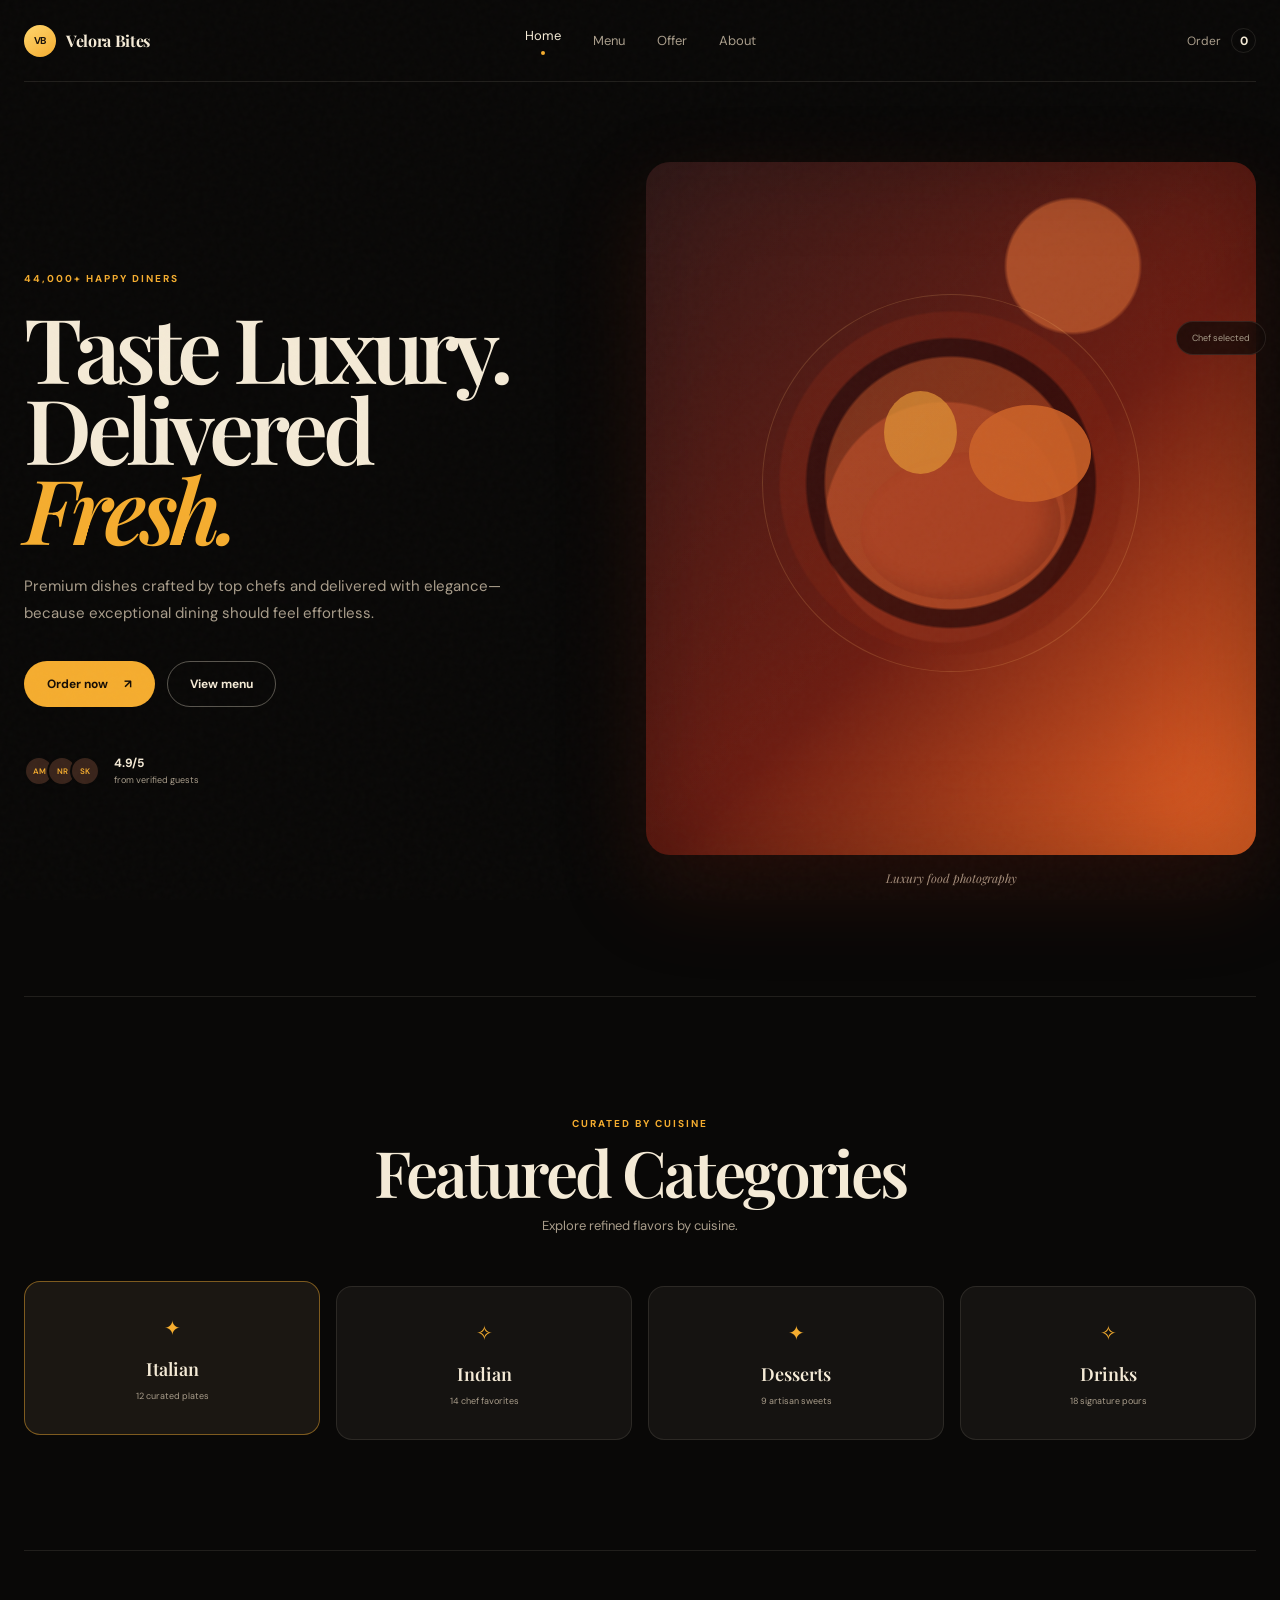
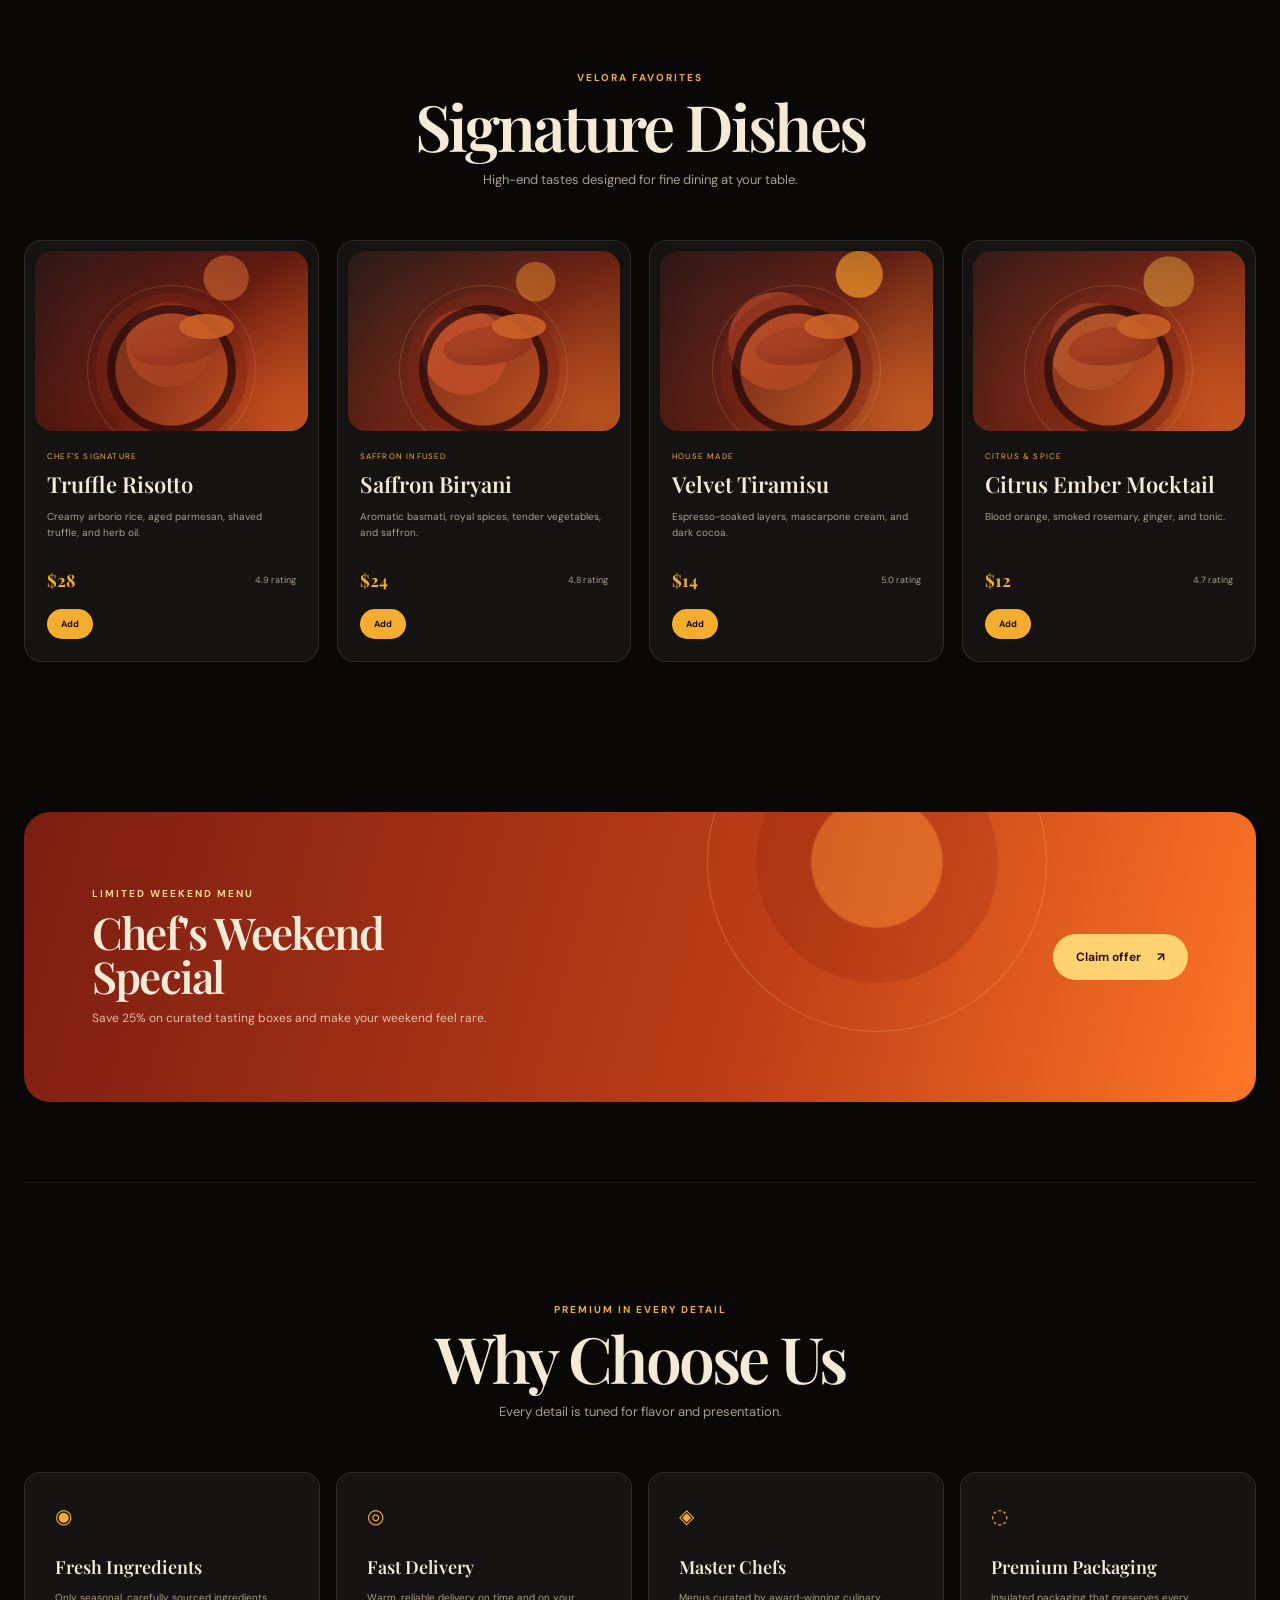
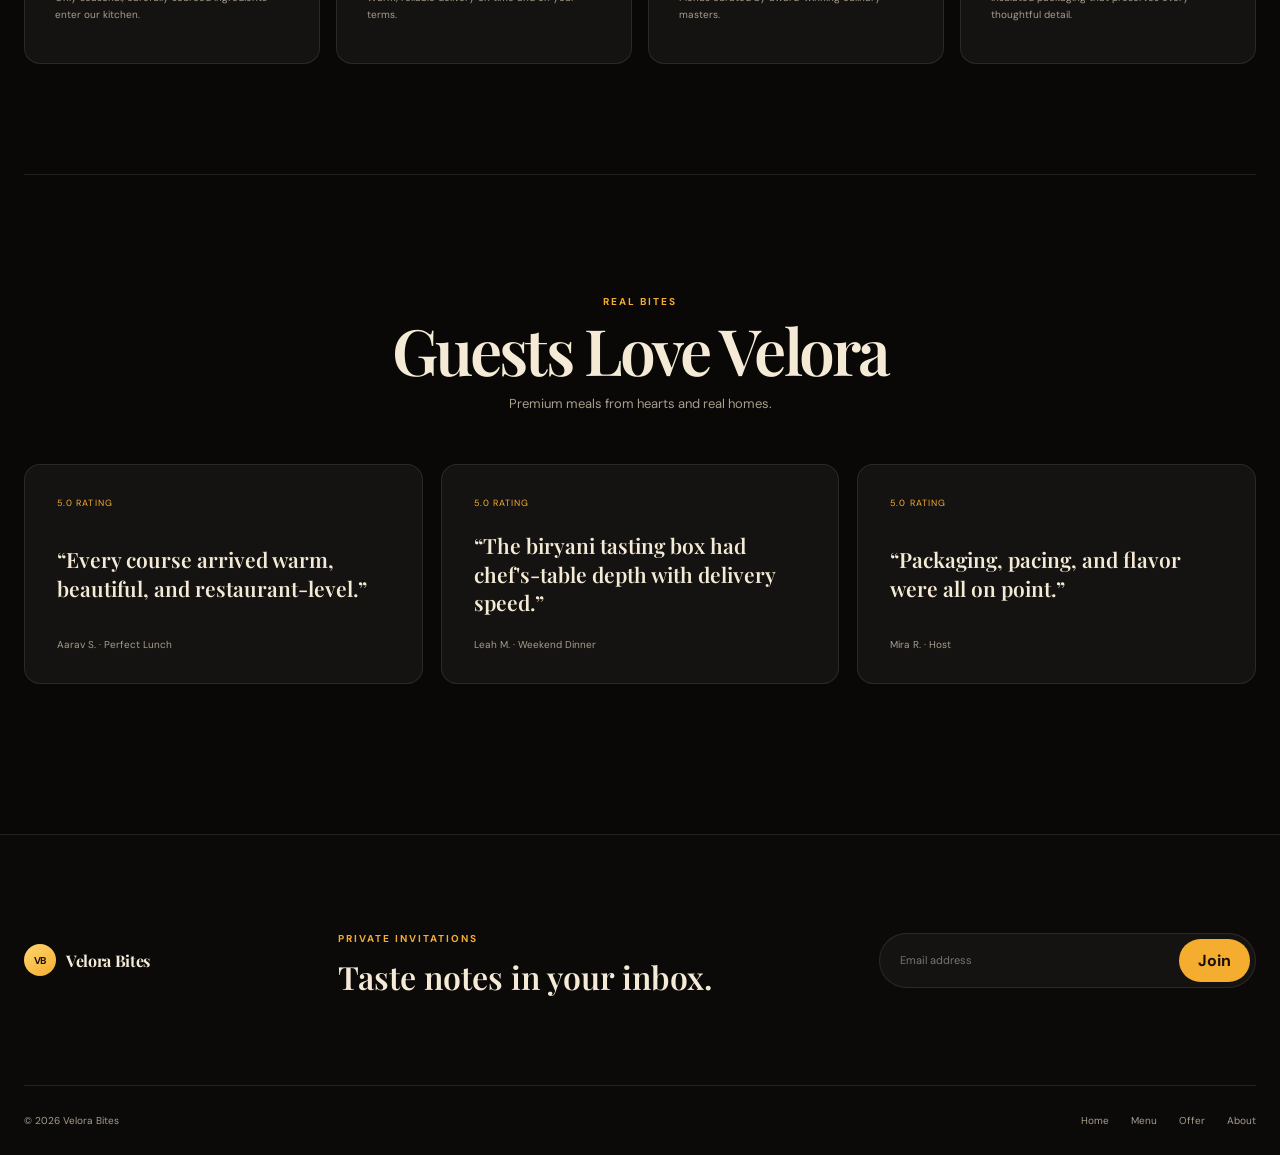
==== index.html @ 54249bca "Build responsive Velora Bites landing page" ====
<!doctype html>
<html lang="en">
<head>
  <meta charset="UTF-8">
  <meta name="viewport" content="width=device-width, initial-scale=1.0">
  <meta name="description" content="Velora Bites delivers chef-crafted luxury dining experiences, fresh ingredients, and signature dishes to your door.">
  <meta name="theme-color" content="#090807">
  <title>Velora Bites — Taste Luxury, Delivered Fresh</title>
  <link rel="preconnect" href="https://fonts.googleapis.com">
  <link rel="preconnect" href="https://fonts.gstatic.com" crossorigin>
  <link href="https://fonts.googleapis.com/css2?family=DM+Sans:wght@400;500;600;700&family=Playfair+Display:ital,wght@0,600;0,700;1,600&display=swap" rel="stylesheet">
  <link rel="stylesheet" href="styles.css">
  <script src="script.js" defer></script>
</head>
<body>
  <div class="grain" aria-hidden="true"></div>

  <header class="site-header" id="top">
    <a class="brand" href="#top" aria-label="Velora Bites home">
      <span class="brand-mark">VB</span>
      <span>Velora Bites</span>
    </a>

    <button class="menu-toggle" type="button" aria-label="Open navigation" aria-expanded="false" aria-controls="main-nav">
      <span></span><span></span>
    </button>

    <nav class="main-nav" id="main-nav" aria-label="Primary navigation">
      <a class="active" href="#top">Home</a>
      <a href="#menu">Menu</a>
      <a href="#offer">Offer</a>
      <a href="#about">About</a>
    </nav>

    <a class="mini-cart" href="#menu" aria-label="View order, currently zero items">
      <span>Order</span><strong id="cart-count">0</strong>
    </a>
  </header>

  <main>
    <section class="hero section-shell">
      <div class="hero-copy" data-reveal>
        <p class="eyebrow">44,000+ happy diners</p>
        <h1>Taste Luxury.<br>Delivered <em>Fresh.</em></h1>
        <p class="hero-intro">Premium dishes crafted by top chefs and delivered with elegance—because exceptional dining should feel effortless.</p>
        <div class="button-row">
          <a class="button button-primary" href="#menu">Order now <span>↗</span></a>
          <a class="button button-ghost" href="#menu">View menu</a>
        </div>
        <div class="hero-proof" aria-label="Customer rating">
          <div class="avatar-stack" aria-hidden="true"><i>AM</i><i>NR</i><i>SK</i></div>
          <div><strong>4.9/5</strong><span>from verified guests</span></div>
        </div>
      </div>

      <div class="hero-visual" data-reveal>
        <div class="dish-art dish-art-large" aria-label="Luxury food presentation illustration">
          <span class="plate"></span><span class="food food-one"></span><span class="food food-two"></span><span class="food food-three"></span>
        </div>
        <p>Luxury food photography</p>
        <span class="visual-tag">Chef selected</span>
      </div>
    </section>

    <section class="categories section-shell" id="menu">
      <header class="section-heading" data-reveal>
        <p class="kicker">Curated by cuisine</p>
        <h2>Featured Categories</h2>
        <p>Explore refined flavors by cuisine.</p>
      </header>

      <div class="category-grid" role="list" data-reveal>
        <button class="category-card active" type="button" data-filter="all">
          <span class="category-icon">✦</span><strong>Italian</strong><small>12 curated plates</small>
        </button>
        <button class="category-card" type="button" data-filter="indian">
          <span class="category-icon">✧</span><strong>Indian</strong><small>14 chef favorites</small>
        </button>
        <button class="category-card" type="button" data-filter="dessert">
          <span class="category-icon">✦</span><strong>Desserts</strong><small>9 artisan sweets</small>
        </button>
        <button class="category-card" type="button" data-filter="drinks">
          <span class="category-icon">✧</span><strong>Drinks</strong><small>18 signature pours</small>
        </button>
      </div>
    </section>

    <section class="signature section-shell">
      <header class="section-heading" data-reveal>
        <p class="kicker">Velora favorites</p>
        <h2>Signature Dishes</h2>
        <p>High-end tastes designed for fine dining at your table.</p>
      </header>

      <div class="dish-grid" id="dish-grid">
        <article class="dish-card" data-category="all" data-reveal>
          <div class="dish-art"><span class="plate"></span><span class="food food-one"></span><span class="food food-two"></span></div>
          <div class="dish-content">
            <p class="dish-label">Chef's signature</p>
            <h3>Truffle Risotto</h3>
            <p>Creamy arborio rice, aged parmesan, shaved truffle, and herb oil.</p>
            <div class="dish-meta"><strong>$28</strong><span>4.9 rating</span></div>
            <button class="add-button" type="button" data-item="Truffle Risotto">Add</button>
          </div>
        </article>

        <article class="dish-card" data-category="indian" data-reveal>
          <div class="dish-art variant-two"><span class="plate"></span><span class="food food-one"></span><span class="food food-two"></span></div>
          <div class="dish-content">
            <p class="dish-label">Saffron infused</p>
            <h3>Saffron Biryani</h3>
            <p>Aromatic basmati, royal spices, tender vegetables, and saffron.</p>
            <div class="dish-meta"><strong>$24</strong><span>4.8 rating</span></div>
            <button class="add-button" type="button" data-item="Saffron Biryani">Add</button>
          </div>
        </article>

        <article class="dish-card" data-category="dessert" data-reveal>
          <div class="dish-art variant-three"><span class="plate"></span><span class="food food-one"></span><span class="food food-two"></span></div>
          <div class="dish-content">
            <p class="dish-label">House made</p>
            <h3>Velvet Tiramisu</h3>
            <p>Espresso-soaked layers, mascarpone cream, and dark cocoa.</p>
            <div class="dish-meta"><strong>$14</strong><span>5.0 rating</span></div>
            <button class="add-button" type="button" data-item="Velvet Tiramisu">Add</button>
          </div>
        </article>

        <article class="dish-card" data-category="drinks" data-reveal>
          <div class="dish-art variant-four"><span class="plate"></span><span class="food food-one"></span><span class="food food-two"></span></div>
          <div class="dish-content">
            <p class="dish-label">Citrus & spice</p>
            <h3>Citrus Ember Mocktail</h3>
            <p>Blood orange, smoked rosemary, ginger, and tonic.</p>
            <div class="dish-meta"><strong>$12</strong><span>4.7 rating</span></div>
            <button class="add-button" type="button" data-item="Citrus Ember Mocktail">Add</button>
          </div>
        </article>
      </div>
    </section>

    <section class="weekend-offer section-shell" id="offer" data-reveal>
      <div>
        <p class="kicker light">Limited weekend menu</p>
        <h2>Chef's Weekend<br>Special</h2>
        <p>Save 25% on curated tasting boxes and make your weekend feel rare.</p>
      </div>
      <a class="button button-light" href="#menu">Claim offer <span>↗</span></a>
      <div class="offer-orb" aria-hidden="true"></div>
    </section>

    <section class="why section-shell" id="about">
      <header class="section-heading" data-reveal>
        <p class="kicker">Premium in every detail</p>
        <h2>Why Choose Us</h2>
        <p>Every detail is tuned for flavor and presentation.</p>
      </header>

      <div class="benefit-grid">
        <article class="benefit-card" data-reveal><span>◉</span><h3>Fresh Ingredients</h3><p>Only seasonal, carefully sourced ingredients enter our kitchen.</p></article>
        <article class="benefit-card" data-reveal><span>◎</span><h3>Fast Delivery</h3><p>Warm, reliable delivery on time and on your terms.</p></article>
        <article class="benefit-card" data-reveal><span>◈</span><h3>Master Chefs</h3><p>Menus curated by award-winning culinary masters.</p></article>
        <article class="benefit-card" data-reveal><span>◌</span><h3>Premium Packaging</h3><p>Insulated packaging that preserves every thoughtful detail.</p></article>
      </div>
    </section>

    <section class="reviews section-shell">
      <header class="section-heading" data-reveal>
        <p class="kicker">Real bites</p>
        <h2>Guests Love Velora</h2>
        <p>Premium meals from hearts and real homes.</p>
      </header>
      <div class="review-grid">
        <blockquote data-reveal><span>5.0 rating</span><p>“Every course arrived warm, beautiful, and restaurant-level.”</p><footer>Aarav S. · Perfect Lunch</footer></blockquote>
        <blockquote data-reveal><span>5.0 rating</span><p>“The biryani tasting box had chef's-table depth with delivery speed.”</p><footer>Leah M. · Weekend Dinner</footer></blockquote>
        <blockquote data-reveal><span>5.0 rating</span><p>“Packaging, pacing, and flavor were all on point.”</p><footer>Mira R. · Host</footer></blockquote>
      </div>
    </section>
  </main>

  <footer class="site-footer">
    <div class="footer-top section-shell">
      <a class="brand" href="#top"><span class="brand-mark">VB</span><span>Velora Bites</span></a>
      <div class="footer-copy"><p class="kicker">Private invitations</p><h2>Taste notes in your inbox.</h2></div>
      <form class="newsletter" id="newsletter-form">
        <label class="sr-only" for="email">Email address</label>
        <input id="email" name="email" type="email" placeholder="Email address" required>
        <button type="submit">Join</button>
      </form>
    </div>
    <div class="footer-bottom section-shell"><p>© <span id="year"></span> Velora Bites</p><nav><a href="#top">Home</a><a href="#menu">Menu</a><a href="#offer">Offer</a><a href="#about">About</a></nav></div>
  </footer>

  <div class="toast" id="toast" role="status" aria-live="polite"></div>
</body>
</html>
---- styles.css ----
:root {
  --ink: #090807;
  --panel: #151311;
  --panel-2: #1a1714;
  --cream: #f4ead6;
  --muted: #a99d8b;
  --gold: #f5ad2f;
  --orange: #ff7427;
  --red: #8f2114;
  --line: rgba(244, 234, 214, .1);
  --serif: "Playfair Display", Georgia, serif;
  --sans: "DM Sans", Arial, sans-serif;
  --max: 1240px;
}

* { box-sizing: border-box; }
html { scroll-behavior: smooth; }
body { margin: 0; color: var(--cream); background: var(--ink); font-family: var(--sans); overflow-x: hidden; }
body.menu-open { overflow: hidden; }
a { color: inherit; text-decoration: none; }
button, input { font: inherit; }
button { color: inherit; }
.grain { position: fixed; inset: 0; pointer-events: none; z-index: 100; opacity: .07; background-image: url("data:image/svg+xml,%3Csvg viewBox='0 0 180 180' xmlns='http://www.w3.org/2000/svg'%3E%3Cfilter id='n'%3E%3CfeTurbulence type='fractalNoise' baseFrequency='.9' numOctaves='3' stitchTiles='stitch'/%3E%3C/filter%3E%3Crect width='100%25' height='100%25' filter='url(%23n)' opacity='.3'/%3E%3C/svg%3E"); }
.section-shell { width: min(calc(100% - 48px), var(--max)); margin-inline: auto; }
.site-header { width: min(calc(100% - 48px), var(--max)); height: 82px; margin-inline: auto; display: grid; grid-template-columns: 1fr auto 1fr; align-items: center; border-bottom: 1px solid var(--line); position: relative; z-index: 50; }
.brand { display: inline-flex; align-items: center; gap: 10px; width: fit-content; font-family: var(--serif); font-weight: 700; letter-spacing: -.02em; }
.brand-mark { display: grid; place-items: center; width: 32px; aspect-ratio: 1; border-radius: 50%; color: #19100a; background: linear-gradient(145deg, #ffd66e, var(--gold)); font: 700 10px var(--sans); }
.main-nav { display: flex; gap: 32px; align-items: center; }
.main-nav a { color: var(--muted); font-size: 13px; transition: color .25s ease; }
.main-nav a:hover, .main-nav a.active { color: var(--cream); }
.main-nav a.active::after { content: ""; display: block; width: 4px; height: 4px; margin: 7px auto 0; background: var(--gold); border-radius: 50%; }
.mini-cart { justify-self: end; display: inline-flex; gap: 10px; align-items: center; color: var(--muted); font-size: 12px; }
.mini-cart strong { display: grid; place-items: center; width: 25px; height: 25px; border: 1px solid var(--line); border-radius: 50%; color: var(--cream); }
.menu-toggle { display: none; border: 0; background: none; }

.hero { min-height: 720px; display: grid; grid-template-columns: .92fr 1.08fr; align-items: center; gap: clamp(50px, 8vw, 120px); padding-block: 80px 110px; }
.eyebrow, .kicker { color: var(--gold); text-transform: uppercase; letter-spacing: .2em; font-size: 10px; font-weight: 700; }
.hero h1 { margin: 22px 0 24px; max-width: 620px; font: 600 clamp(60px, 7vw, 108px)/.9 var(--serif); letter-spacing: -.06em; }
.hero h1 em { color: var(--gold); font-weight: 600; }
.hero-intro { max-width: 550px; color: var(--muted); line-height: 1.8; font-size: 15px; }
.button-row { display: flex; gap: 12px; margin-top: 34px; flex-wrap: wrap; }
.button { min-height: 46px; display: inline-flex; align-items: center; justify-content: center; gap: 16px; padding: 0 22px; border-radius: 999px; border: 1px solid transparent; font-size: 12px; font-weight: 700; transition: transform .25s ease, background .25s ease, color .25s ease; }
.button:hover { transform: translateY(-3px); }
.button-primary { color: #160d05; background: var(--gold); }
.button-ghost { border-color: rgba(244,234,214,.34); }
.button-light { color: #311003; background: #ffd272; }
.hero-proof { display: flex; align-items: center; gap: 14px; margin-top: 48px; }
.avatar-stack { display: flex; }
.avatar-stack i { width: 30px; height: 30px; display: grid; place-items: center; margin-left: -7px; border: 2px solid var(--ink); border-radius: 50%; background: #39241b; color: var(--gold); font: 600 8px var(--sans); }
.avatar-stack i:first-child { margin-left: 0; }
.hero-proof strong, .hero-proof span { display: block; }
.hero-proof strong { font-size: 12px; }
.hero-proof span { margin-top: 3px; color: var(--muted); font-size: 9px; }
.hero-visual { position: relative; text-align: center; }
.hero-visual p { margin: 15px 0 0; color: var(--muted); font: italic 12px var(--serif); }
.visual-tag { position: absolute; right: -10px; top: 22%; padding: 10px 15px; border: 1px solid var(--line); border-radius: 999px; background: rgba(9,8,7,.7); color: var(--muted); font-size: 9px; backdrop-filter: blur(10px); }
.dish-art { height: 180px; position: relative; overflow: hidden; border-radius: 18px; background: radial-gradient(circle at 70% 15%, #a94a25 0 9%, transparent 9.5%), radial-gradient(circle at 49% 52%, #8d311d 0 25%, transparent 25.5%), linear-gradient(135deg, #2a0d0c, #6d1d12 55%, #f26625); box-shadow: inset 0 0 60px rgba(0,0,0,.25); }
.dish-art::after { content: ""; position: absolute; inset: 0; background: linear-gradient(135deg, rgba(255,255,255,.05), transparent 55%); }
.dish-art-large { height: auto; aspect-ratio: .88; border-radius: 24px; box-shadow: 0 35px 90px rgba(132,35,14,.22), inset 0 0 90px rgba(0,0,0,.3); }
.plate { position: absolute; width: 62%; aspect-ratio: 1; left: 19%; top: 19%; border: 1px solid rgba(255,196,113,.18); border-radius: 50%; background: radial-gradient(circle, rgba(244,123,50,.24) 0 47%, rgba(40,9,8,.75) 48% 54%, rgba(124,35,18,.42) 55% 64%, transparent 65%); }
.food { position: absolute; display: block; border-radius: 50%; filter: blur(.2px); }
.food-one { width: 33%; height: 21%; left: 35%; top: 42%; transform: rotate(-7deg); background: #a94122; box-shadow: inset -12px -8px 20px rgba(70,18,10,.25); }
.food-two { width: 20%; height: 14%; left: 53%; top: 35%; background: #cb6127; opacity: .9; }
.food-three { width: 12%; height: 12%; left: 39%; top: 33%; background: #e09233; opacity: .72; }

.categories, .signature, .why, .reviews { padding-block: 110px; border-top: 1px solid var(--line); }
.section-heading { text-align: center; max-width: 580px; margin: 0 auto 52px; }
.section-heading h2 { margin: 10px 0 9px; font: 600 clamp(38px, 5vw, 64px)/1 var(--serif); letter-spacing: -.045em; }
.section-heading > p:last-child { color: var(--muted); font-size: 13px; }
.category-grid { display: grid; grid-template-columns: repeat(4, 1fr); gap: 16px; }
.category-card { min-height: 154px; padding: 28px; border: 1px solid var(--line); border-radius: 16px; background: var(--panel); text-align: center; cursor: pointer; transition: transform .3s ease, border-color .3s ease, background .3s ease; }
.category-card:hover, .category-card.active { transform: translateY(-5px); border-color: rgba(245,173,47,.45); background: #1b1712; }
.category-icon { display: block; margin-bottom: 16px; color: var(--gold); font-size: 20px; }
.category-card strong { display: block; font: 600 18px var(--serif); }
.category-card small { display: block; margin-top: 9px; color: var(--muted); font-size: 9px; }
.dish-grid { display: grid; grid-template-columns: repeat(4, 1fr); gap: 18px; }
.dish-card { padding: 10px; border: 1px solid var(--line); border-radius: 18px; background: var(--panel); transition: transform .35s ease, opacity .3s ease; }
.dish-card:hover { transform: translateY(-7px); }
.dish-card.is-hidden { display: none; }
.dish-content { padding: 20px 12px 12px; }
.dish-label { margin: 0 0 8px; color: var(--gold); text-transform: uppercase; letter-spacing: .15em; font-size: 8px; }
.dish-card h3 { margin: 0; font: 600 22px var(--serif); }
.dish-content > p:not(.dish-label) { min-height: 48px; color: var(--muted); font-size: 10px; line-height: 1.6; }
.dish-meta { display: flex; align-items: center; justify-content: space-between; margin-top: 12px; }
.dish-meta strong { color: var(--gold); font: 700 17px var(--serif); }
.dish-meta span { color: var(--muted); font-size: 9px; }
.add-button { margin-top: 18px; padding: 9px 14px; border: 0; border-radius: 999px; color: #190e05; background: var(--gold); font-size: 9px; font-weight: 700; cursor: pointer; transition: transform .2s ease, background .2s ease; }
.add-button:hover { transform: scale(1.05); background: #ffc55b; }
.variant-two { background: radial-gradient(circle at 69% 17%, #b15a23 0 8%, transparent 8.5%), radial-gradient(circle at 43% 56%, #a93c21 0 23%, transparent 23.5%), linear-gradient(140deg, #24110e, #7a2816 55%, #dc6425); }
.variant-three { background: radial-gradient(circle at 73% 13%, #d07a25 0 9%, transparent 9.5%), radial-gradient(circle at 43% 50%, #9b3820 0 27%, transparent 27.5%), linear-gradient(135deg, #2a0d0c, #672115, #ec702a); }
.variant-four { background: radial-gradient(circle at 72% 17%, #b66b28 0 10%, transparent 10.5%), radial-gradient(circle at 44% 53%, #9a4223 0 24%, transparent 24.5%), linear-gradient(135deg, #34110d, #7b2716, #ef6725); }

.weekend-offer { min-height: 290px; margin-block: 40px 80px; padding: 58px 68px; display: flex; position: relative; align-items: center; justify-content: space-between; overflow: hidden; border-radius: 26px; background: linear-gradient(105deg, #7b1d12, #bd3e17 60%, #ff7627); }
.weekend-offer > *:not(.offer-orb) { position: relative; z-index: 2; }
.weekend-offer h2 { margin: 8px 0 12px; font: 600 44px/1 var(--serif); letter-spacing: -.04em; }
.weekend-offer p:not(.kicker) { max-width: 460px; color: rgba(255,244,222,.73); font-size: 12px; }
.kicker.light { color: #ffd990; }
.offer-orb { position: absolute; width: 340px; height: 340px; right: 17%; top: -120px; border: 1px solid rgba(255,209,123,.25); border-radius: 50%; background: radial-gradient(circle, rgba(255,159,62,.35) 0 27%, rgba(115,22,10,.18) 28% 50%, transparent 51%); }
.benefit-grid { display: grid; grid-template-columns: repeat(4, 1fr); gap: 16px; }
.benefit-card { min-height: 190px; padding: 30px; border: 1px solid var(--line); border-radius: 16px; background: var(--panel); }
.benefit-card span { color: var(--gold); font-size: 20px; }
.benefit-card h3 { margin: 26px 0 9px; font: 600 18px var(--serif); }
.benefit-card p { color: var(--muted); font-size: 10px; line-height: 1.7; }
.review-grid { display: grid; grid-template-columns: repeat(3, 1fr); gap: 18px; }
blockquote { margin: 0; min-height: 220px; padding: 32px; display: flex; flex-direction: column; justify-content: space-between; border: 1px solid var(--line); border-radius: 16px; background: var(--panel); }
blockquote span { color: var(--gold); text-transform: uppercase; letter-spacing: .12em; font-size: 9px; }
blockquote p { font: 600 21px/1.35 var(--serif); }
blockquote footer { color: var(--muted); font-size: 10px; }

.site-footer { margin-top: 40px; border-top: 1px solid var(--line); background: #0c0a09; }
.footer-top { min-height: 250px; display: grid; grid-template-columns: .7fr 1.3fr 1fr; align-items: center; gap: 50px; }
.footer-copy h2 { margin: 5px 0 0; font: 600 32px var(--serif); }
.newsletter { display: flex; padding: 5px; border: 1px solid var(--line); border-radius: 999px; background: var(--panel); }
.newsletter input { width: 100%; min-width: 0; padding: 0 15px; border: 0; outline: 0; color: var(--cream); background: transparent; font-size: 11px; }
.newsletter button { border: 0; border-radius: 999px; padding: 11px 19px; color: #1a1006; background: var(--gold); font-weight: 700; cursor: pointer; }
.footer-bottom { min-height: 70px; display: flex; align-items: center; justify-content: space-between; border-top: 1px solid var(--line); color: var(--muted); font-size: 10px; }
.footer-bottom nav { display: flex; gap: 22px; }
.toast { position: fixed; left: 50%; bottom: 28px; z-index: 120; padding: 13px 20px; border: 1px solid rgba(245,173,47,.35); border-radius: 999px; color: var(--cream); background: rgba(21,19,17,.95); font-size: 11px; opacity: 0; transform: translate(-50%, 20px); pointer-events: none; transition: opacity .25s ease, transform .25s ease; backdrop-filter: blur(12px); }
.toast.show { opacity: 1; transform: translate(-50%, 0); }
.sr-only { position: absolute; width: 1px; height: 1px; padding: 0; margin: -1px; overflow: hidden; clip: rect(0,0,0,0); white-space: nowrap; border: 0; }
[data-reveal] { opacity: 0; transform: translateY(25px); transition: opacity .8s cubic-bezier(.2,.7,.2,1), transform .8s cubic-bezier(.2,.7,.2,1); }
[data-reveal].revealed { opacity: 1; transform: none; }

@media (max-width: 960px) {
  .hero { grid-template-columns: 1fr; text-align: center; padding-top: 60px; }
  .hero-copy { display: flex; flex-direction: column; align-items: center; }
  .hero-visual { width: min(620px, 100%); margin-inline: auto; }
  .dish-art-large { aspect-ratio: 1.2; }
  .category-grid, .dish-grid, .benefit-grid { grid-template-columns: repeat(2, 1fr); }
  .review-grid { grid-template-columns: 1fr; }
  .footer-top { grid-template-columns: 1fr 1fr; padding-block: 50px; }
  .footer-top .brand { grid-column: 1 / -1; }
}

@media (max-width: 700px) {
  .section-shell, .site-header { width: min(calc(100% - 32px), var(--max)); }
  .site-header { grid-template-columns: 1fr auto; height: 72px; }
  .menu-toggle { width: 40px; height: 40px; display: grid; place-content: center; gap: 6px; z-index: 60; }
  .menu-toggle span { display: block; width: 18px; height: 1px; background: var(--cream); transition: transform .25s ease; }
  .menu-toggle[aria-expanded="true"] span:first-child { transform: translateY(3.5px) rotate(45deg); }
  .menu-toggle[aria-expanded="true"] span:last-child { transform: translateY(-3.5px) rotate(-45deg); }
  .main-nav { position: fixed; inset: 0; display: flex; flex-direction: column; justify-content: center; gap: 28px; background: rgba(9,8,7,.98); opacity: 0; visibility: hidden; transition: opacity .3s ease, visibility .3s ease; }
  .main-nav.open { opacity: 1; visibility: visible; }
  .main-nav a { font: 600 34px var(--serif); }
  .main-nav a.active::after { display: none; }
  .mini-cart { display: none; }
  .hero { min-height: auto; padding: 78px 0 90px; gap: 56px; }
  .hero h1 { font-size: clamp(52px, 15vw, 76px); }
  .hero-intro { font-size: 13px; }
  .hero-proof { margin-top: 34px; }
  .dish-art-large { aspect-ratio: .9; }
  .visual-tag { right: 8px; }
  .categories, .signature, .why, .reviews { padding-block: 84px; }
  .section-heading { margin-bottom: 35px; }
  .category-grid, .dish-grid, .benefit-grid { grid-template-columns: 1fr; }
  .category-card { min-height: 130px; }
  .dish-card { max-width: 430px; width: 100%; margin-inline: auto; }
  .weekend-offer { min-height: 360px; margin-block: 20px 70px; padding: 46px 26px; flex-direction: column; align-items: flex-start; justify-content: center; gap: 24px; }
  .weekend-offer h2 { font-size: 38px; }
  .offer-orb { right: -150px; top: -70px; }
  .footer-top { grid-template-columns: 1fr; gap: 28px; }
  .footer-top .brand { grid-column: auto; }
  .footer-bottom { padding-block: 24px; flex-direction: column; gap: 18px; }
}

@media (prefers-reduced-motion: reduce) {
  html { scroll-behavior: auto; }
  *, *::before, *::after { animation-duration: .01ms !important; animation-iteration-count: 1 !important; transition-duration: .01ms !important; }
  [data-reveal] { opacity: 1; transform: none; }
}
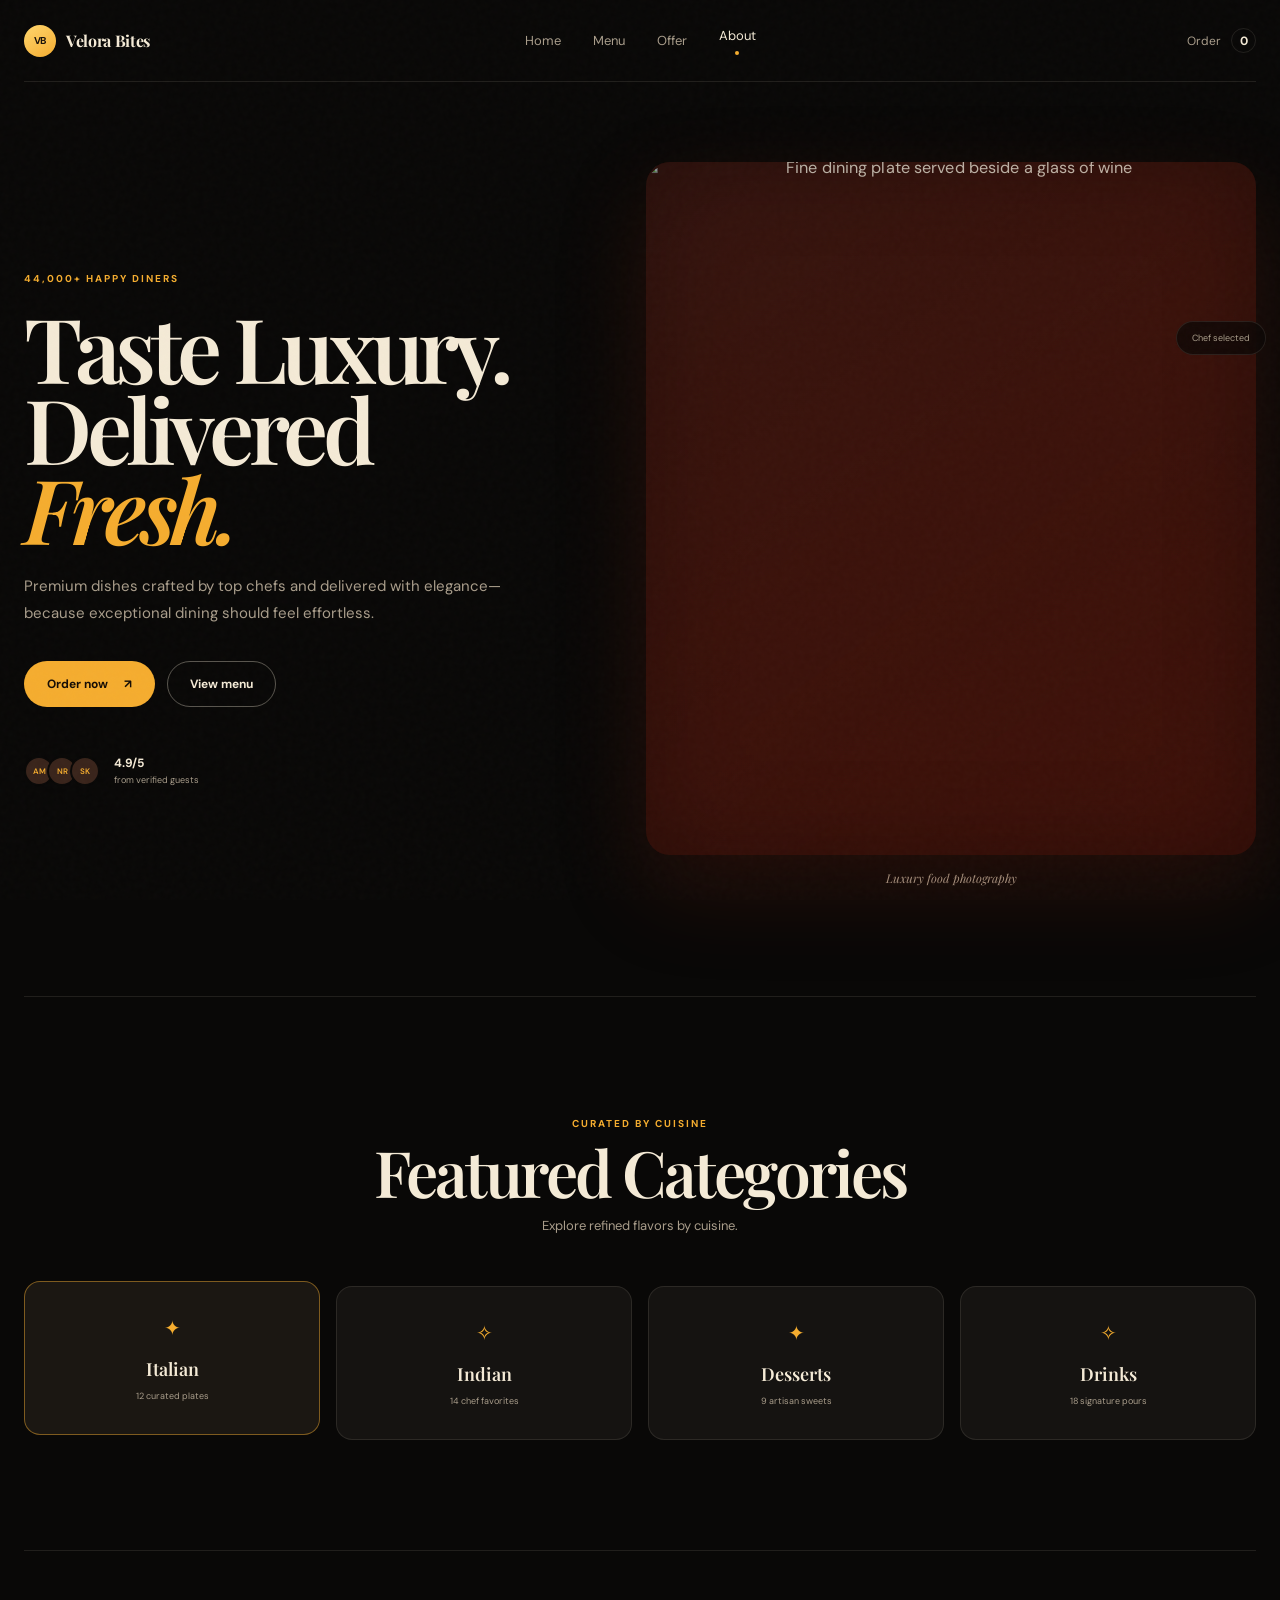
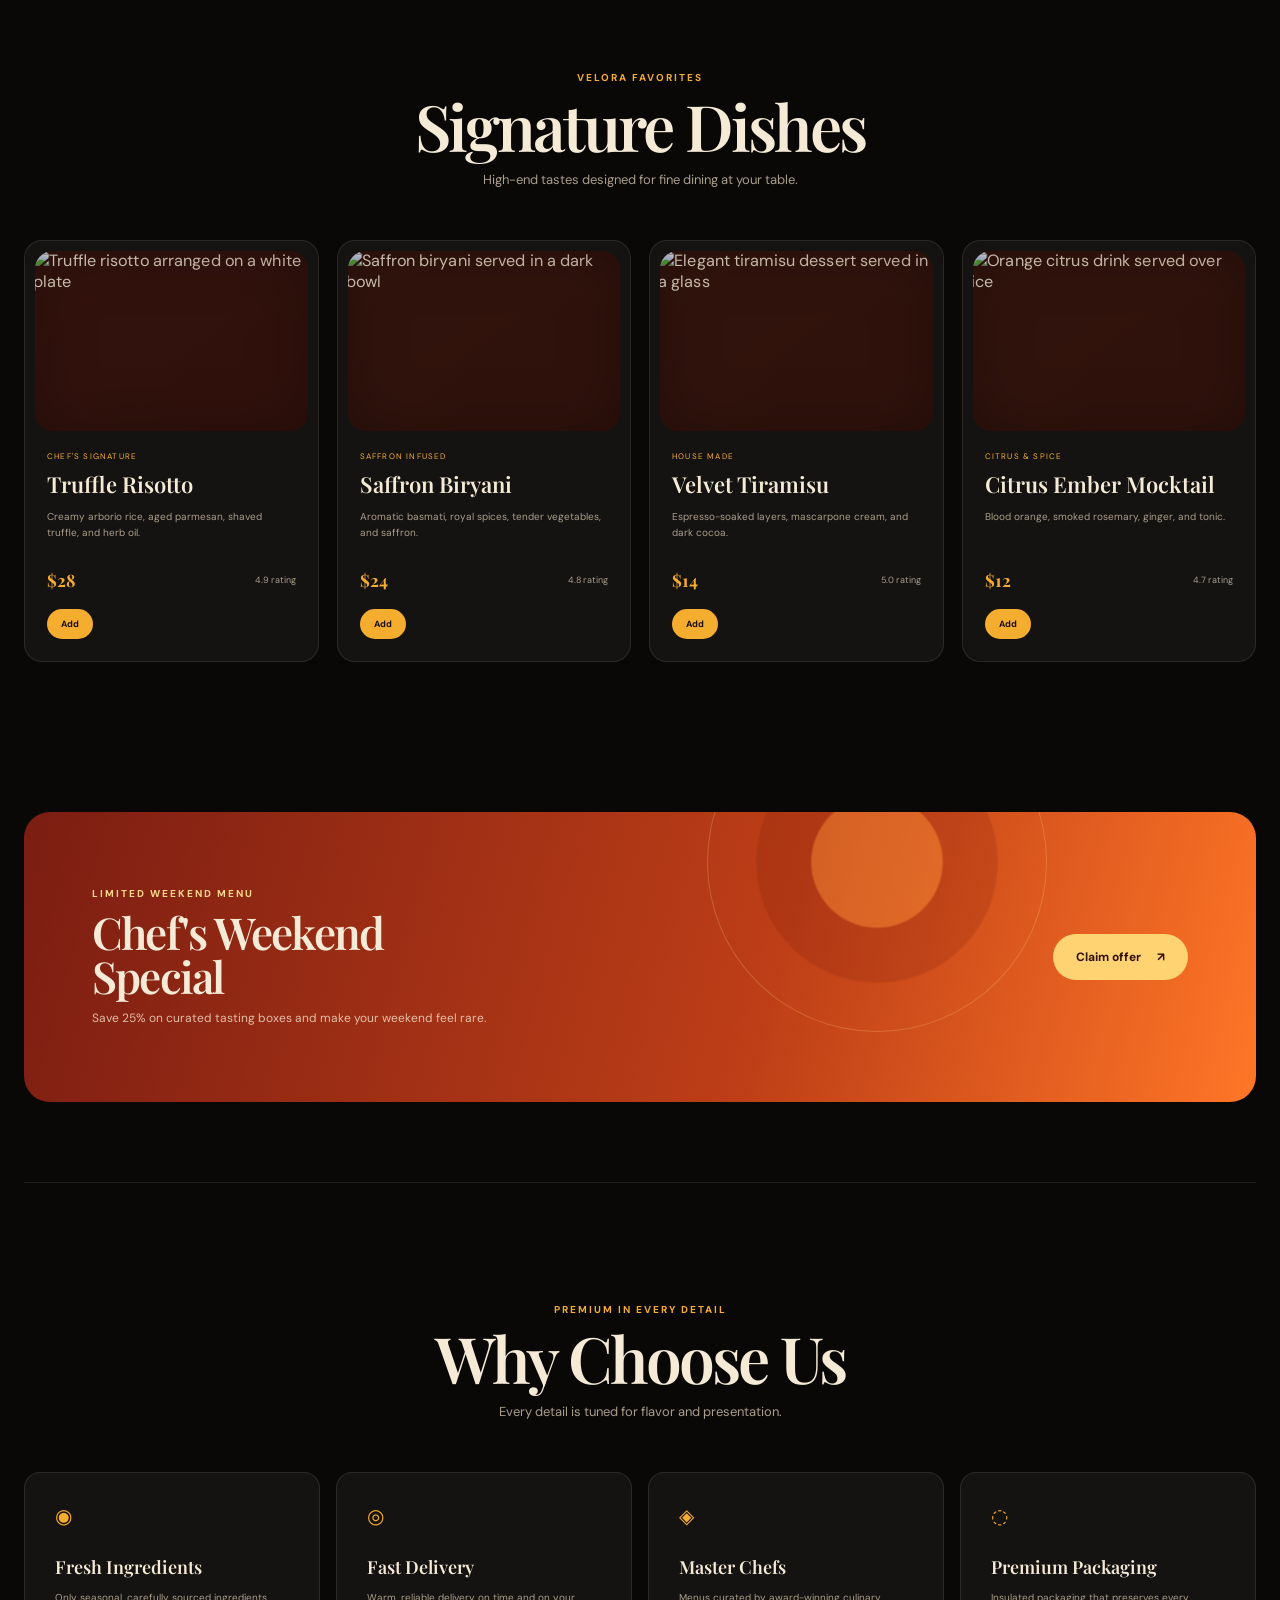
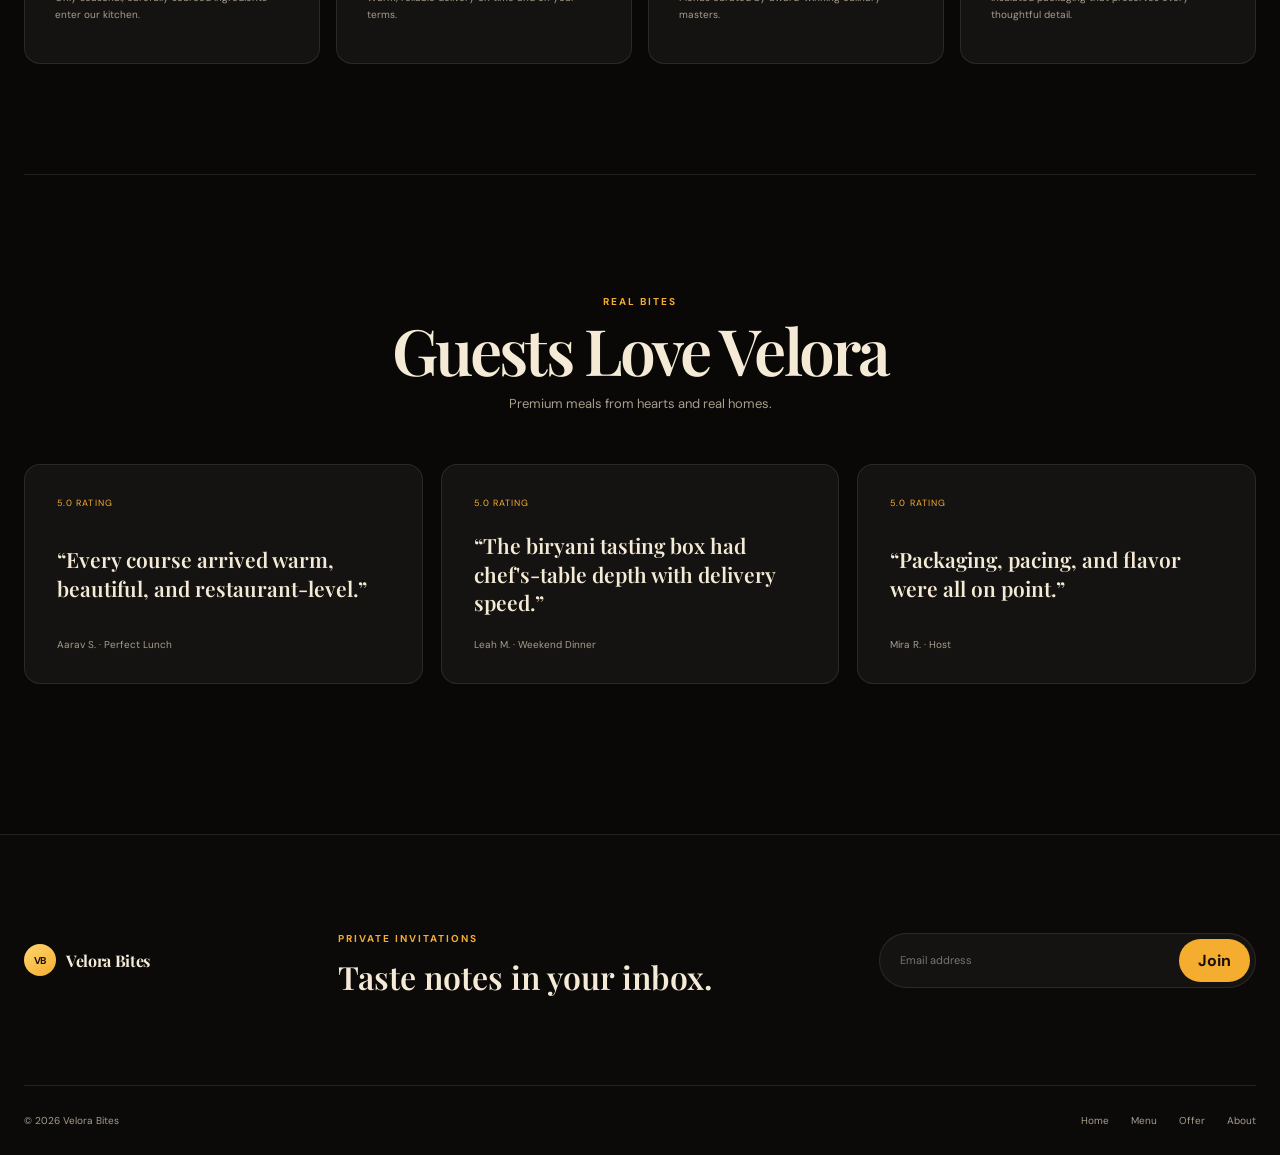
==== commit 8a9d2e0e: "Add premium food photography" ====
--- a/index.html
+++ b/index.html
@@ -54,8 +54,8 @@
       </div>
 
       <div class="hero-visual" data-reveal>
-        <div class="dish-art dish-art-large" aria-label="Luxury food presentation illustration">
-          <span class="plate"></span><span class="food food-one"></span><span class="food food-two"></span><span class="food food-three"></span>
+        <div class="dish-art dish-art-large">
+          <img src="https://unsplash.com/photos/9osoakefXmQ/download?force=true&amp;w=1600" alt="Fine dining plate served beside a glass of wine" width="1600" height="1200" fetchpriority="high">
         </div>
         <p>Luxury food photography</p>
         <span class="visual-tag">Chef selected</span>
@@ -94,7 +94,7 @@
 
       <div class="dish-grid" id="dish-grid">
         <article class="dish-card" data-category="all" data-reveal>
-          <div class="dish-art"><span class="plate"></span><span class="food food-one"></span><span class="food food-two"></span></div>
+          <div class="dish-art"><img src="https://images.pexels.com/photos/17237178/pexels-photo-17237178.jpeg?auto=compress&amp;cs=tinysrgb&amp;w=900" alt="Truffle risotto arranged on a white plate" width="900" height="600" loading="lazy" decoding="async"></div>
           <div class="dish-content">
             <p class="dish-label">Chef's signature</p>
             <h3>Truffle Risotto</h3>
@@ -105,7 +105,7 @@
         </article>
 
         <article class="dish-card" data-category="indian" data-reveal>
-          <div class="dish-art variant-two"><span class="plate"></span><span class="food food-one"></span><span class="food food-two"></span></div>
+          <div class="dish-art variant-two"><img src="https://cdn.pixabay.com/photo/2022/02/12/15/03/biryani-7009119_1280.jpg" alt="Saffron biryani served in a dark bowl" width="1280" height="853" loading="lazy" decoding="async"></div>
           <div class="dish-content">
             <p class="dish-label">Saffron infused</p>
             <h3>Saffron Biryani</h3>
@@ -116,7 +116,7 @@
         </article>
 
         <article class="dish-card" data-category="dessert" data-reveal>
-          <div class="dish-art variant-three"><span class="plate"></span><span class="food food-one"></span><span class="food food-two"></span></div>
+          <div class="dish-art variant-three"><img src="https://images.pexels.com/photos/34759483/pexels-photo-34759483.jpeg?auto=compress&amp;cs=tinysrgb&amp;w=900" alt="Elegant tiramisu dessert served in a glass" width="900" height="600" loading="lazy" decoding="async"></div>
           <div class="dish-content">
             <p class="dish-label">House made</p>
             <h3>Velvet Tiramisu</h3>
@@ -127,7 +127,7 @@
         </article>
 
         <article class="dish-card" data-category="drinks" data-reveal>
-          <div class="dish-art variant-four"><span class="plate"></span><span class="food food-one"></span><span class="food food-two"></span></div>
+          <div class="dish-art variant-four"><img src="https://cdn.pixabay.com/photo/2022/06/01/08/57/orange-drink-7235139_1280.jpg" alt="Orange citrus drink served over ice" width="1280" height="853" loading="lazy" decoding="async"></div>
           <div class="dish-content">
             <p class="dish-label">Citrus & spice</p>
             <h3>Citrus Ember Mocktail</h3>
--- a/styles.css
+++ b/styles.css
@@ -54,9 +54,13 @@
 .hero-visual { position: relative; text-align: center; }
 .hero-visual p { margin: 15px 0 0; color: var(--muted); font: italic 12px var(--serif); }
 .visual-tag { position: absolute; right: -10px; top: 22%; padding: 10px 15px; border: 1px solid var(--line); border-radius: 999px; background: rgba(9,8,7,.7); color: var(--muted); font-size: 9px; backdrop-filter: blur(10px); }
-.dish-art { height: 180px; position: relative; overflow: hidden; border-radius: 18px; background: radial-gradient(circle at 70% 15%, #a94a25 0 9%, transparent 9.5%), radial-gradient(circle at 49% 52%, #8d311d 0 25%, transparent 25.5%), linear-gradient(135deg, #2a0d0c, #6d1d12 55%, #f26625); box-shadow: inset 0 0 60px rgba(0,0,0,.25); }
-.dish-art::after { content: ""; position: absolute; inset: 0; background: linear-gradient(135deg, rgba(255,255,255,.05), transparent 55%); }
+.dish-art { height: 180px; position: relative; overflow: hidden; border-radius: 18px; background: #36140e; box-shadow: inset 0 0 60px rgba(0,0,0,.25); }
+.dish-art img { width: 100%; height: 100%; display: block; object-fit: cover; transform: scale(1.015); transition: transform .7s cubic-bezier(.2,.7,.2,1), filter .4s ease; filter: saturate(.9) contrast(1.06) brightness(.84); }
+.dish-art::after { content: ""; position: absolute; inset: 0; pointer-events: none; background: linear-gradient(145deg, rgba(68,12,7,.08), rgba(115,30,12,.23)); mix-blend-mode: multiply; }
+.dish-card:hover .dish-art img { transform: scale(1.075); filter: saturate(1.05) contrast(1.06) brightness(.93); }
 .dish-art-large { height: auto; aspect-ratio: .88; border-radius: 24px; box-shadow: 0 35px 90px rgba(132,35,14,.22), inset 0 0 90px rgba(0,0,0,.3); }
+.dish-art-large img { filter: saturate(.82) contrast(1.12) brightness(.72); }
+.dish-art-large::after { background: linear-gradient(145deg, rgba(9,8,7,.08), rgba(103,24,10,.38)); mix-blend-mode: color; }
 .plate { position: absolute; width: 62%; aspect-ratio: 1; left: 19%; top: 19%; border: 1px solid rgba(255,196,113,.18); border-radius: 50%; background: radial-gradient(circle, rgba(244,123,50,.24) 0 47%, rgba(40,9,8,.75) 48% 54%, rgba(124,35,18,.42) 55% 64%, transparent 65%); }
 .food { position: absolute; display: block; border-radius: 50%; filter: blur(.2px); }
 .food-one { width: 33%; height: 21%; left: 35%; top: 42%; transform: rotate(-7deg); background: #a94122; box-shadow: inset -12px -8px 20px rgba(70,18,10,.25); }
@@ -86,9 +90,7 @@
 .dish-meta span { color: var(--muted); font-size: 9px; }
 .add-button { margin-top: 18px; padding: 9px 14px; border: 0; border-radius: 999px; color: #190e05; background: var(--gold); font-size: 9px; font-weight: 700; cursor: pointer; transition: transform .2s ease, background .2s ease; }
 .add-button:hover { transform: scale(1.05); background: #ffc55b; }
-.variant-two { background: radial-gradient(circle at 69% 17%, #b15a23 0 8%, transparent 8.5%), radial-gradient(circle at 43% 56%, #a93c21 0 23%, transparent 23.5%), linear-gradient(140deg, #24110e, #7a2816 55%, #dc6425); }
-.variant-three { background: radial-gradient(circle at 73% 13%, #d07a25 0 9%, transparent 9.5%), radial-gradient(circle at 43% 50%, #9b3820 0 27%, transparent 27.5%), linear-gradient(135deg, #2a0d0c, #672115, #ec702a); }
-.variant-four { background: radial-gradient(circle at 72% 17%, #b66b28 0 10%, transparent 10.5%), radial-gradient(circle at 44% 53%, #9a4223 0 24%, transparent 24.5%), linear-gradient(135deg, #34110d, #7b2716, #ef6725); }
+.variant-two, .variant-three, .variant-four { background: #35150e; }
 
 .weekend-offer { min-height: 290px; margin-block: 40px 80px; padding: 58px 68px; display: flex; position: relative; align-items: center; justify-content: space-between; overflow: hidden; border-radius: 26px; background: linear-gradient(105deg, #7b1d12, #bd3e17 60%, #ff7627); }
 .weekend-offer > *:not(.offer-orb) { position: relative; z-index: 2; }
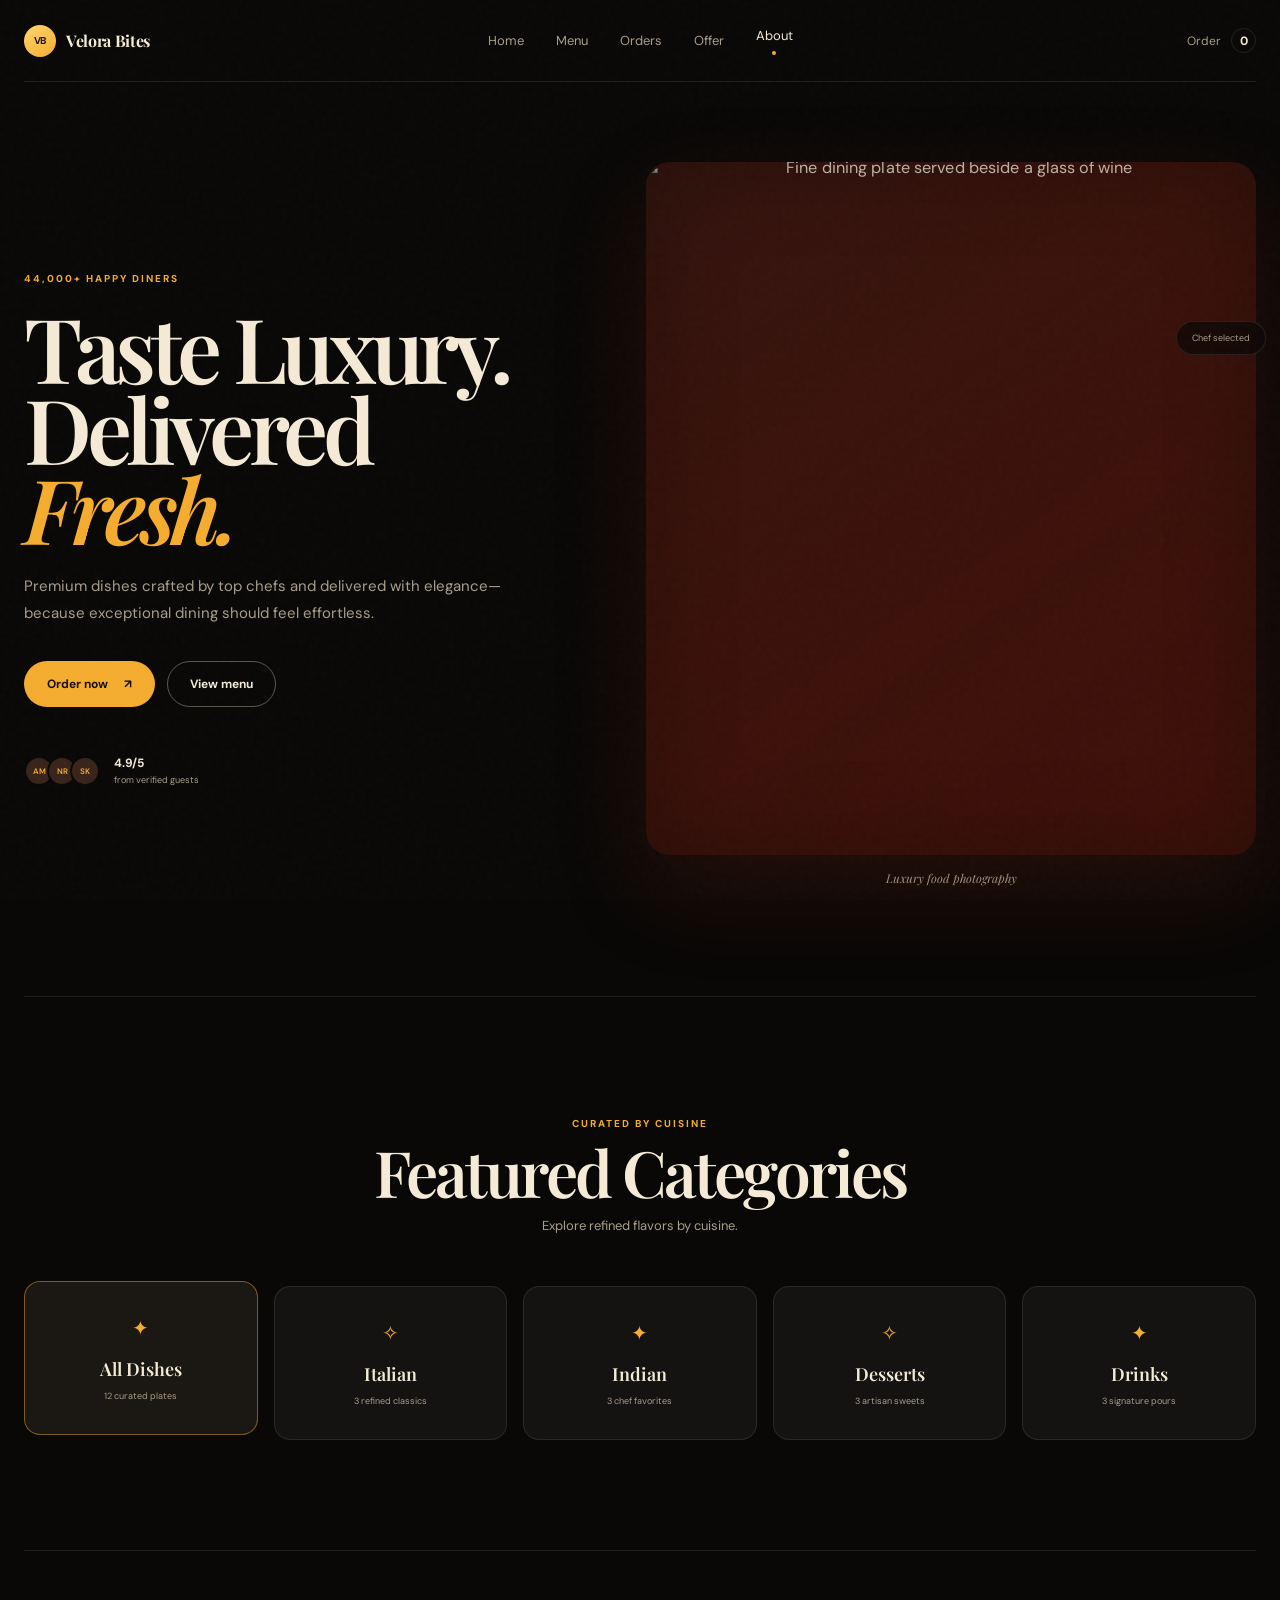
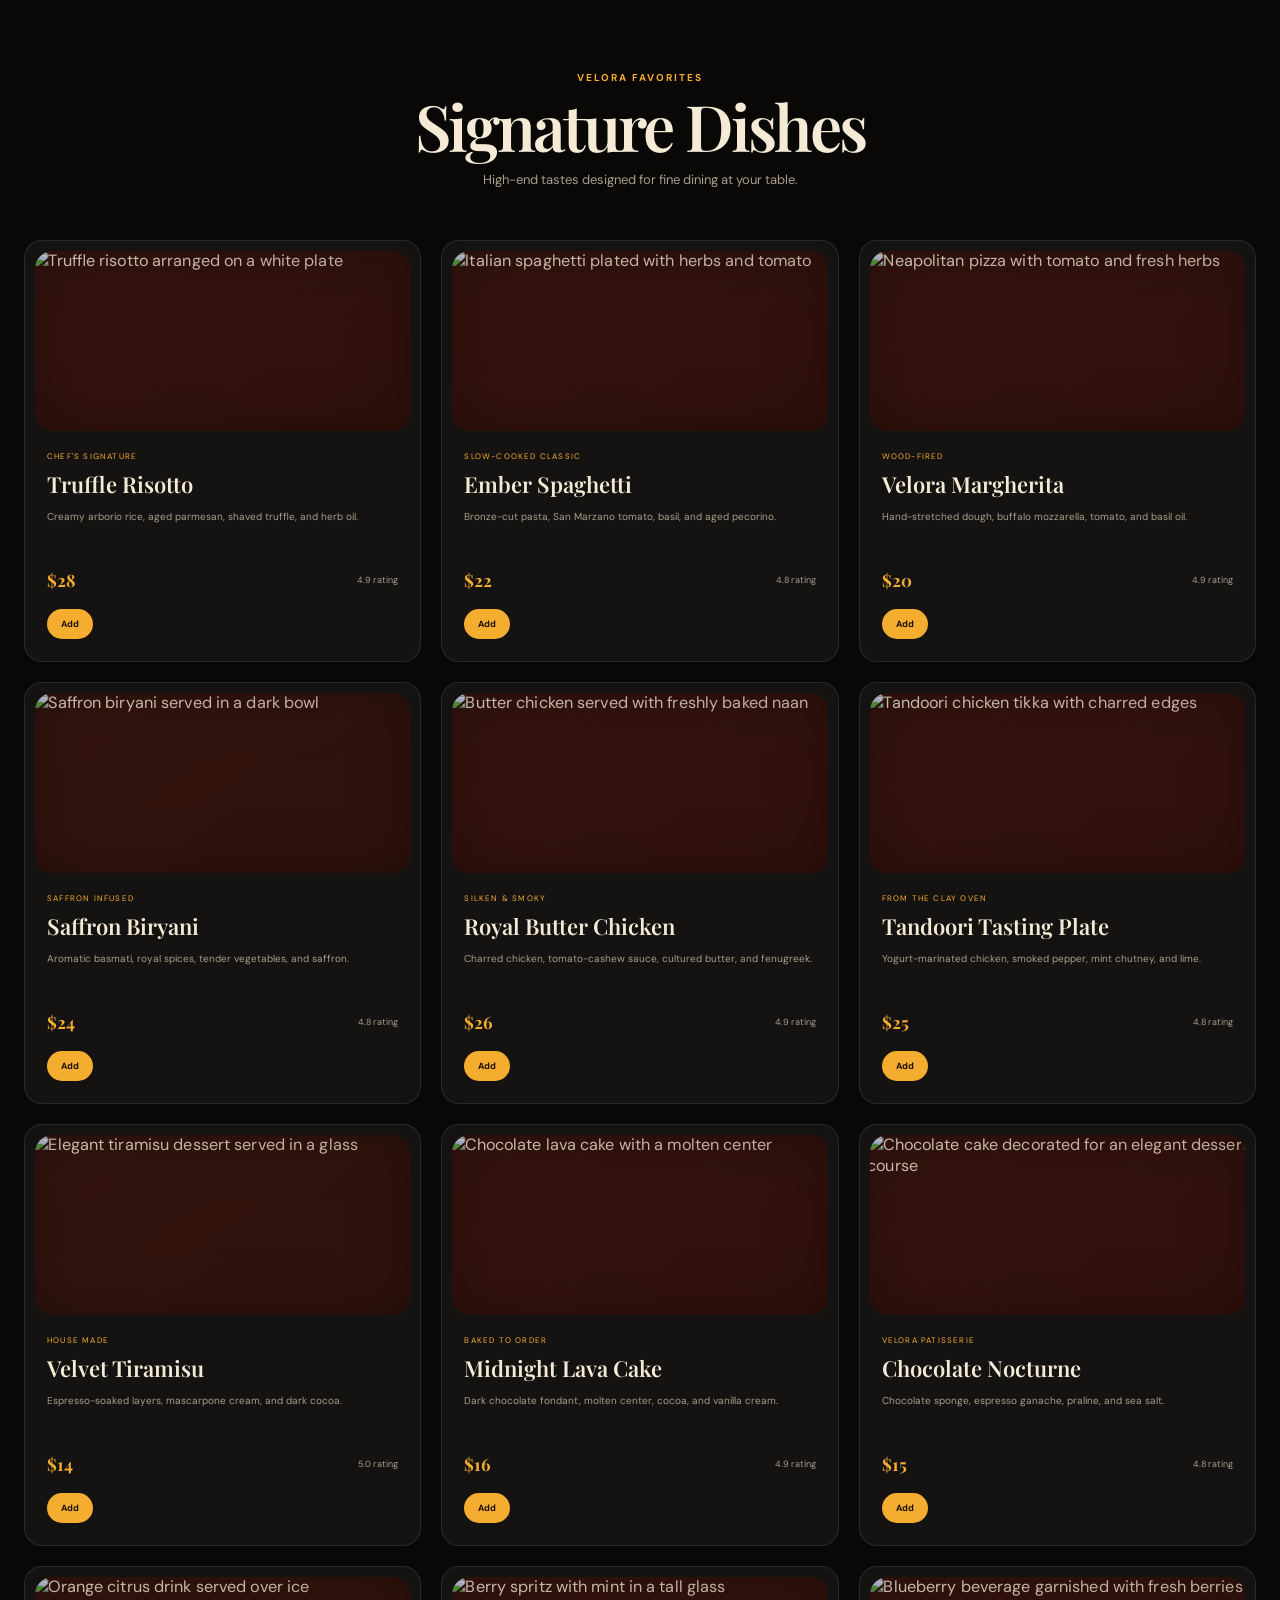
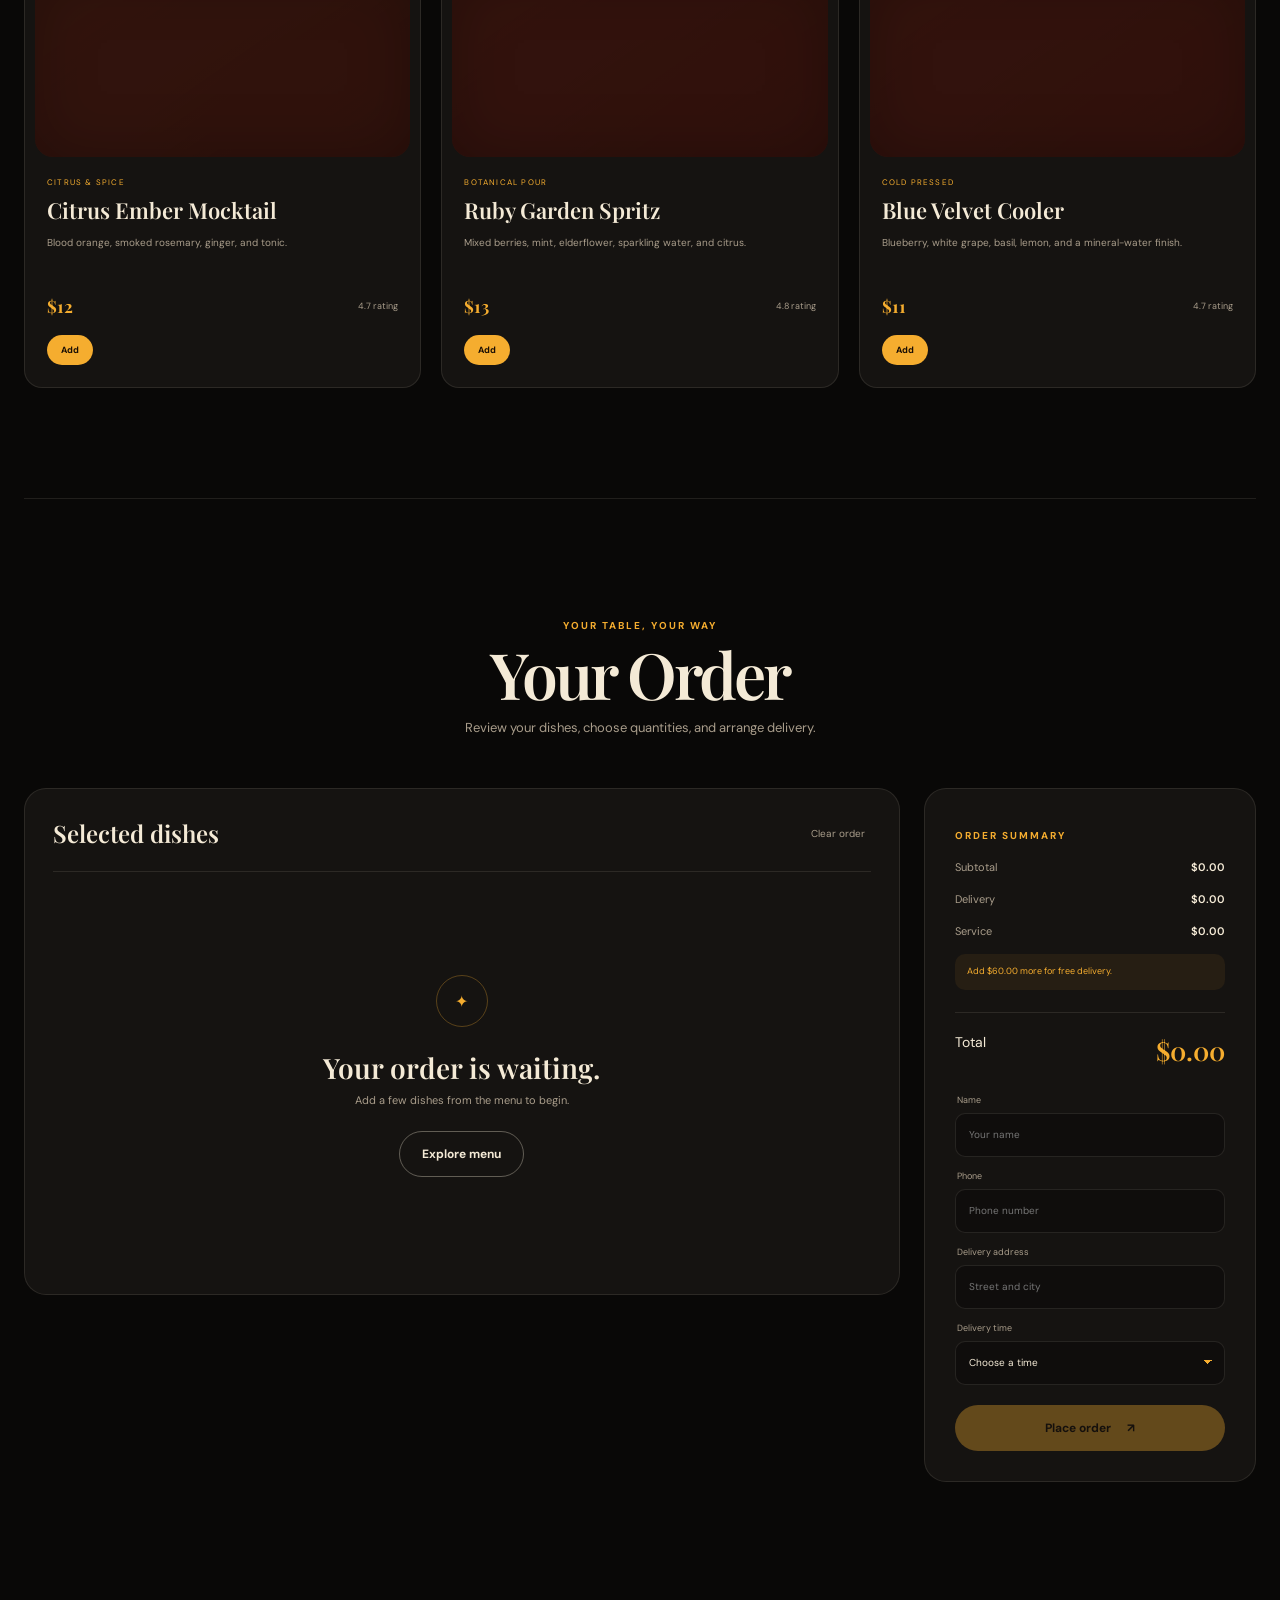
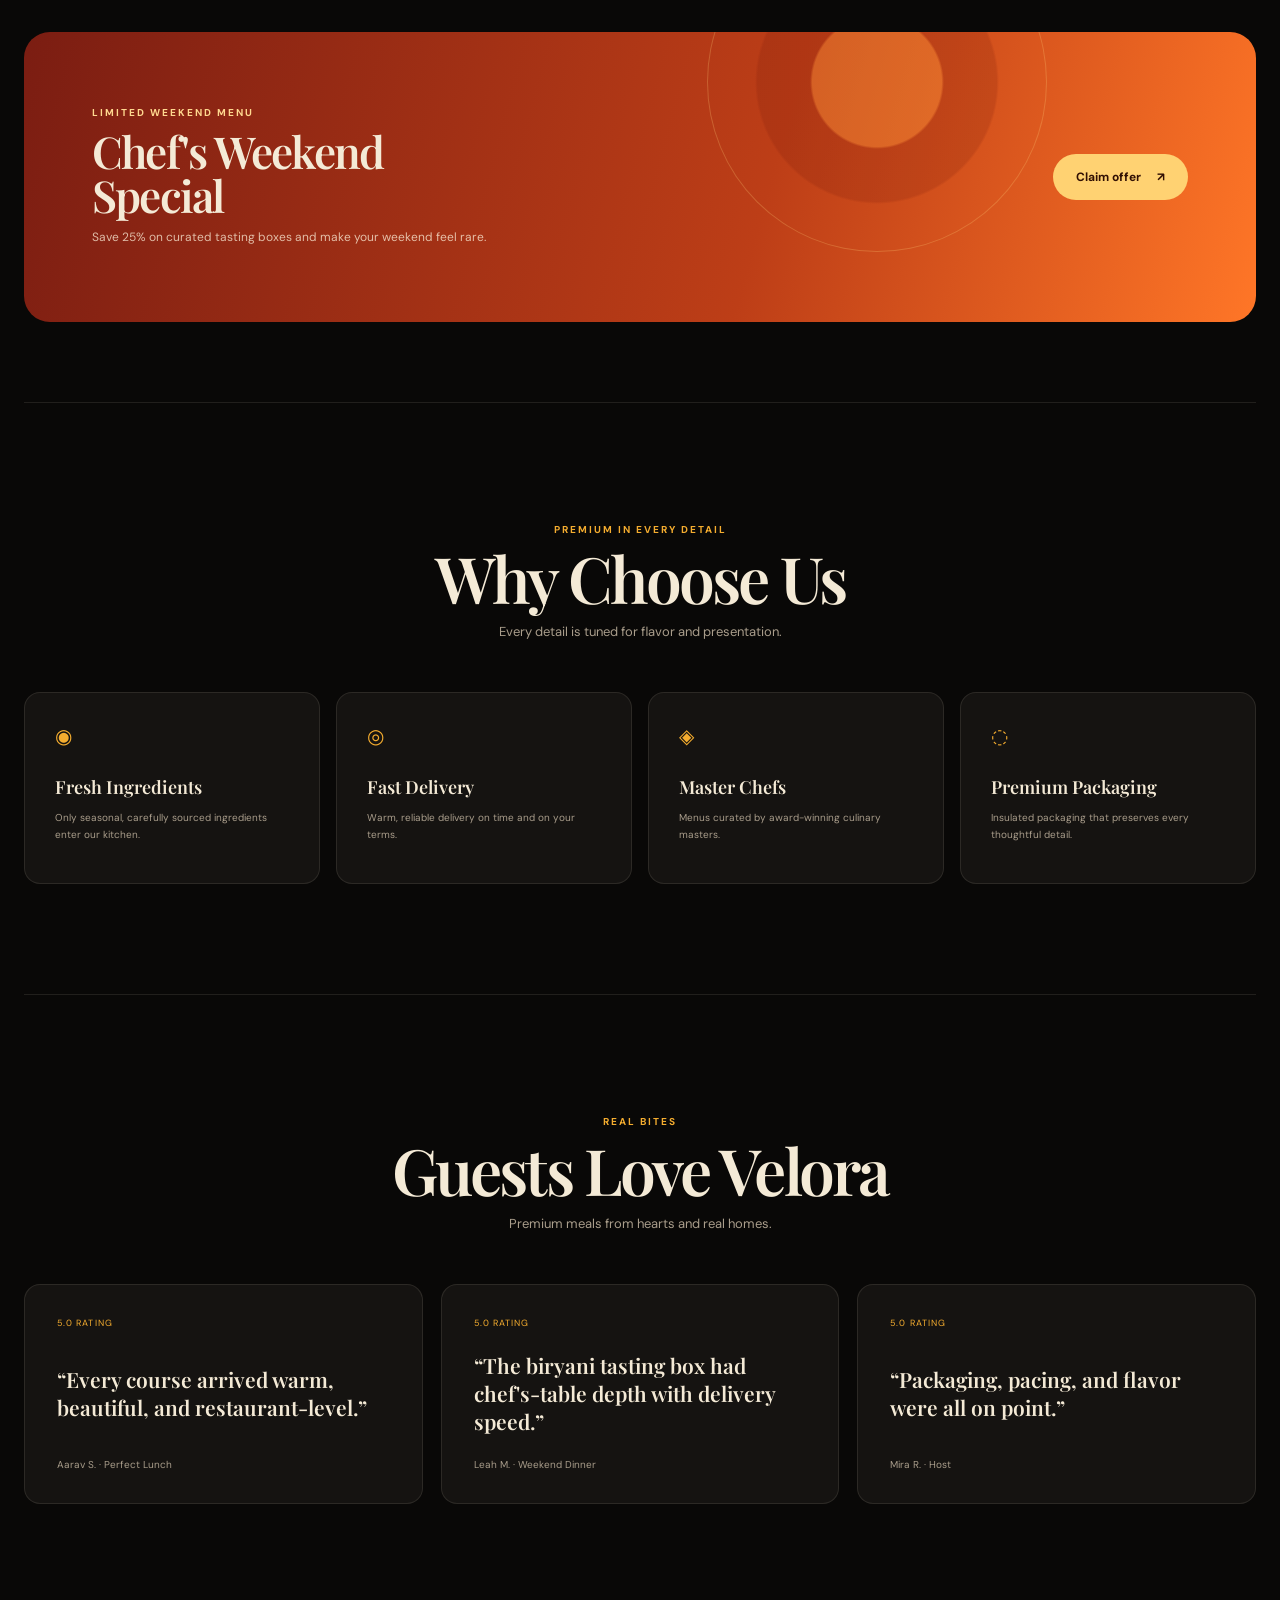
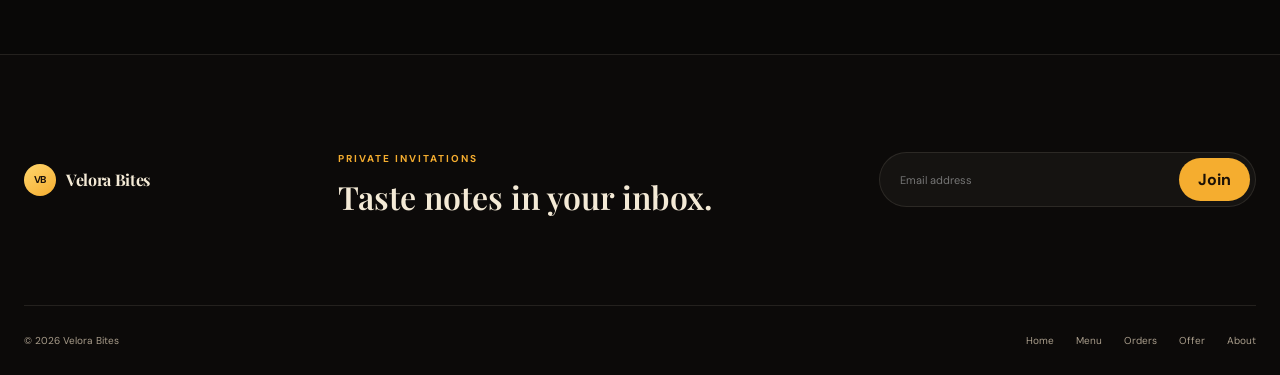
==== commit 9a1a9dd9: "Expand menu and add order flow" ====
--- a/index.html
+++ b/index.html
@@ -28,11 +28,12 @@
     <nav class="main-nav" id="main-nav" aria-label="Primary navigation">
       <a class="active" href="#top">Home</a>
       <a href="#menu">Menu</a>
+      <a href="#order">Orders</a>
       <a href="#offer">Offer</a>
       <a href="#about">About</a>
     </nav>
 
-    <a class="mini-cart" href="#menu" aria-label="View order, currently zero items">
+    <a class="mini-cart" href="#order" aria-label="View order, currently zero items">
       <span>Order</span><strong id="cart-count">0</strong>
     </a>
   </header>
@@ -69,18 +70,21 @@
         <p>Explore refined flavors by cuisine.</p>
       </header>
 
-      <div class="category-grid" role="list" data-reveal>
+      <div class="category-grid category-grid-wide" role="list" data-reveal>
         <button class="category-card active" type="button" data-filter="all">
-          <span class="category-icon">✦</span><strong>Italian</strong><small>12 curated plates</small>
+          <span class="category-icon">✦</span><strong>All Dishes</strong><small>12 curated plates</small>
+        </button>
+        <button class="category-card" type="button" data-filter="italian">
+          <span class="category-icon">✧</span><strong>Italian</strong><small>3 refined classics</small>
         </button>
         <button class="category-card" type="button" data-filter="indian">
-          <span class="category-icon">✧</span><strong>Indian</strong><small>14 chef favorites</small>
+          <span class="category-icon">✦</span><strong>Indian</strong><small>3 chef favorites</small>
         </button>
         <button class="category-card" type="button" data-filter="dessert">
-          <span class="category-icon">✦</span><strong>Desserts</strong><small>9 artisan sweets</small>
+          <span class="category-icon">✧</span><strong>Desserts</strong><small>3 artisan sweets</small>
         </button>
         <button class="category-card" type="button" data-filter="drinks">
-          <span class="category-icon">✧</span><strong>Drinks</strong><small>18 signature pours</small>
+          <span class="category-icon">✦</span><strong>Drinks</strong><small>3 signature pours</small>
         </button>
       </div>
     </section>
@@ -93,14 +97,36 @@
       </header>
 
       <div class="dish-grid" id="dish-grid">
-        <article class="dish-card" data-category="all" data-reveal>
+        <article class="dish-card" data-category="italian" data-reveal>
           <div class="dish-art"><img src="https://images.pexels.com/photos/17237178/pexels-photo-17237178.jpeg?auto=compress&amp;cs=tinysrgb&amp;w=900" alt="Truffle risotto arranged on a white plate" width="900" height="600" loading="lazy" decoding="async"></div>
           <div class="dish-content">
             <p class="dish-label">Chef's signature</p>
             <h3>Truffle Risotto</h3>
             <p>Creamy arborio rice, aged parmesan, shaved truffle, and herb oil.</p>
             <div class="dish-meta"><strong>$28</strong><span>4.9 rating</span></div>
-            <button class="add-button" type="button" data-item="Truffle Risotto">Add</button>
+            <button class="add-button" type="button" data-item="Truffle Risotto" data-price="28">Add</button>
+          </div>
+        </article>
+
+        <article class="dish-card" data-category="italian" data-reveal>
+          <div class="dish-art"><img src="https://cdn.pixabay.com/photo/2017/11/08/22/18/spaghetti-2931846_640.jpg" alt="Italian spaghetti plated with herbs and tomato" width="640" height="426" loading="lazy" decoding="async"></div>
+          <div class="dish-content">
+            <p class="dish-label">Slow-cooked classic</p>
+            <h3>Ember Spaghetti</h3>
+            <p>Bronze-cut pasta, San Marzano tomato, basil, and aged pecorino.</p>
+            <div class="dish-meta"><strong>$22</strong><span>4.8 rating</span></div>
+            <button class="add-button" type="button" data-item="Ember Spaghetti" data-price="22">Add</button>
+          </div>
+        </article>
+
+        <article class="dish-card" data-category="italian" data-reveal>
+          <div class="dish-art"><img src="https://cdn.pixabay.com/photo/2022/10/18/12/30/pizza-7530132_1280.jpg" alt="Neapolitan pizza with tomato and fresh herbs" width="1280" height="853" loading="lazy" decoding="async"></div>
+          <div class="dish-content">
+            <p class="dish-label">Wood-fired</p>
+            <h3>Velora Margherita</h3>
+            <p>Hand-stretched dough, buffalo mozzarella, tomato, and basil oil.</p>
+            <div class="dish-meta"><strong>$20</strong><span>4.9 rating</span></div>
+            <button class="add-button" type="button" data-item="Velora Margherita" data-price="20">Add</button>
           </div>
         </article>
 
@@ -111,7 +137,29 @@
             <h3>Saffron Biryani</h3>
             <p>Aromatic basmati, royal spices, tender vegetables, and saffron.</p>
             <div class="dish-meta"><strong>$24</strong><span>4.8 rating</span></div>
-            <button class="add-button" type="button" data-item="Saffron Biryani">Add</button>
+            <button class="add-button" type="button" data-item="Saffron Biryani" data-price="24">Add</button>
+          </div>
+        </article>
+
+        <article class="dish-card" data-category="indian" data-reveal>
+          <div class="dish-art"><img src="https://cdn.pixabay.com/photo/2020/05/10/13/53/naan-5154130_1280.jpg" alt="Butter chicken served with freshly baked naan" width="1280" height="853" loading="lazy" decoding="async"></div>
+          <div class="dish-content">
+            <p class="dish-label">Silken & smoky</p>
+            <h3>Royal Butter Chicken</h3>
+            <p>Charred chicken, tomato-cashew sauce, cultured butter, and fenugreek.</p>
+            <div class="dish-meta"><strong>$26</strong><span>4.9 rating</span></div>
+            <button class="add-button" type="button" data-item="Royal Butter Chicken" data-price="26">Add</button>
+          </div>
+        </article>
+
+        <article class="dish-card" data-category="indian" data-reveal>
+          <div class="dish-art"><img src="https://cdn.pixabay.com/photo/2018/12/04/16/49/tandoori-3856045_1280.jpg" alt="Tandoori chicken tikka with charred edges" width="1280" height="854" loading="lazy" decoding="async"></div>
+          <div class="dish-content">
+            <p class="dish-label">From the clay oven</p>
+            <h3>Tandoori Tasting Plate</h3>
+            <p>Yogurt-marinated chicken, smoked pepper, mint chutney, and lime.</p>
+            <div class="dish-meta"><strong>$25</strong><span>4.8 rating</span></div>
+            <button class="add-button" type="button" data-item="Tandoori Tasting Plate" data-price="25">Add</button>
           </div>
         </article>
 
@@ -122,7 +170,29 @@
             <h3>Velvet Tiramisu</h3>
             <p>Espresso-soaked layers, mascarpone cream, and dark cocoa.</p>
             <div class="dish-meta"><strong>$14</strong><span>5.0 rating</span></div>
-            <button class="add-button" type="button" data-item="Velvet Tiramisu">Add</button>
+            <button class="add-button" type="button" data-item="Velvet Tiramisu" data-price="14">Add</button>
+          </div>
+        </article>
+
+        <article class="dish-card" data-category="dessert" data-reveal>
+          <div class="dish-art"><img src="https://cdn.pixabay.com/photo/2025/02/24/08/37/lava-cake-9427576_1280.jpg" alt="Chocolate lava cake with a molten center" width="1280" height="853" loading="lazy" decoding="async"></div>
+          <div class="dish-content">
+            <p class="dish-label">Baked to order</p>
+            <h3>Midnight Lava Cake</h3>
+            <p>Dark chocolate fondant, molten center, cocoa, and vanilla cream.</p>
+            <div class="dish-meta"><strong>$16</strong><span>4.9 rating</span></div>
+            <button class="add-button" type="button" data-item="Midnight Lava Cake" data-price="16">Add</button>
+          </div>
+        </article>
+
+        <article class="dish-card" data-category="dessert" data-reveal>
+          <div class="dish-art"><img src="https://cdn.pixabay.com/photo/2019/09/24/21/49/cake-4502270_1280.jpg" alt="Chocolate cake decorated for an elegant dessert course" width="1280" height="912" loading="lazy" decoding="async"></div>
+          <div class="dish-content">
+            <p class="dish-label">Velora patisserie</p>
+            <h3>Chocolate Nocturne</h3>
+            <p>Chocolate sponge, espresso ganache, praline, and sea salt.</p>
+            <div class="dish-meta"><strong>$15</strong><span>4.8 rating</span></div>
+            <button class="add-button" type="button" data-item="Chocolate Nocturne" data-price="15">Add</button>
           </div>
         </article>
 
@@ -133,9 +203,66 @@
             <h3>Citrus Ember Mocktail</h3>
             <p>Blood orange, smoked rosemary, ginger, and tonic.</p>
             <div class="dish-meta"><strong>$12</strong><span>4.7 rating</span></div>
-            <button class="add-button" type="button" data-item="Citrus Ember Mocktail">Add</button>
-          </div>
-        </article>
+            <button class="add-button" type="button" data-item="Citrus Ember Mocktail" data-price="12">Add</button>
+          </div>
+        </article>
+
+        <article class="dish-card" data-category="drinks" data-reveal>
+          <div class="dish-art"><img src="https://cdn.pixabay.com/photo/2018/07/04/18/18/cocktail-3516654_1280.jpg" alt="Berry spritz with mint in a tall glass" width="938" height="1280" loading="lazy" decoding="async"></div>
+          <div class="dish-content">
+            <p class="dish-label">Botanical pour</p>
+            <h3>Ruby Garden Spritz</h3>
+            <p>Mixed berries, mint, elderflower, sparkling water, and citrus.</p>
+            <div class="dish-meta"><strong>$13</strong><span>4.8 rating</span></div>
+            <button class="add-button" type="button" data-item="Ruby Garden Spritz" data-price="13">Add</button>
+          </div>
+        </article>
+
+        <article class="dish-card" data-category="drinks" data-reveal>
+          <div class="dish-art"><img src="https://cdn.pixabay.com/photo/2017/05/28/08/12/blueberry-2350367_1280.jpg" alt="Blueberry beverage garnished with fresh berries" width="1280" height="853" loading="lazy" decoding="async"></div>
+          <div class="dish-content">
+            <p class="dish-label">Cold pressed</p>
+            <h3>Blue Velvet Cooler</h3>
+            <p>Blueberry, white grape, basil, lemon, and a mineral-water finish.</p>
+            <div class="dish-meta"><strong>$11</strong><span>4.7 rating</span></div>
+            <button class="add-button" type="button" data-item="Blue Velvet Cooler" data-price="11">Add</button>
+          </div>
+        </article>
+      </div>
+    </section>
+
+    <section class="order-section section-shell" id="order">
+      <header class="section-heading" data-reveal>
+        <p class="kicker">Your table, your way</p>
+        <h2>Your Order</h2>
+        <p>Review your dishes, choose quantities, and arrange delivery.</p>
+      </header>
+
+      <div class="order-layout" data-reveal>
+        <div class="order-list-panel">
+          <div class="order-panel-heading"><h3>Selected dishes</h3><button id="clear-order" type="button">Clear order</button></div>
+          <div class="order-items" id="order-items" aria-live="polite"></div>
+          <div class="order-empty" id="order-empty">
+            <span>✦</span><h3>Your order is waiting.</h3><p>Add a few dishes from the menu to begin.</p><a class="button button-ghost" href="#menu">Explore menu</a>
+          </div>
+        </div>
+
+        <aside class="order-summary">
+          <p class="kicker">Order summary</p>
+          <div class="summary-row"><span>Subtotal</span><strong id="order-subtotal">$0.00</strong></div>
+          <div class="summary-row"><span>Delivery</span><strong id="order-delivery">$0.00</strong></div>
+          <div class="summary-row"><span>Service</span><strong id="order-service">$0.00</strong></div>
+          <p class="delivery-note" id="delivery-note">Free delivery on orders over $60.</p>
+          <div class="summary-row summary-total"><span>Total</span><strong id="order-total">$0.00</strong></div>
+
+          <form class="order-form" id="order-form">
+            <label><span>Name</span><input name="name" type="text" autocomplete="name" placeholder="Your name" required></label>
+            <label><span>Phone</span><input name="phone" type="tel" autocomplete="tel" placeholder="Phone number" required></label>
+            <label><span>Delivery address</span><input name="address" type="text" autocomplete="street-address" placeholder="Street and city" required></label>
+            <label><span>Delivery time</span><select name="time" required><option value="">Choose a time</option><option>As soon as possible</option><option>In 45 minutes</option><option>In 90 minutes</option><option>Schedule for tonight</option></select></label>
+            <button class="button button-primary place-order" id="place-order" type="submit" disabled>Place order <span>↗</span></button>
+          </form>
+        </aside>
       </div>
     </section>
 
@@ -188,7 +315,7 @@
         <button type="submit">Join</button>
       </form>
     </div>
-    <div class="footer-bottom section-shell"><p>© <span id="year"></span> Velora Bites</p><nav><a href="#top">Home</a><a href="#menu">Menu</a><a href="#offer">Offer</a><a href="#about">About</a></nav></div>
+    <div class="footer-bottom section-shell"><p>© <span id="year"></span> Velora Bites</p><nav><a href="#top">Home</a><a href="#menu">Menu</a><a href="#order">Orders</a><a href="#offer">Offer</a><a href="#about">About</a></nav></div>
   </footer>
 
   <div class="toast" id="toast" role="status" aria-live="polite"></div>
--- a/styles.css
+++ b/styles.css
@@ -18,7 +18,7 @@
 body { margin: 0; color: var(--cream); background: var(--ink); font-family: var(--sans); overflow-x: hidden; }
 body.menu-open { overflow: hidden; }
 a { color: inherit; text-decoration: none; }
-button, input { font: inherit; }
+button, input, select { font: inherit; }
 button { color: inherit; }
 .grain { position: fixed; inset: 0; pointer-events: none; z-index: 100; opacity: .07; background-image: url("data:image/svg+xml,%3Csvg viewBox='0 0 180 180' xmlns='http://www.w3.org/2000/svg'%3E%3Cfilter id='n'%3E%3CfeTurbulence type='fractalNoise' baseFrequency='.9' numOctaves='3' stitchTiles='stitch'/%3E%3C/filter%3E%3Crect width='100%25' height='100%25' filter='url(%23n)' opacity='.3'/%3E%3C/svg%3E"); }
 .section-shell { width: min(calc(100% - 48px), var(--max)); margin-inline: auto; }
@@ -72,12 +72,13 @@
 .section-heading h2 { margin: 10px 0 9px; font: 600 clamp(38px, 5vw, 64px)/1 var(--serif); letter-spacing: -.045em; }
 .section-heading > p:last-child { color: var(--muted); font-size: 13px; }
 .category-grid { display: grid; grid-template-columns: repeat(4, 1fr); gap: 16px; }
+.category-grid-wide { grid-template-columns: repeat(5, 1fr); }
 .category-card { min-height: 154px; padding: 28px; border: 1px solid var(--line); border-radius: 16px; background: var(--panel); text-align: center; cursor: pointer; transition: transform .3s ease, border-color .3s ease, background .3s ease; }
 .category-card:hover, .category-card.active { transform: translateY(-5px); border-color: rgba(245,173,47,.45); background: #1b1712; }
 .category-icon { display: block; margin-bottom: 16px; color: var(--gold); font-size: 20px; }
 .category-card strong { display: block; font: 600 18px var(--serif); }
 .category-card small { display: block; margin-top: 9px; color: var(--muted); font-size: 9px; }
-.dish-grid { display: grid; grid-template-columns: repeat(4, 1fr); gap: 18px; }
+.dish-grid { display: grid; grid-template-columns: repeat(3, 1fr); gap: 20px; }
 .dish-card { padding: 10px; border: 1px solid var(--line); border-radius: 18px; background: var(--panel); transition: transform .35s ease, opacity .3s ease; }
 .dish-card:hover { transform: translateY(-7px); }
 .dish-card.is-hidden { display: none; }
@@ -91,6 +92,45 @@
 .add-button { margin-top: 18px; padding: 9px 14px; border: 0; border-radius: 999px; color: #190e05; background: var(--gold); font-size: 9px; font-weight: 700; cursor: pointer; transition: transform .2s ease, background .2s ease; }
 .add-button:hover { transform: scale(1.05); background: #ffc55b; }
 .variant-two, .variant-three, .variant-four { background: #35150e; }
+
+.order-section { padding-block: 110px; border-top: 1px solid var(--line); }
+.order-layout { display: grid; grid-template-columns: minmax(0, 1.45fr) minmax(330px, .55fr); gap: 24px; align-items: start; }
+.order-list-panel, .order-summary { border: 1px solid var(--line); border-radius: 22px; background: var(--panel); }
+.order-list-panel { min-height: 500px; padding: 28px; }
+.order-panel-heading { display: flex; align-items: center; justify-content: space-between; padding-bottom: 22px; border-bottom: 1px solid var(--line); }
+.order-panel-heading h3 { margin: 0; font: 600 24px var(--serif); }
+.order-panel-heading button { border: 0; color: var(--muted); background: transparent; font-size: 10px; cursor: pointer; transition: color .2s ease; }
+.order-panel-heading button:hover { color: var(--gold); }
+.order-empty { min-height: 380px; display: flex; flex-direction: column; align-items: center; justify-content: center; text-align: center; }
+.order-empty.is-hidden { display: none; }
+.order-empty > span { width: 52px; height: 52px; display: grid; place-items: center; border: 1px solid rgba(245,173,47,.3); border-radius: 50%; color: var(--gold); }
+.order-empty h3 { margin: 22px 0 7px; font: 600 28px var(--serif); }
+.order-empty p { margin: 0 0 24px; color: var(--muted); font-size: 11px; }
+.order-items { display: grid; gap: 12px; padding-top: 14px; }
+.order-item { display: grid; grid-template-columns: 84px minmax(0,1fr) auto; gap: 18px; align-items: center; padding: 12px; border: 1px solid var(--line); border-radius: 16px; background: #11100e; }
+.order-item img { width: 84px; height: 76px; display: block; border-radius: 11px; object-fit: cover; filter: saturate(.9) brightness(.84); }
+.order-item-copy h4 { margin: 0 0 7px; font: 600 17px var(--serif); }
+.order-item-copy p { margin: 0; color: var(--gold); font-size: 11px; }
+.quantity-control { display: inline-flex; align-items: center; gap: 12px; margin-top: 13px; padding: 4px; border: 1px solid var(--line); border-radius: 999px; }
+.quantity-control button { width: 24px; height: 24px; display: grid; place-items: center; border: 0; border-radius: 50%; background: #211c18; cursor: pointer; }
+.quantity-control span { min-width: 12px; text-align: center; font-size: 10px; }
+.order-item-total { display: flex; flex-direction: column; align-items: flex-end; gap: 14px; }
+.order-item-total strong { color: var(--cream); font: 600 17px var(--serif); }
+.remove-item { border: 0; color: var(--muted); background: transparent; font-size: 9px; cursor: pointer; }
+.remove-item:hover { color: #ff8267; }
+.order-summary { position: sticky; top: 22px; padding: 30px; }
+.summary-row { display: flex; justify-content: space-between; gap: 20px; margin-top: 18px; color: var(--muted); font-size: 11px; }
+.summary-row strong { color: var(--cream); font-weight: 600; }
+.delivery-note { margin: 16px 0 0; padding: 11px 12px; border-radius: 10px; color: var(--gold); background: rgba(245,173,47,.07); font-size: 9px; line-height: 1.5; }
+.summary-total { margin-top: 22px; padding-top: 20px; border-top: 1px solid var(--line); color: var(--cream); font-size: 14px; }
+.summary-total strong { color: var(--gold); font: 600 26px var(--serif); }
+.order-form { display: grid; gap: 13px; margin-top: 26px; }
+.order-form label span { display: block; margin: 0 0 7px 2px; color: var(--muted); font-size: 9px; }
+.order-form input, .order-form select { width: 100%; height: 44px; padding: 0 13px; border: 1px solid var(--line); border-radius: 10px; outline: none; color: var(--cream); background: #0f0d0c; font-size: 10px; transition: border-color .2s ease; }
+.order-form input:focus, .order-form select:focus { border-color: rgba(245,173,47,.65); }
+.order-form select { appearance: none; background-image: linear-gradient(45deg, transparent 50%, var(--gold) 50%), linear-gradient(135deg, var(--gold) 50%, transparent 50%); background-position: calc(100% - 16px) 18px, calc(100% - 12px) 18px; background-size: 4px 4px; background-repeat: no-repeat; }
+.place-order { width: 100%; margin-top: 7px; cursor: pointer; }
+.place-order:disabled { opacity: .35; cursor: not-allowed; transform: none; }
 
 .weekend-offer { min-height: 290px; margin-block: 40px 80px; padding: 58px 68px; display: flex; position: relative; align-items: center; justify-content: space-between; overflow: hidden; border-radius: 26px; background: linear-gradient(105deg, #7b1d12, #bd3e17 60%, #ff7627); }
 .weekend-offer > *:not(.offer-orb) { position: relative; z-index: 2; }
@@ -128,8 +168,10 @@
   .hero-copy { display: flex; flex-direction: column; align-items: center; }
   .hero-visual { width: min(620px, 100%); margin-inline: auto; }
   .dish-art-large { aspect-ratio: 1.2; }
-  .category-grid, .dish-grid, .benefit-grid { grid-template-columns: repeat(2, 1fr); }
+  .category-grid, .category-grid-wide, .dish-grid, .benefit-grid { grid-template-columns: repeat(2, 1fr); }
   .review-grid { grid-template-columns: 1fr; }
+  .order-layout { grid-template-columns: 1fr; }
+  .order-summary { position: static; }
   .footer-top { grid-template-columns: 1fr 1fr; padding-block: 50px; }
   .footer-top .brand { grid-column: 1 / -1; }
 }
@@ -152,11 +194,16 @@
   .hero-proof { margin-top: 34px; }
   .dish-art-large { aspect-ratio: .9; }
   .visual-tag { right: 8px; }
-  .categories, .signature, .why, .reviews { padding-block: 84px; }
+  .categories, .signature, .order-section, .why, .reviews { padding-block: 84px; }
   .section-heading { margin-bottom: 35px; }
-  .category-grid, .dish-grid, .benefit-grid { grid-template-columns: 1fr; }
+  .category-grid, .category-grid-wide, .dish-grid, .benefit-grid { grid-template-columns: 1fr; }
   .category-card { min-height: 130px; }
   .dish-card { max-width: 430px; width: 100%; margin-inline: auto; }
+  .order-list-panel, .order-summary { padding: 20px; }
+  .order-list-panel { min-height: 420px; }
+  .order-item { grid-template-columns: 68px 1fr; gap: 13px; }
+  .order-item img { width: 68px; height: 68px; }
+  .order-item-total { grid-column: 2; flex-direction: row; justify-content: space-between; align-items: center; }
   .weekend-offer { min-height: 360px; margin-block: 20px 70px; padding: 46px 26px; flex-direction: column; align-items: flex-start; justify-content: center; gap: 24px; }
   .weekend-offer h2 { font-size: 38px; }
   .offer-orb { right: -150px; top: -70px; }
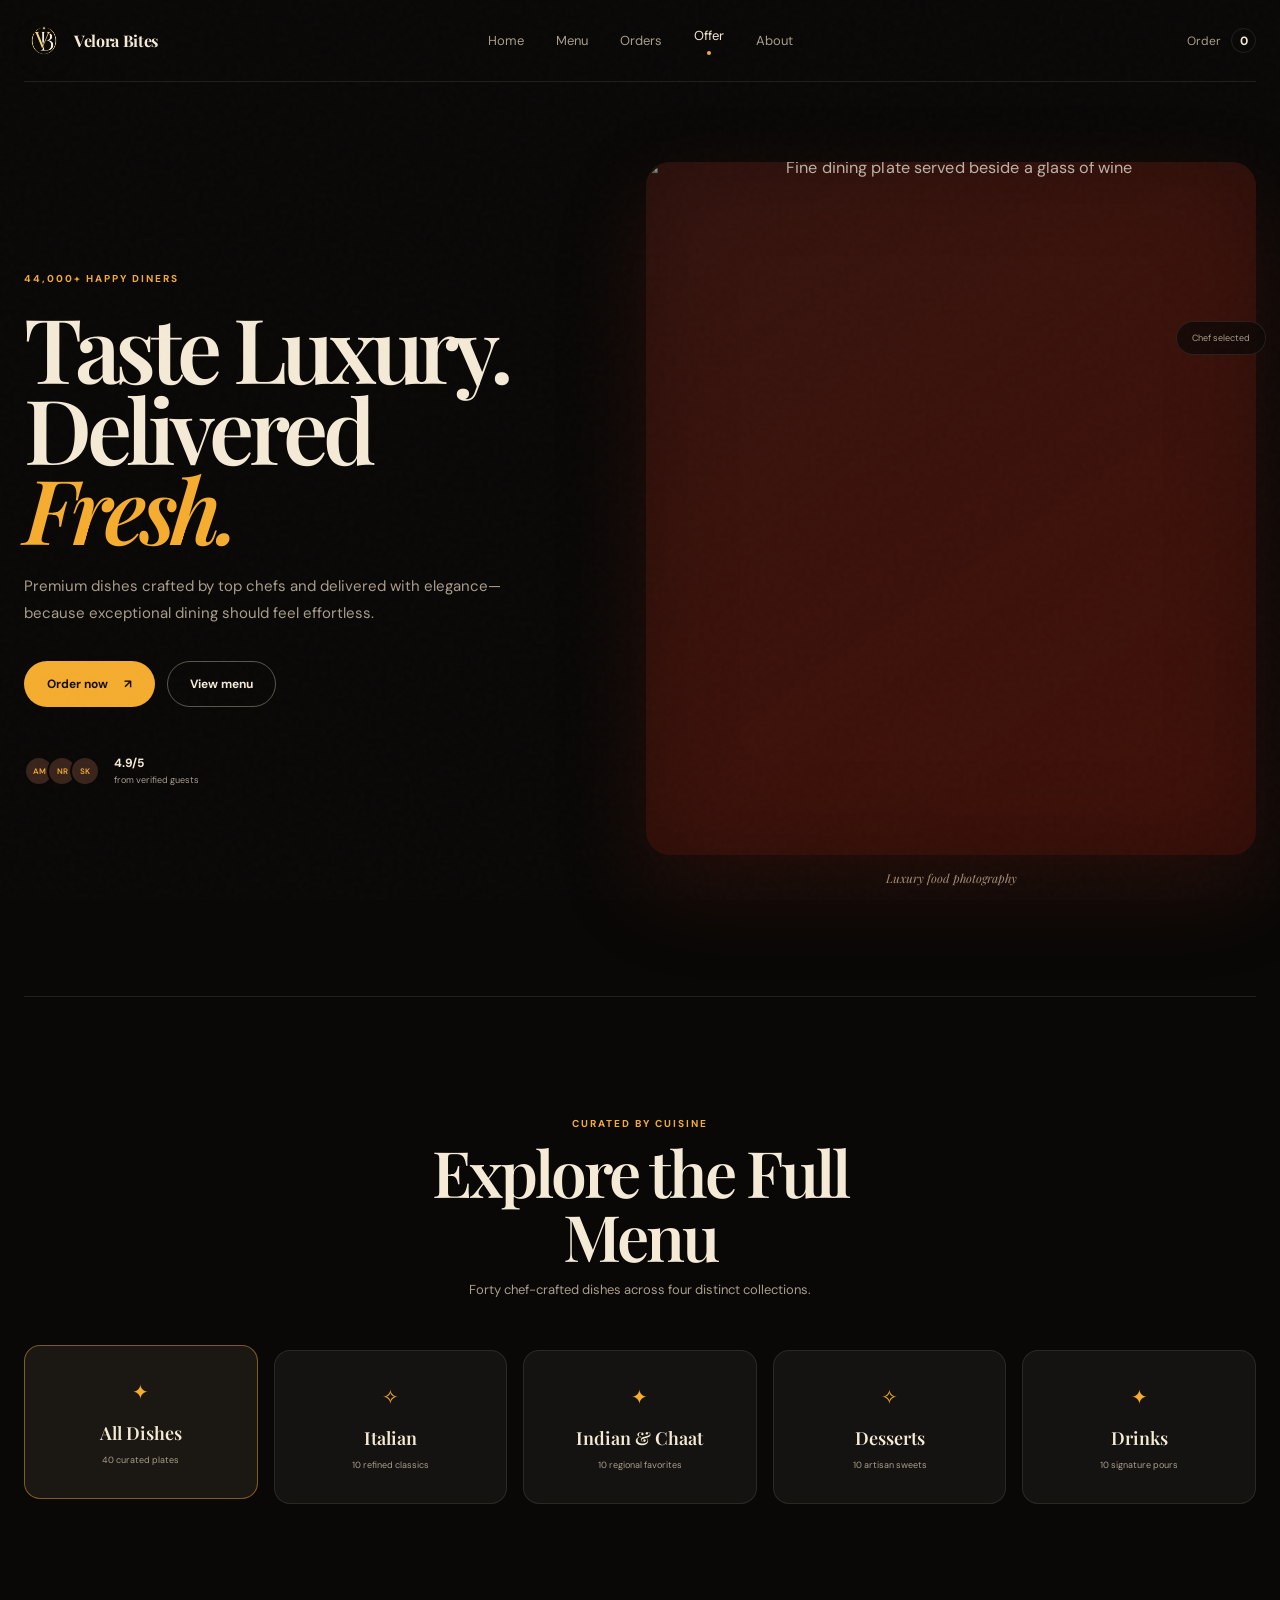
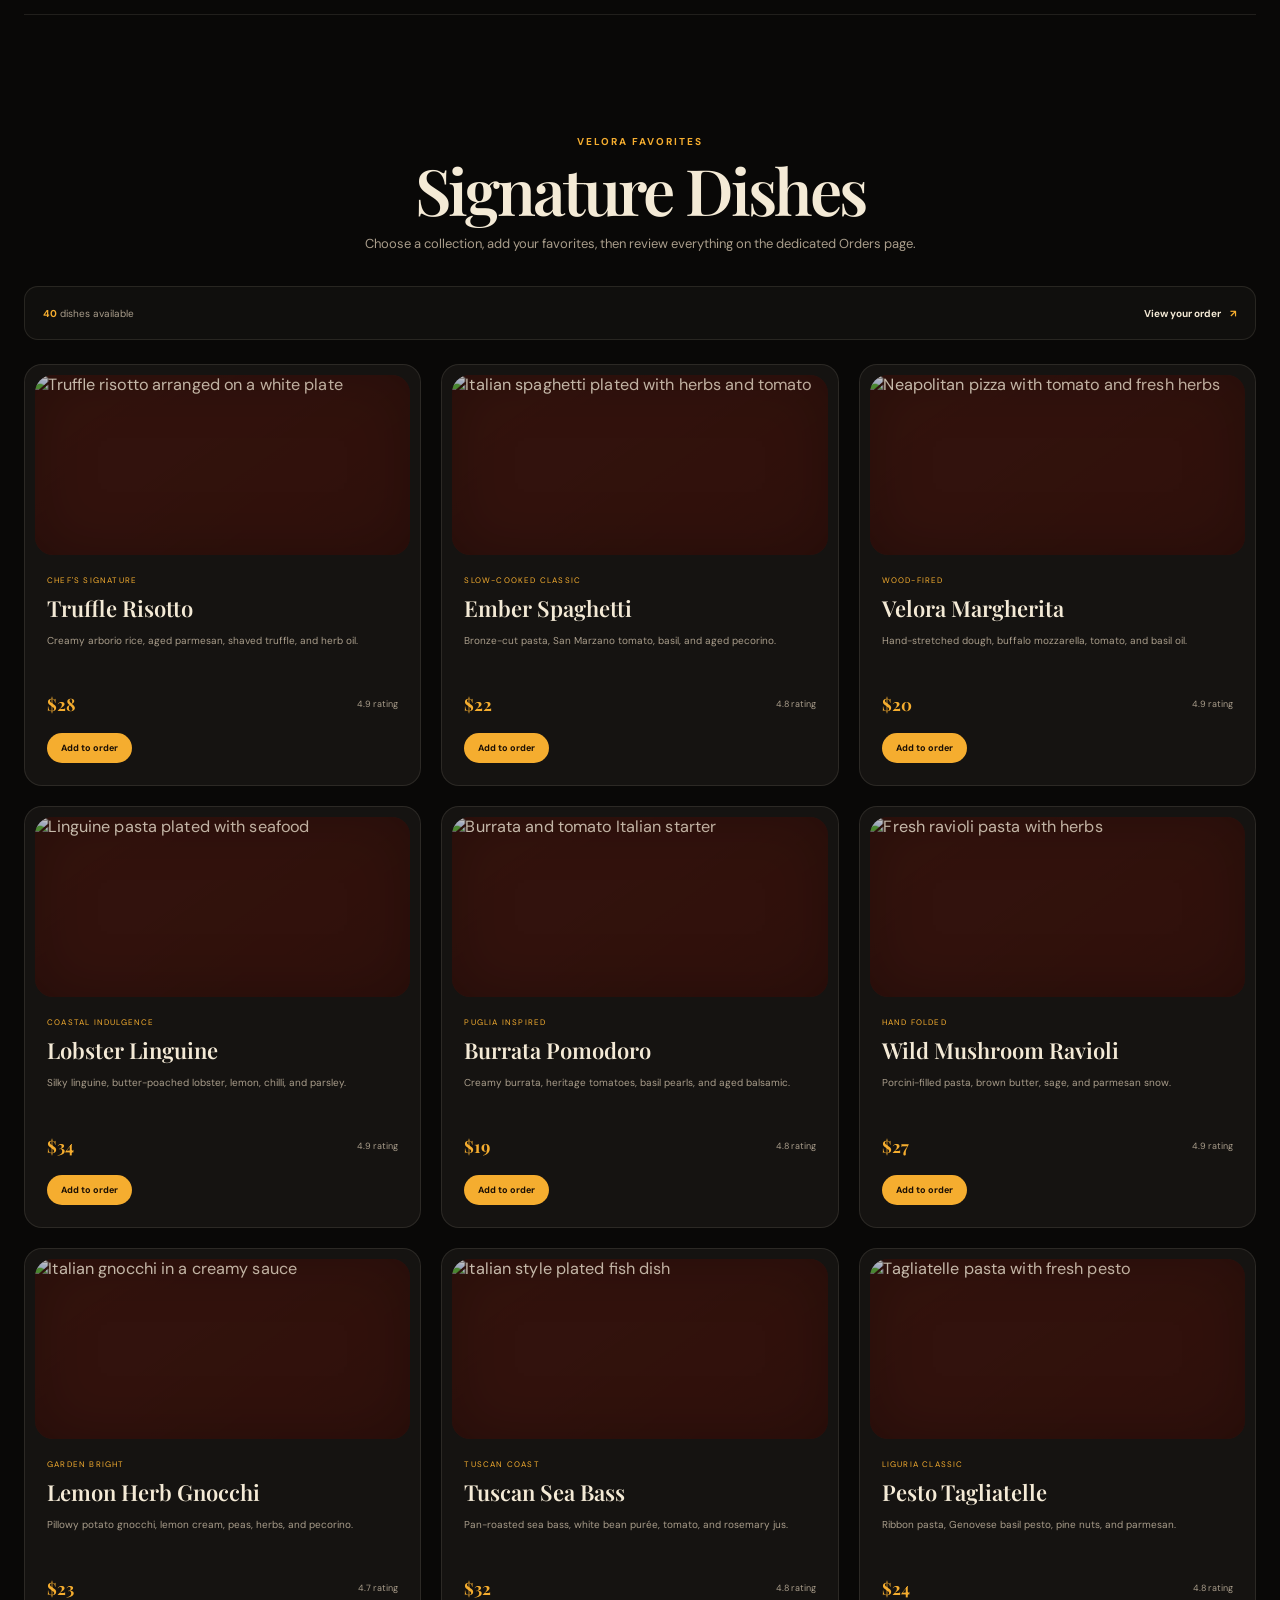
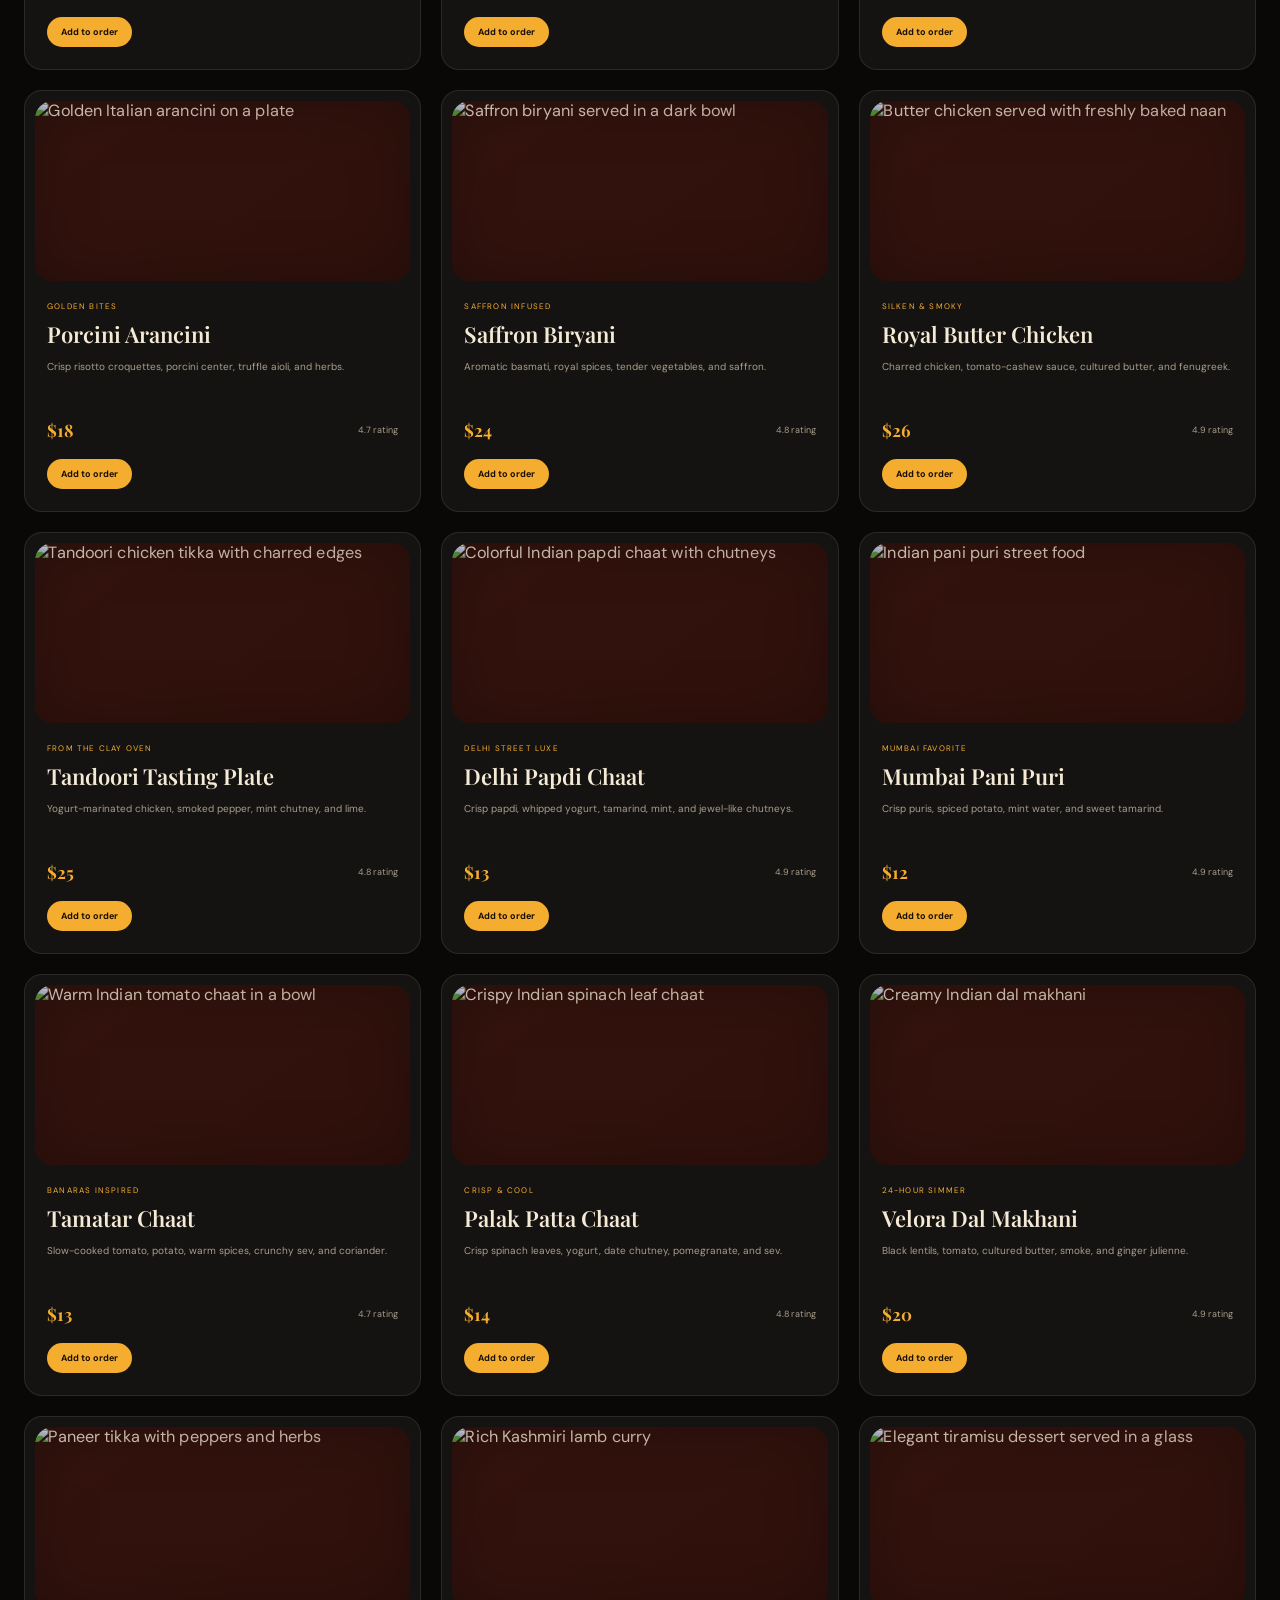
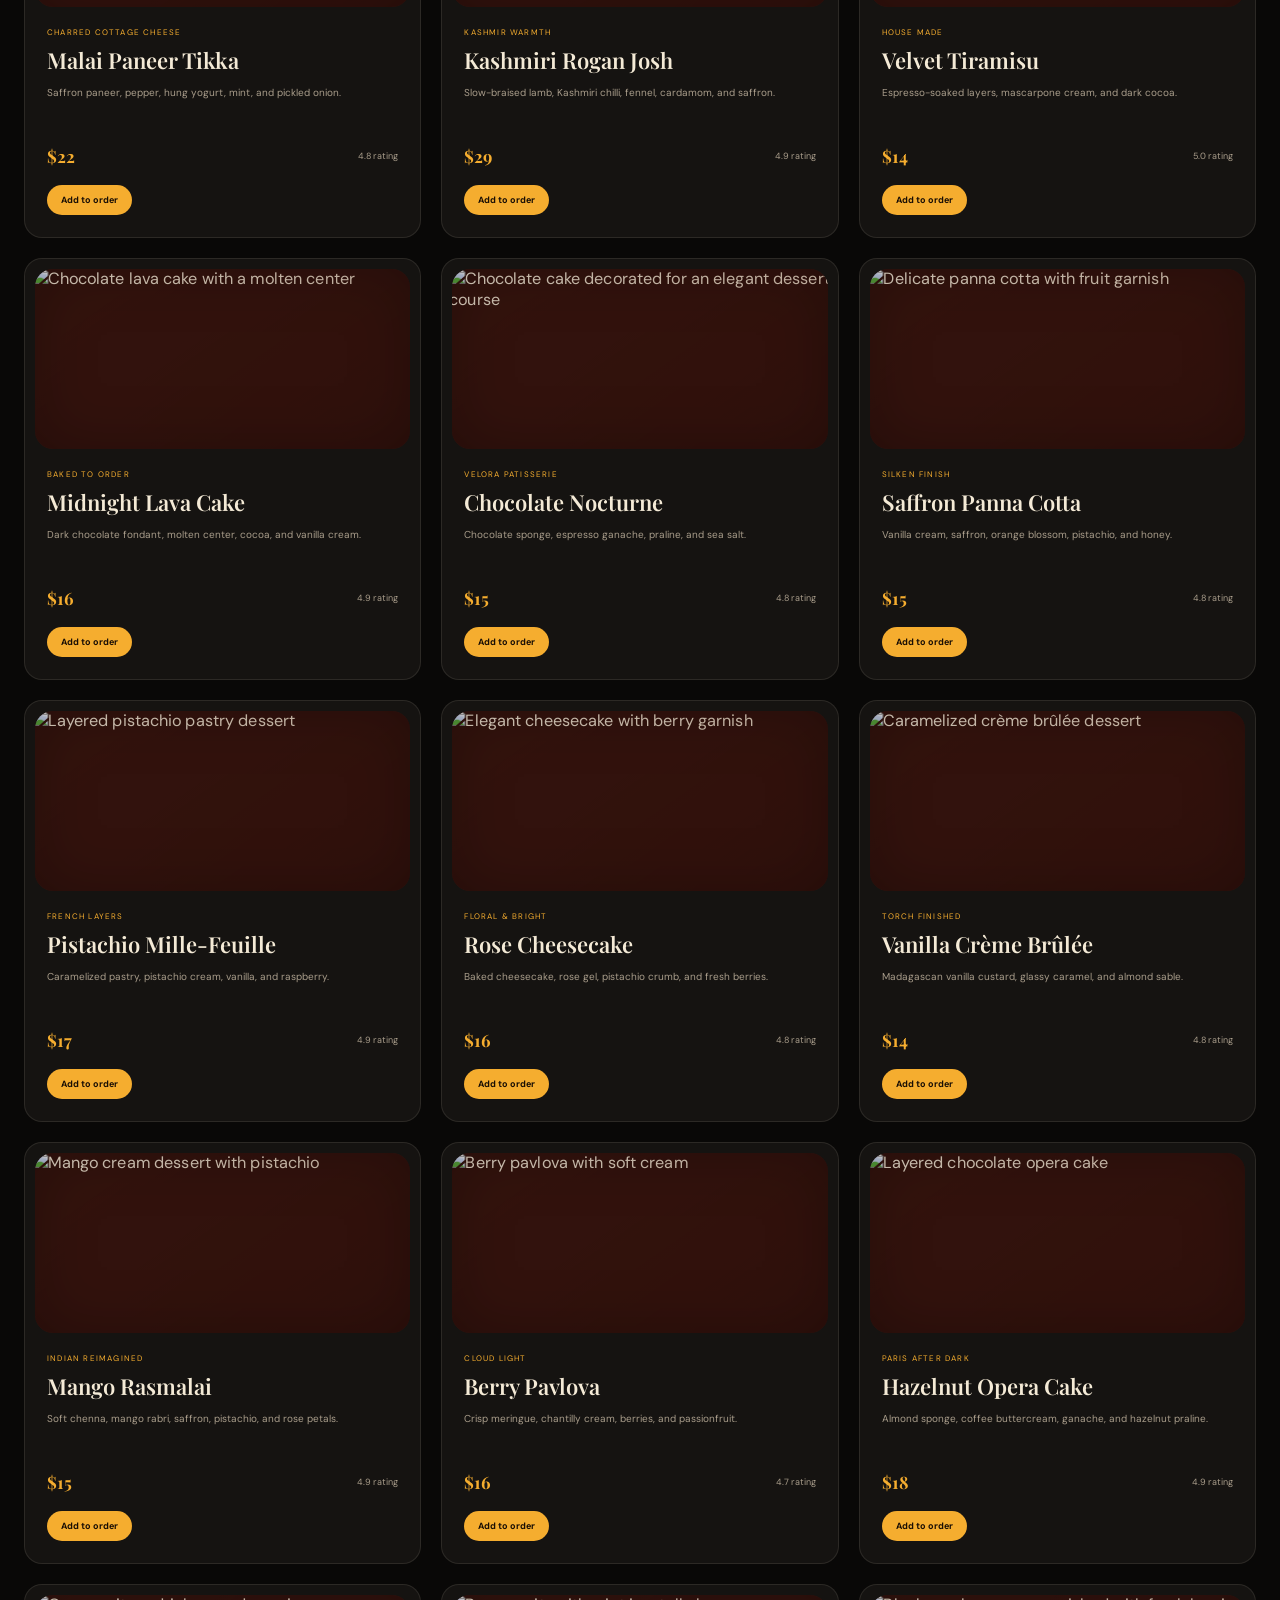
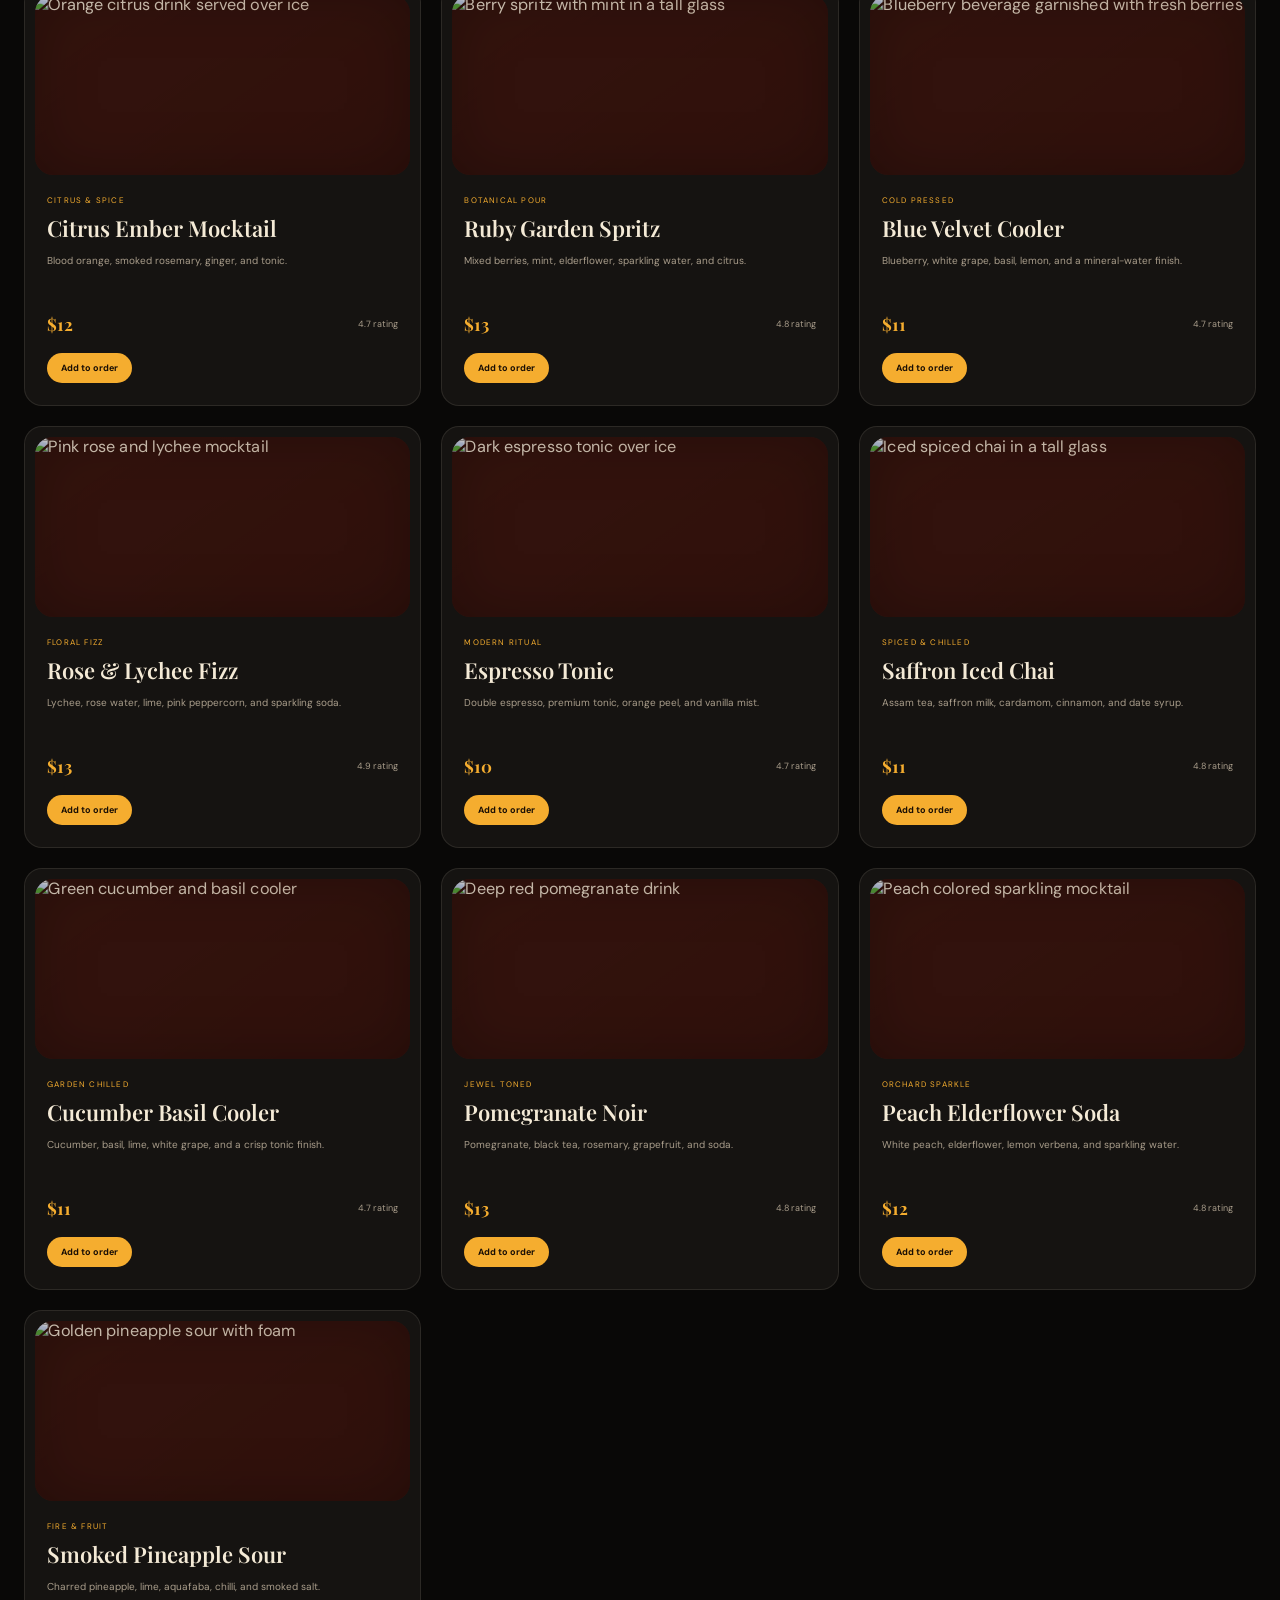
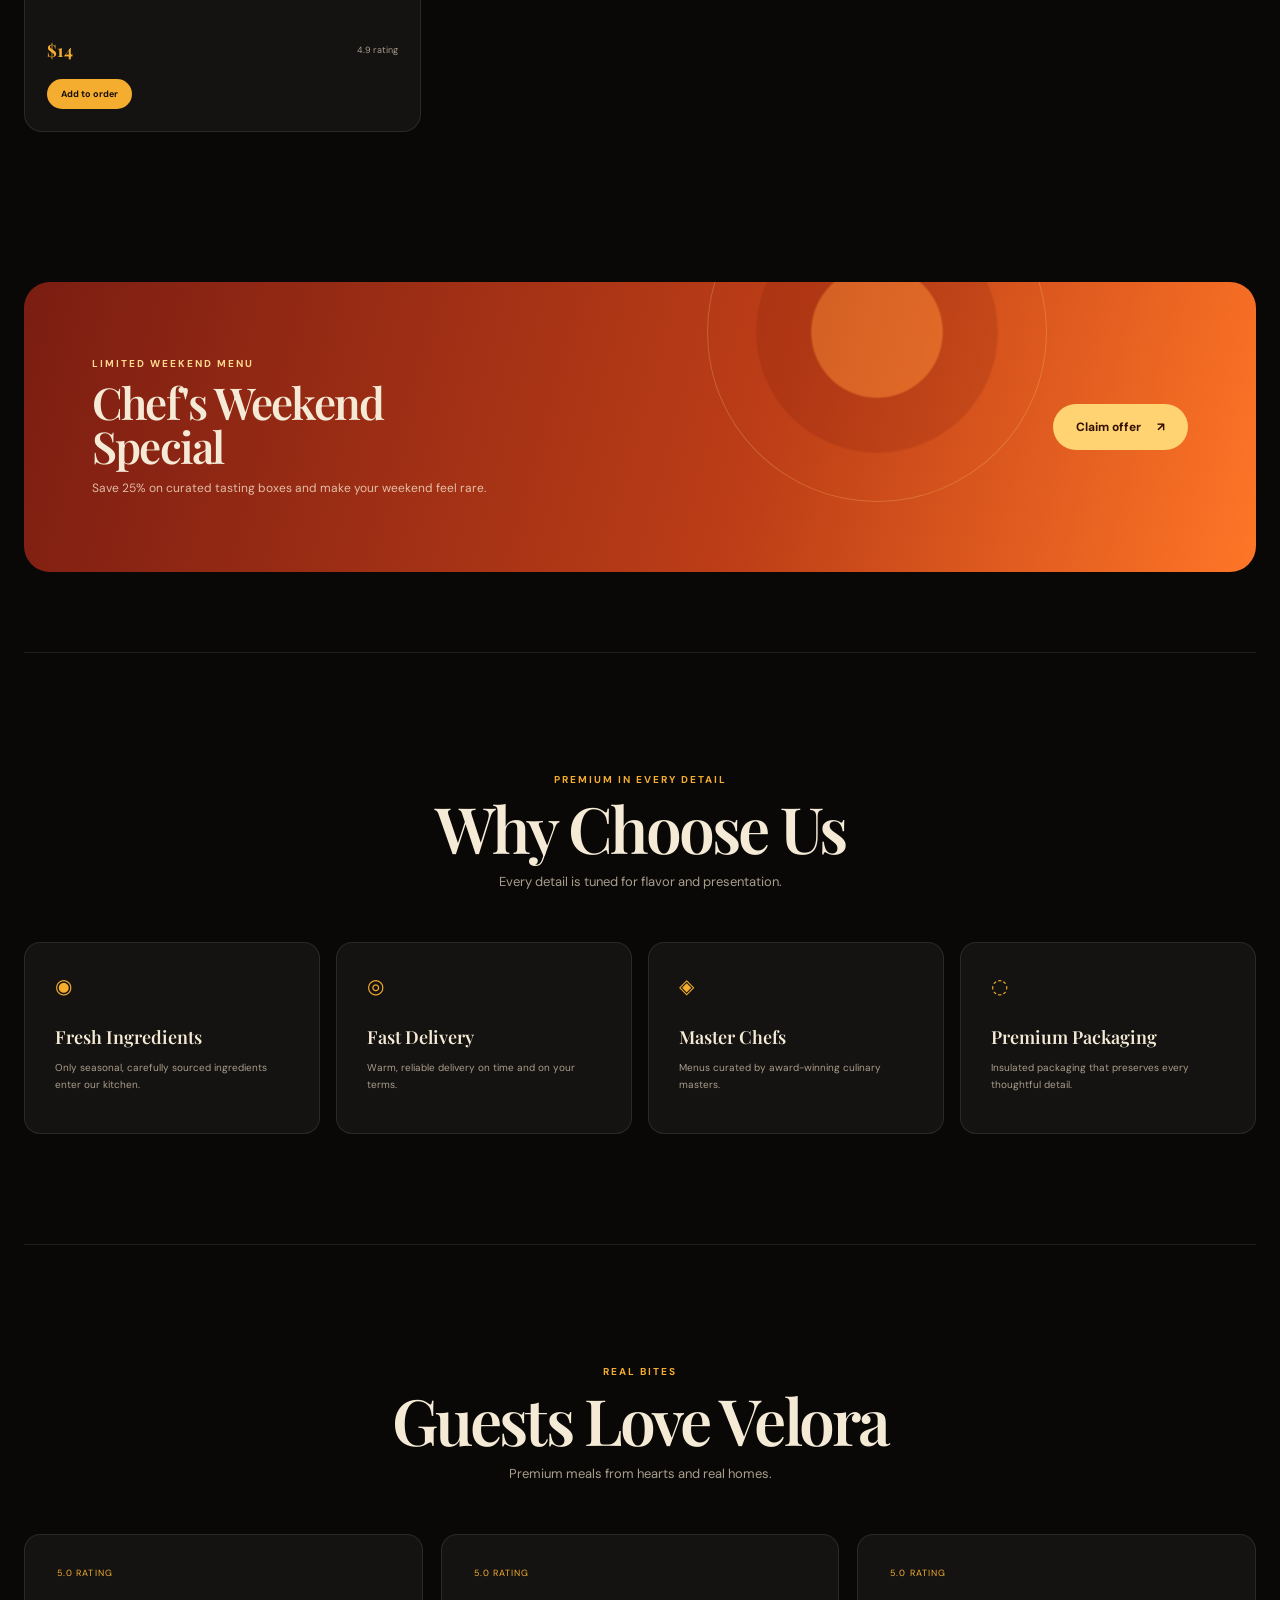
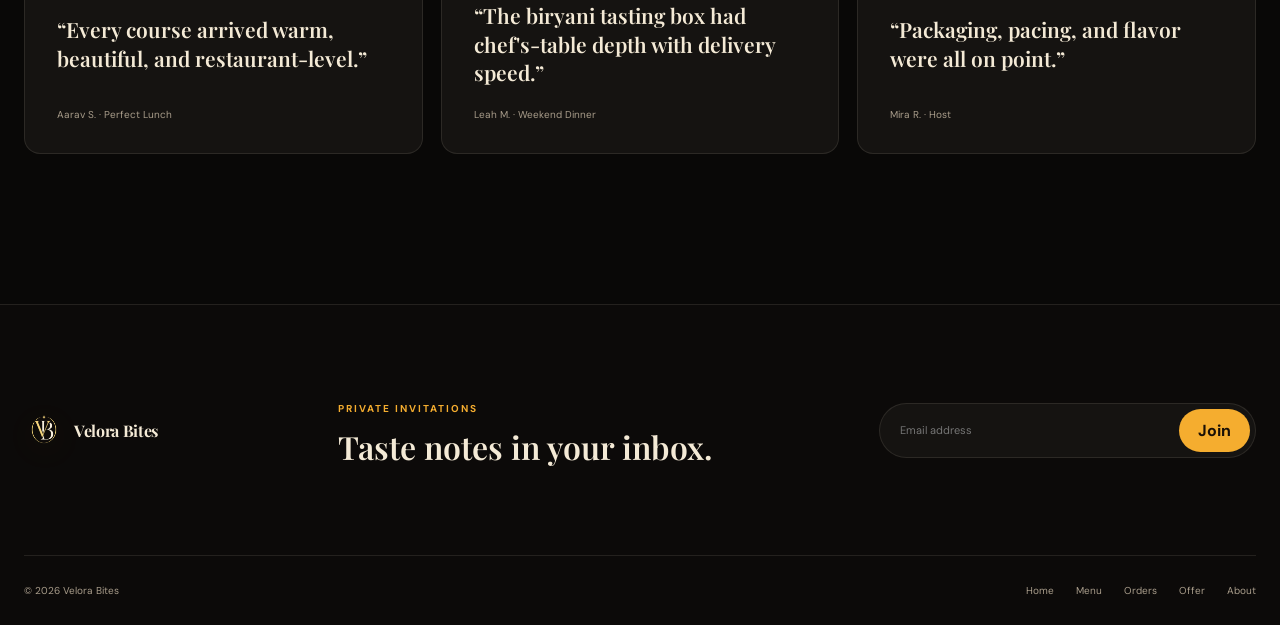
==== commit 0681309d: "Add premium orders page, 40-dish menu, and custom logo" ====
--- a/index.html
+++ b/index.html
@@ -10,6 +10,7 @@
   <link rel="preconnect" href="https://fonts.gstatic.com" crossorigin>
   <link href="https://fonts.googleapis.com/css2?family=DM+Sans:wght@400;500;600;700&family=Playfair+Display:ital,wght@0,600;0,700;1,600&display=swap" rel="stylesheet">
   <link rel="stylesheet" href="styles.css">
+  <script src="menu-data.js" defer></script>
   <script src="script.js" defer></script>
 </head>
 <body>
@@ -17,25 +18,18 @@
 
   <header class="site-header" id="top">
     <a class="brand" href="#top" aria-label="Velora Bites home">
-      <span class="brand-mark">VB</span>
+      <img class="brand-logo" src="assets/velora-logo.png" alt="" width="42" height="42">
       <span>Velora Bites</span>
     </a>
-
-    <button class="menu-toggle" type="button" aria-label="Open navigation" aria-expanded="false" aria-controls="main-nav">
-      <span></span><span></span>
-    </button>
-
+    <button class="menu-toggle" type="button" aria-label="Open navigation" aria-expanded="false" aria-controls="main-nav"><span></span><span></span></button>
     <nav class="main-nav" id="main-nav" aria-label="Primary navigation">
       <a class="active" href="#top">Home</a>
       <a href="#menu">Menu</a>
-      <a href="#order">Orders</a>
+      <a href="orders.html">Orders</a>
       <a href="#offer">Offer</a>
       <a href="#about">About</a>
     </nav>
-
-    <a class="mini-cart" href="#order" aria-label="View order, currently zero items">
-      <span>Order</span><strong id="cart-count">0</strong>
-    </a>
+    <a class="mini-cart" href="orders.html" aria-label="View order, currently zero items"><span>Order</span><strong id="cart-count">0</strong></a>
   </header>
 
   <main>
@@ -53,236 +47,40 @@
           <div><strong>4.9/5</strong><span>from verified guests</span></div>
         </div>
       </div>
-
       <div class="hero-visual" data-reveal>
-        <div class="dish-art dish-art-large">
-          <img src="https://unsplash.com/photos/9osoakefXmQ/download?force=true&amp;w=1600" alt="Fine dining plate served beside a glass of wine" width="1600" height="1200" fetchpriority="high">
-        </div>
-        <p>Luxury food photography</p>
-        <span class="visual-tag">Chef selected</span>
+        <div class="dish-art dish-art-large"><img src="https://unsplash.com/photos/9osoakefXmQ/download?force=true&amp;w=1600" alt="Fine dining plate served beside a glass of wine" width="1600" height="1200" fetchpriority="high"></div>
+        <p>Luxury food photography</p><span class="visual-tag">Chef selected</span>
       </div>
     </section>
 
     <section class="categories section-shell" id="menu">
       <header class="section-heading" data-reveal>
-        <p class="kicker">Curated by cuisine</p>
-        <h2>Featured Categories</h2>
-        <p>Explore refined flavors by cuisine.</p>
+        <p class="kicker">Curated by cuisine</p><h2>Explore the Full Menu</h2><p>Forty chef-crafted dishes across four distinct collections.</p>
       </header>
-
       <div class="category-grid category-grid-wide" role="list" data-reveal>
-        <button class="category-card active" type="button" data-filter="all">
-          <span class="category-icon">✦</span><strong>All Dishes</strong><small>12 curated plates</small>
-        </button>
-        <button class="category-card" type="button" data-filter="italian">
-          <span class="category-icon">✧</span><strong>Italian</strong><small>3 refined classics</small>
-        </button>
-        <button class="category-card" type="button" data-filter="indian">
-          <span class="category-icon">✦</span><strong>Indian</strong><small>3 chef favorites</small>
-        </button>
-        <button class="category-card" type="button" data-filter="dessert">
-          <span class="category-icon">✧</span><strong>Desserts</strong><small>3 artisan sweets</small>
-        </button>
-        <button class="category-card" type="button" data-filter="drinks">
-          <span class="category-icon">✦</span><strong>Drinks</strong><small>3 signature pours</small>
-        </button>
+        <button class="category-card active" type="button" data-filter="all"><span class="category-icon">✦</span><strong>All Dishes</strong><small>40 curated plates</small></button>
+        <button class="category-card" type="button" data-filter="italian"><span class="category-icon">✧</span><strong>Italian</strong><small>10 refined classics</small></button>
+        <button class="category-card" type="button" data-filter="indian"><span class="category-icon">✦</span><strong>Indian & Chaat</strong><small>10 regional favorites</small></button>
+        <button class="category-card" type="button" data-filter="dessert"><span class="category-icon">✧</span><strong>Desserts</strong><small>10 artisan sweets</small></button>
+        <button class="category-card" type="button" data-filter="drinks"><span class="category-icon">✦</span><strong>Drinks</strong><small>10 signature pours</small></button>
       </div>
     </section>
 
     <section class="signature section-shell">
       <header class="section-heading" data-reveal>
-        <p class="kicker">Velora favorites</p>
-        <h2>Signature Dishes</h2>
-        <p>High-end tastes designed for fine dining at your table.</p>
+        <p class="kicker">Velora favorites</p><h2>Signature Dishes</h2><p>Choose a collection, add your favorites, then review everything on the dedicated Orders page.</p>
       </header>
-
-      <div class="dish-grid" id="dish-grid">
-        <article class="dish-card" data-category="italian" data-reveal>
-          <div class="dish-art"><img src="https://images.pexels.com/photos/17237178/pexels-photo-17237178.jpeg?auto=compress&amp;cs=tinysrgb&amp;w=900" alt="Truffle risotto arranged on a white plate" width="900" height="600" loading="lazy" decoding="async"></div>
-          <div class="dish-content">
-            <p class="dish-label">Chef's signature</p>
-            <h3>Truffle Risotto</h3>
-            <p>Creamy arborio rice, aged parmesan, shaved truffle, and herb oil.</p>
-            <div class="dish-meta"><strong>$28</strong><span>4.9 rating</span></div>
-            <button class="add-button" type="button" data-item="Truffle Risotto" data-price="28">Add</button>
-          </div>
-        </article>
-
-        <article class="dish-card" data-category="italian" data-reveal>
-          <div class="dish-art"><img src="https://cdn.pixabay.com/photo/2017/11/08/22/18/spaghetti-2931846_640.jpg" alt="Italian spaghetti plated with herbs and tomato" width="640" height="426" loading="lazy" decoding="async"></div>
-          <div class="dish-content">
-            <p class="dish-label">Slow-cooked classic</p>
-            <h3>Ember Spaghetti</h3>
-            <p>Bronze-cut pasta, San Marzano tomato, basil, and aged pecorino.</p>
-            <div class="dish-meta"><strong>$22</strong><span>4.8 rating</span></div>
-            <button class="add-button" type="button" data-item="Ember Spaghetti" data-price="22">Add</button>
-          </div>
-        </article>
-
-        <article class="dish-card" data-category="italian" data-reveal>
-          <div class="dish-art"><img src="https://cdn.pixabay.com/photo/2022/10/18/12/30/pizza-7530132_1280.jpg" alt="Neapolitan pizza with tomato and fresh herbs" width="1280" height="853" loading="lazy" decoding="async"></div>
-          <div class="dish-content">
-            <p class="dish-label">Wood-fired</p>
-            <h3>Velora Margherita</h3>
-            <p>Hand-stretched dough, buffalo mozzarella, tomato, and basil oil.</p>
-            <div class="dish-meta"><strong>$20</strong><span>4.9 rating</span></div>
-            <button class="add-button" type="button" data-item="Velora Margherita" data-price="20">Add</button>
-          </div>
-        </article>
-
-        <article class="dish-card" data-category="indian" data-reveal>
-          <div class="dish-art variant-two"><img src="https://cdn.pixabay.com/photo/2022/02/12/15/03/biryani-7009119_1280.jpg" alt="Saffron biryani served in a dark bowl" width="1280" height="853" loading="lazy" decoding="async"></div>
-          <div class="dish-content">
-            <p class="dish-label">Saffron infused</p>
-            <h3>Saffron Biryani</h3>
-            <p>Aromatic basmati, royal spices, tender vegetables, and saffron.</p>
-            <div class="dish-meta"><strong>$24</strong><span>4.8 rating</span></div>
-            <button class="add-button" type="button" data-item="Saffron Biryani" data-price="24">Add</button>
-          </div>
-        </article>
-
-        <article class="dish-card" data-category="indian" data-reveal>
-          <div class="dish-art"><img src="https://cdn.pixabay.com/photo/2020/05/10/13/53/naan-5154130_1280.jpg" alt="Butter chicken served with freshly baked naan" width="1280" height="853" loading="lazy" decoding="async"></div>
-          <div class="dish-content">
-            <p class="dish-label">Silken & smoky</p>
-            <h3>Royal Butter Chicken</h3>
-            <p>Charred chicken, tomato-cashew sauce, cultured butter, and fenugreek.</p>
-            <div class="dish-meta"><strong>$26</strong><span>4.9 rating</span></div>
-            <button class="add-button" type="button" data-item="Royal Butter Chicken" data-price="26">Add</button>
-          </div>
-        </article>
-
-        <article class="dish-card" data-category="indian" data-reveal>
-          <div class="dish-art"><img src="https://cdn.pixabay.com/photo/2018/12/04/16/49/tandoori-3856045_1280.jpg" alt="Tandoori chicken tikka with charred edges" width="1280" height="854" loading="lazy" decoding="async"></div>
-          <div class="dish-content">
-            <p class="dish-label">From the clay oven</p>
-            <h3>Tandoori Tasting Plate</h3>
-            <p>Yogurt-marinated chicken, smoked pepper, mint chutney, and lime.</p>
-            <div class="dish-meta"><strong>$25</strong><span>4.8 rating</span></div>
-            <button class="add-button" type="button" data-item="Tandoori Tasting Plate" data-price="25">Add</button>
-          </div>
-        </article>
-
-        <article class="dish-card" data-category="dessert" data-reveal>
-          <div class="dish-art variant-three"><img src="https://images.pexels.com/photos/34759483/pexels-photo-34759483.jpeg?auto=compress&amp;cs=tinysrgb&amp;w=900" alt="Elegant tiramisu dessert served in a glass" width="900" height="600" loading="lazy" decoding="async"></div>
-          <div class="dish-content">
-            <p class="dish-label">House made</p>
-            <h3>Velvet Tiramisu</h3>
-            <p>Espresso-soaked layers, mascarpone cream, and dark cocoa.</p>
-            <div class="dish-meta"><strong>$14</strong><span>5.0 rating</span></div>
-            <button class="add-button" type="button" data-item="Velvet Tiramisu" data-price="14">Add</button>
-          </div>
-        </article>
-
-        <article class="dish-card" data-category="dessert" data-reveal>
-          <div class="dish-art"><img src="https://cdn.pixabay.com/photo/2025/02/24/08/37/lava-cake-9427576_1280.jpg" alt="Chocolate lava cake with a molten center" width="1280" height="853" loading="lazy" decoding="async"></div>
-          <div class="dish-content">
-            <p class="dish-label">Baked to order</p>
-            <h3>Midnight Lava Cake</h3>
-            <p>Dark chocolate fondant, molten center, cocoa, and vanilla cream.</p>
-            <div class="dish-meta"><strong>$16</strong><span>4.9 rating</span></div>
-            <button class="add-button" type="button" data-item="Midnight Lava Cake" data-price="16">Add</button>
-          </div>
-        </article>
-
-        <article class="dish-card" data-category="dessert" data-reveal>
-          <div class="dish-art"><img src="https://cdn.pixabay.com/photo/2019/09/24/21/49/cake-4502270_1280.jpg" alt="Chocolate cake decorated for an elegant dessert course" width="1280" height="912" loading="lazy" decoding="async"></div>
-          <div class="dish-content">
-            <p class="dish-label">Velora patisserie</p>
-            <h3>Chocolate Nocturne</h3>
-            <p>Chocolate sponge, espresso ganache, praline, and sea salt.</p>
-            <div class="dish-meta"><strong>$15</strong><span>4.8 rating</span></div>
-            <button class="add-button" type="button" data-item="Chocolate Nocturne" data-price="15">Add</button>
-          </div>
-        </article>
-
-        <article class="dish-card" data-category="drinks" data-reveal>
-          <div class="dish-art variant-four"><img src="https://cdn.pixabay.com/photo/2022/06/01/08/57/orange-drink-7235139_1280.jpg" alt="Orange citrus drink served over ice" width="1280" height="853" loading="lazy" decoding="async"></div>
-          <div class="dish-content">
-            <p class="dish-label">Citrus & spice</p>
-            <h3>Citrus Ember Mocktail</h3>
-            <p>Blood orange, smoked rosemary, ginger, and tonic.</p>
-            <div class="dish-meta"><strong>$12</strong><span>4.7 rating</span></div>
-            <button class="add-button" type="button" data-item="Citrus Ember Mocktail" data-price="12">Add</button>
-          </div>
-        </article>
-
-        <article class="dish-card" data-category="drinks" data-reveal>
-          <div class="dish-art"><img src="https://cdn.pixabay.com/photo/2018/07/04/18/18/cocktail-3516654_1280.jpg" alt="Berry spritz with mint in a tall glass" width="938" height="1280" loading="lazy" decoding="async"></div>
-          <div class="dish-content">
-            <p class="dish-label">Botanical pour</p>
-            <h3>Ruby Garden Spritz</h3>
-            <p>Mixed berries, mint, elderflower, sparkling water, and citrus.</p>
-            <div class="dish-meta"><strong>$13</strong><span>4.8 rating</span></div>
-            <button class="add-button" type="button" data-item="Ruby Garden Spritz" data-price="13">Add</button>
-          </div>
-        </article>
-
-        <article class="dish-card" data-category="drinks" data-reveal>
-          <div class="dish-art"><img src="https://cdn.pixabay.com/photo/2017/05/28/08/12/blueberry-2350367_1280.jpg" alt="Blueberry beverage garnished with fresh berries" width="1280" height="853" loading="lazy" decoding="async"></div>
-          <div class="dish-content">
-            <p class="dish-label">Cold pressed</p>
-            <h3>Blue Velvet Cooler</h3>
-            <p>Blueberry, white grape, basil, lemon, and a mineral-water finish.</p>
-            <div class="dish-meta"><strong>$11</strong><span>4.7 rating</span></div>
-            <button class="add-button" type="button" data-item="Blue Velvet Cooler" data-price="11">Add</button>
-          </div>
-        </article>
-      </div>
-    </section>
-
-    <section class="order-section section-shell" id="order">
-      <header class="section-heading" data-reveal>
-        <p class="kicker">Your table, your way</p>
-        <h2>Your Order</h2>
-        <p>Review your dishes, choose quantities, and arrange delivery.</p>
-      </header>
-
-      <div class="order-layout" data-reveal>
-        <div class="order-list-panel">
-          <div class="order-panel-heading"><h3>Selected dishes</h3><button id="clear-order" type="button">Clear order</button></div>
-          <div class="order-items" id="order-items" aria-live="polite"></div>
-          <div class="order-empty" id="order-empty">
-            <span>✦</span><h3>Your order is waiting.</h3><p>Add a few dishes from the menu to begin.</p><a class="button button-ghost" href="#menu">Explore menu</a>
-          </div>
-        </div>
-
-        <aside class="order-summary">
-          <p class="kicker">Order summary</p>
-          <div class="summary-row"><span>Subtotal</span><strong id="order-subtotal">$0.00</strong></div>
-          <div class="summary-row"><span>Delivery</span><strong id="order-delivery">$0.00</strong></div>
-          <div class="summary-row"><span>Service</span><strong id="order-service">$0.00</strong></div>
-          <p class="delivery-note" id="delivery-note">Free delivery on orders over $60.</p>
-          <div class="summary-row summary-total"><span>Total</span><strong id="order-total">$0.00</strong></div>
-
-          <form class="order-form" id="order-form">
-            <label><span>Name</span><input name="name" type="text" autocomplete="name" placeholder="Your name" required></label>
-            <label><span>Phone</span><input name="phone" type="tel" autocomplete="tel" placeholder="Phone number" required></label>
-            <label><span>Delivery address</span><input name="address" type="text" autocomplete="street-address" placeholder="Street and city" required></label>
-            <label><span>Delivery time</span><select name="time" required><option value="">Choose a time</option><option>As soon as possible</option><option>In 45 minutes</option><option>In 90 minutes</option><option>Schedule for tonight</option></select></label>
-            <button class="button button-primary place-order" id="place-order" type="submit" disabled>Place order <span>↗</span></button>
-          </form>
-        </aside>
-      </div>
+      <div class="menu-results-bar" data-reveal><p><span id="visible-count">40</span> dishes available</p><a href="orders.html">View your order <span>↗</span></a></div>
+      <div class="dish-grid" id="dish-grid" aria-live="polite"></div>
     </section>
 
     <section class="weekend-offer section-shell" id="offer" data-reveal>
-      <div>
-        <p class="kicker light">Limited weekend menu</p>
-        <h2>Chef's Weekend<br>Special</h2>
-        <p>Save 25% on curated tasting boxes and make your weekend feel rare.</p>
-      </div>
-      <a class="button button-light" href="#menu">Claim offer <span>↗</span></a>
-      <div class="offer-orb" aria-hidden="true"></div>
+      <div><p class="kicker light">Limited weekend menu</p><h2>Chef's Weekend<br>Special</h2><p>Save 25% on curated tasting boxes and make your weekend feel rare.</p></div>
+      <a class="button button-light" href="#menu">Claim offer <span>↗</span></a><div class="offer-orb" aria-hidden="true"></div>
     </section>
 
     <section class="why section-shell" id="about">
-      <header class="section-heading" data-reveal>
-        <p class="kicker">Premium in every detail</p>
-        <h2>Why Choose Us</h2>
-        <p>Every detail is tuned for flavor and presentation.</p>
-      </header>
-
+      <header class="section-heading" data-reveal><p class="kicker">Premium in every detail</p><h2>Why Choose Us</h2><p>Every detail is tuned for flavor and presentation.</p></header>
       <div class="benefit-grid">
         <article class="benefit-card" data-reveal><span>◉</span><h3>Fresh Ingredients</h3><p>Only seasonal, carefully sourced ingredients enter our kitchen.</p></article>
         <article class="benefit-card" data-reveal><span>◎</span><h3>Fast Delivery</h3><p>Warm, reliable delivery on time and on your terms.</p></article>
@@ -292,11 +90,7 @@
     </section>
 
     <section class="reviews section-shell">
-      <header class="section-heading" data-reveal>
-        <p class="kicker">Real bites</p>
-        <h2>Guests Love Velora</h2>
-        <p>Premium meals from hearts and real homes.</p>
-      </header>
+      <header class="section-heading" data-reveal><p class="kicker">Real bites</p><h2>Guests Love Velora</h2><p>Premium meals from hearts and real homes.</p></header>
       <div class="review-grid">
         <blockquote data-reveal><span>5.0 rating</span><p>“Every course arrived warm, beautiful, and restaurant-level.”</p><footer>Aarav S. · Perfect Lunch</footer></blockquote>
         <blockquote data-reveal><span>5.0 rating</span><p>“The biryani tasting box had chef's-table depth with delivery speed.”</p><footer>Leah M. · Weekend Dinner</footer></blockquote>
@@ -307,17 +101,12 @@
 
   <footer class="site-footer">
     <div class="footer-top section-shell">
-      <a class="brand" href="#top"><span class="brand-mark">VB</span><span>Velora Bites</span></a>
+      <a class="brand" href="#top"><img class="brand-logo" src="assets/velora-logo.png" alt="" width="42" height="42"><span>Velora Bites</span></a>
       <div class="footer-copy"><p class="kicker">Private invitations</p><h2>Taste notes in your inbox.</h2></div>
-      <form class="newsletter" id="newsletter-form">
-        <label class="sr-only" for="email">Email address</label>
-        <input id="email" name="email" type="email" placeholder="Email address" required>
-        <button type="submit">Join</button>
-      </form>
+      <form class="newsletter" id="newsletter-form"><label class="sr-only" for="email">Email address</label><input id="email" name="email" type="email" placeholder="Email address" required><button type="submit">Join</button></form>
     </div>
-    <div class="footer-bottom section-shell"><p>© <span id="year"></span> Velora Bites</p><nav><a href="#top">Home</a><a href="#menu">Menu</a><a href="#order">Orders</a><a href="#offer">Offer</a><a href="#about">About</a></nav></div>
+    <div class="footer-bottom section-shell"><p>© <span id="year"></span> Velora Bites</p><nav><a href="#top">Home</a><a href="#menu">Menu</a><a href="orders.html">Orders</a><a href="#offer">Offer</a><a href="#about">About</a></nav></div>
   </footer>
-
   <div class="toast" id="toast" role="status" aria-live="polite"></div>
 </body>
 </html>
--- a/styles.css
+++ b/styles.css
@@ -24,7 +24,7 @@
 .section-shell { width: min(calc(100% - 48px), var(--max)); margin-inline: auto; }
 .site-header { width: min(calc(100% - 48px), var(--max)); height: 82px; margin-inline: auto; display: grid; grid-template-columns: 1fr auto 1fr; align-items: center; border-bottom: 1px solid var(--line); position: relative; z-index: 50; }
 .brand { display: inline-flex; align-items: center; gap: 10px; width: fit-content; font-family: var(--serif); font-weight: 700; letter-spacing: -.02em; }
-.brand-mark { display: grid; place-items: center; width: 32px; aspect-ratio: 1; border-radius: 50%; color: #19100a; background: linear-gradient(145deg, #ffd66e, var(--gold)); font: 700 10px var(--sans); }
+.brand-logo { width: 40px; height: 40px; display: block; object-fit: contain; filter: drop-shadow(0 7px 16px rgba(245,173,47,.14)); }
 .main-nav { display: flex; gap: 32px; align-items: center; }
 .main-nav a { color: var(--muted); font-size: 13px; transition: color .25s ease; }
 .main-nav a:hover, .main-nav a.active { color: var(--cream); }
@@ -79,6 +79,12 @@
 .category-card strong { display: block; font: 600 18px var(--serif); }
 .category-card small { display: block; margin-top: 9px; color: var(--muted); font-size: 9px; }
 .dish-grid { display: grid; grid-template-columns: repeat(3, 1fr); gap: 20px; }
+.menu-results-bar { min-height: 54px; margin: -18px 0 24px; padding: 0 18px; display: flex; align-items: center; justify-content: space-between; border: 1px solid var(--line); border-radius: 14px; color: var(--muted); background: rgba(21,19,17,.7); font-size: 10px; }
+.menu-results-bar p { margin: 0; }
+.menu-results-bar span { color: var(--gold); font-weight: 700; }
+.menu-results-bar a { color: var(--cream); font-weight: 700; transition: color .2s ease; }
+.menu-results-bar a span { margin-left: 7px; }
+.menu-results-bar a:hover { color: var(--gold); }
 .dish-card { padding: 10px; border: 1px solid var(--line); border-radius: 18px; background: var(--panel); transition: transform .35s ease, opacity .3s ease; }
 .dish-card:hover { transform: translateY(-7px); }
 .dish-card.is-hidden { display: none; }
@@ -99,6 +105,7 @@
 .order-list-panel { min-height: 500px; padding: 28px; }
 .order-panel-heading { display: flex; align-items: center; justify-content: space-between; padding-bottom: 22px; border-bottom: 1px solid var(--line); }
 .order-panel-heading h3 { margin: 0; font: 600 24px var(--serif); }
+.order-panel-heading h2 { margin: 6px 0 0; font: 600 30px var(--serif); }
 .order-panel-heading button { border: 0; color: var(--muted); background: transparent; font-size: 10px; cursor: pointer; transition: color .2s ease; }
 .order-panel-heading button:hover { color: var(--gold); }
 .order-empty { min-height: 380px; display: flex; flex-direction: column; align-items: center; justify-content: center; text-align: center; }
@@ -110,6 +117,7 @@
 .order-item { display: grid; grid-template-columns: 84px minmax(0,1fr) auto; gap: 18px; align-items: center; padding: 12px; border: 1px solid var(--line); border-radius: 16px; background: #11100e; }
 .order-item img { width: 84px; height: 76px; display: block; border-radius: 11px; object-fit: cover; filter: saturate(.9) brightness(.84); }
 .order-item-copy h4 { margin: 0 0 7px; font: 600 17px var(--serif); }
+.order-item-copy h3 { margin: 0 0 7px; font: 600 19px var(--serif); }
 .order-item-copy p { margin: 0; color: var(--gold); font-size: 11px; }
 .quantity-control { display: inline-flex; align-items: center; gap: 12px; margin-top: 13px; padding: 4px; border: 1px solid var(--line); border-radius: 999px; }
 .quantity-control button { width: 24px; height: 24px; display: grid; place-items: center; border: 0; border-radius: 50%; background: #211c18; cursor: pointer; }
@@ -132,6 +140,33 @@
 .place-order { width: 100%; margin-top: 7px; cursor: pointer; }
 .place-order:disabled { opacity: .35; cursor: not-allowed; transform: none; }
 
+.orders-page { background: radial-gradient(circle at 75% 5%, rgba(143,33,20,.18), transparent 28%), var(--ink); }
+.order-hero { min-height: 520px; padding-block: 82px 76px; display: grid; grid-template-columns: 1.25fr .75fr; align-items: center; gap: 90px; }
+.order-hero .back-link { display: inline-block; margin-bottom: 44px; color: var(--muted); font-size: 10px; transition: color .2s ease; }
+.order-hero .back-link:hover { color: var(--gold); }
+.order-hero h1 { margin: 16px 0 22px; font: 600 clamp(54px, 6.5vw, 92px)/.93 var(--serif); letter-spacing: -.055em; }
+.order-hero h1 em { color: var(--gold); font-weight: 600; }
+.order-hero > div:first-child > p:last-child { max-width: 620px; color: var(--muted); font-size: 14px; line-height: 1.8; }
+.order-hero-card { min-height: 330px; padding: 44px; display: flex; flex-direction: column; align-items: center; justify-content: center; border: 1px solid rgba(245,173,47,.22); border-radius: 999px 999px 28px 28px; background: linear-gradient(155deg, rgba(54,20,14,.8), rgba(21,19,17,.95)); text-align: center; box-shadow: 0 35px 80px rgba(0,0,0,.22); }
+.order-hero-card img { width: 145px; height: 145px; object-fit: contain; margin-bottom: 22px; }
+.order-hero-card span { color: var(--gold); letter-spacing: .23em; font-size: 8px; }
+.order-hero-card strong { margin-top: 10px; font: 600 18px/1.35 var(--serif); }
+.orders-page .order-section { padding-top: 80px; }
+.orders-page .order-list-panel { min-height: 620px; }
+.orders-page .order-summary h2 { margin: 8px 0 26px; font: 600 30px var(--serif); }
+.empty-logo { width: 74px; height: 74px; object-fit: contain; opacity: .9; }
+.add-more-link { display: none; width: fit-content; margin: 24px auto 0; color: var(--gold); font-size: 10px; font-weight: 700; }
+.add-more-link.is-visible { display: block; }
+.form-pair { display: grid; grid-template-columns: 1fr 1fr; gap: 10px; }
+.secure-note { margin: 3px 0 0; color: var(--muted); text-align: center; font-size: 8px; }
+.service-promises { margin-bottom: 100px; display: grid; grid-template-columns: repeat(3, 1fr); border: 1px solid var(--line); border-radius: 22px; overflow: hidden; background: var(--panel); }
+.service-promises article { min-height: 190px; padding: 34px; border-right: 1px solid var(--line); }
+.service-promises article:last-child { border-right: 0; }
+.service-promises span { color: var(--gold); font-size: 9px; letter-spacing: .15em; }
+.service-promises h3 { margin: 34px 0 8px; font: 600 20px var(--serif); }
+.service-promises p { margin: 0; color: var(--muted); font-size: 10px; line-height: 1.7; }
+.compact-footer { margin-top: 0; }
+
 .weekend-offer { min-height: 290px; margin-block: 40px 80px; padding: 58px 68px; display: flex; position: relative; align-items: center; justify-content: space-between; overflow: hidden; border-radius: 26px; background: linear-gradient(105deg, #7b1d12, #bd3e17 60%, #ff7627); }
 .weekend-offer > *:not(.offer-orb) { position: relative; z-index: 2; }
 .weekend-offer h2 { margin: 8px 0 12px; font: 600 44px/1 var(--serif); letter-spacing: -.04em; }
@@ -172,6 +207,8 @@
   .review-grid { grid-template-columns: 1fr; }
   .order-layout { grid-template-columns: 1fr; }
   .order-summary { position: static; }
+  .order-hero { grid-template-columns: 1fr; gap: 45px; }
+  .order-hero-card { width: min(420px, 100%); margin-inline: auto; }
   .footer-top { grid-template-columns: 1fr 1fr; padding-block: 50px; }
   .footer-top .brand { grid-column: 1 / -1; }
 }
@@ -204,6 +241,15 @@
   .order-item { grid-template-columns: 68px 1fr; gap: 13px; }
   .order-item img { width: 68px; height: 68px; }
   .order-item-total { grid-column: 2; flex-direction: row; justify-content: space-between; align-items: center; }
+  .menu-results-bar { margin-top: -6px; }
+  .order-hero { min-height: auto; padding-block: 65px 60px; text-align: center; }
+  .order-hero .back-link { margin-bottom: 34px; }
+  .order-hero h1 { font-size: clamp(48px, 14vw, 66px); }
+  .order-hero-card { min-height: 300px; padding: 34px; }
+  .form-pair { grid-template-columns: 1fr; }
+  .service-promises { grid-template-columns: 1fr; }
+  .service-promises article { min-height: 160px; border-right: 0; border-bottom: 1px solid var(--line); }
+  .service-promises article:last-child { border-bottom: 0; }
   .weekend-offer { min-height: 360px; margin-block: 20px 70px; padding: 46px 26px; flex-direction: column; align-items: flex-start; justify-content: center; gap: 24px; }
   .weekend-offer h2 { font-size: 38px; }
   .offer-orb { right: -150px; top: -70px; }
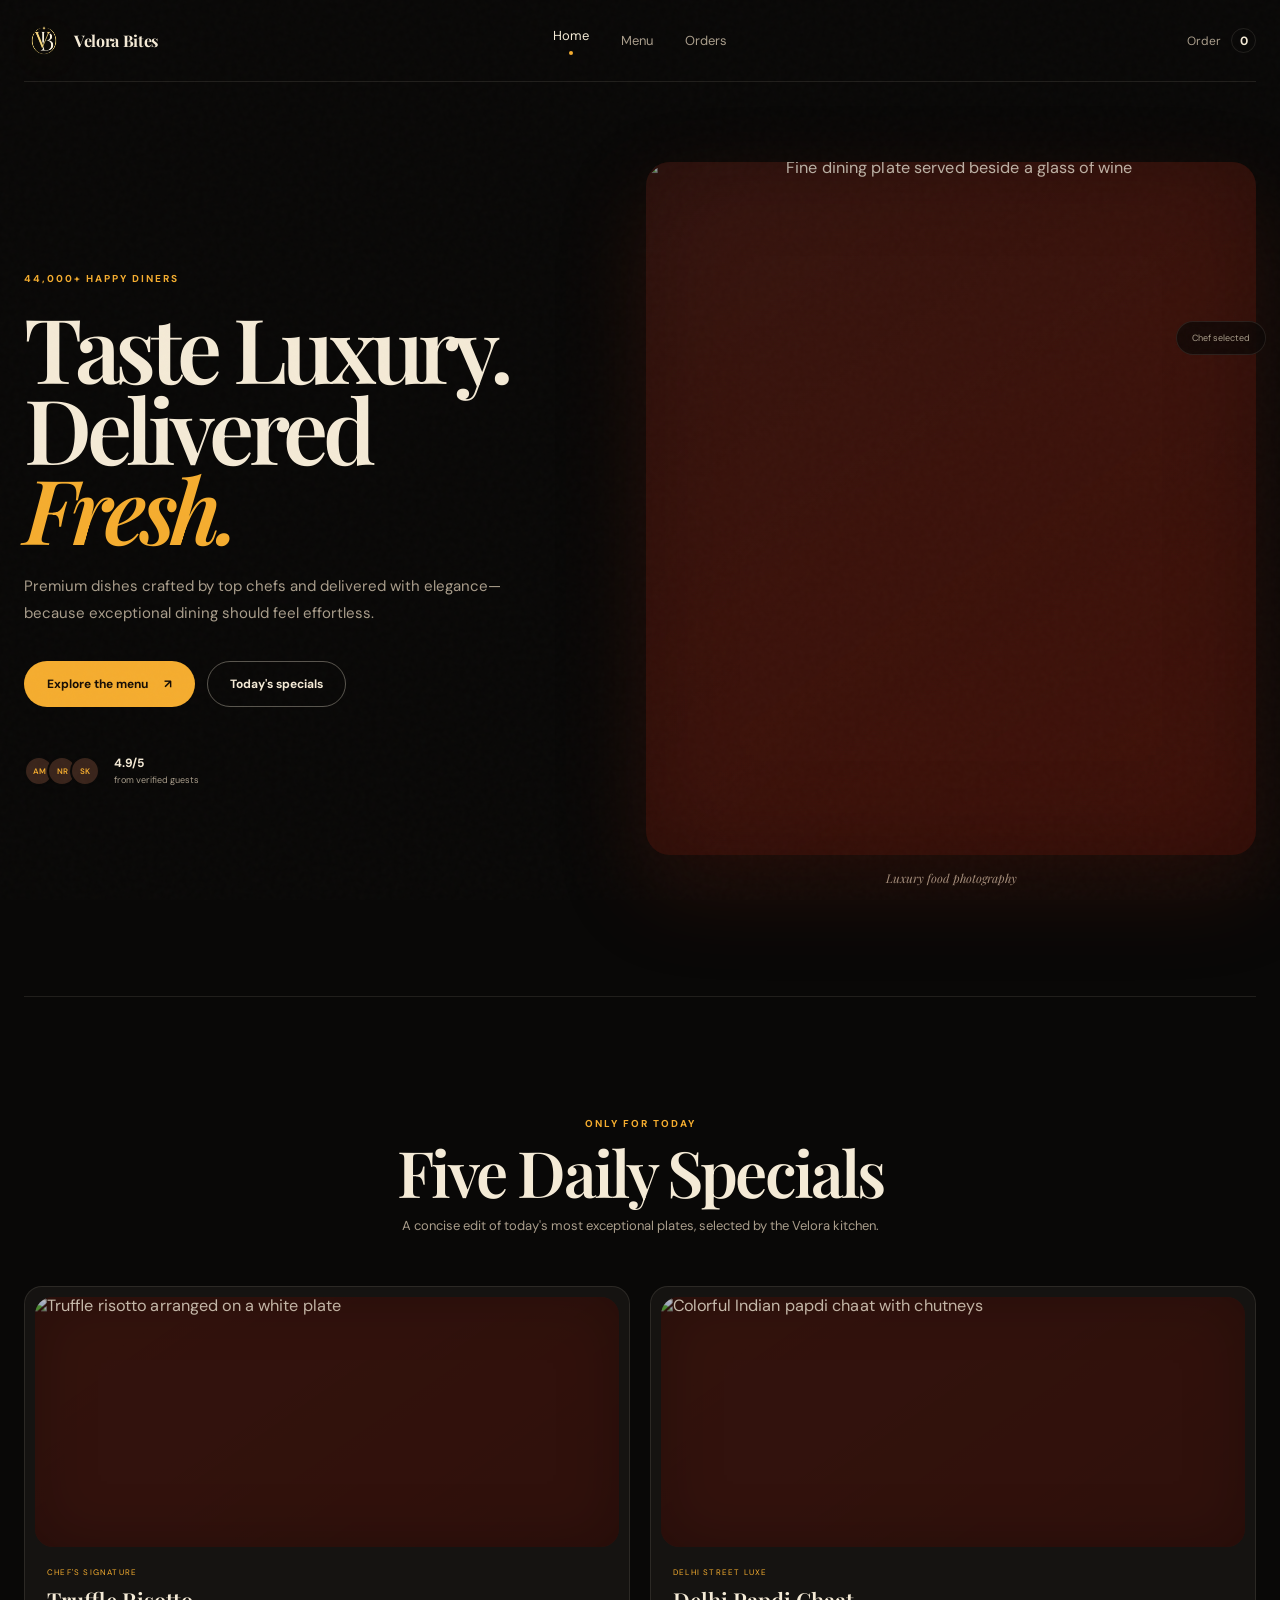
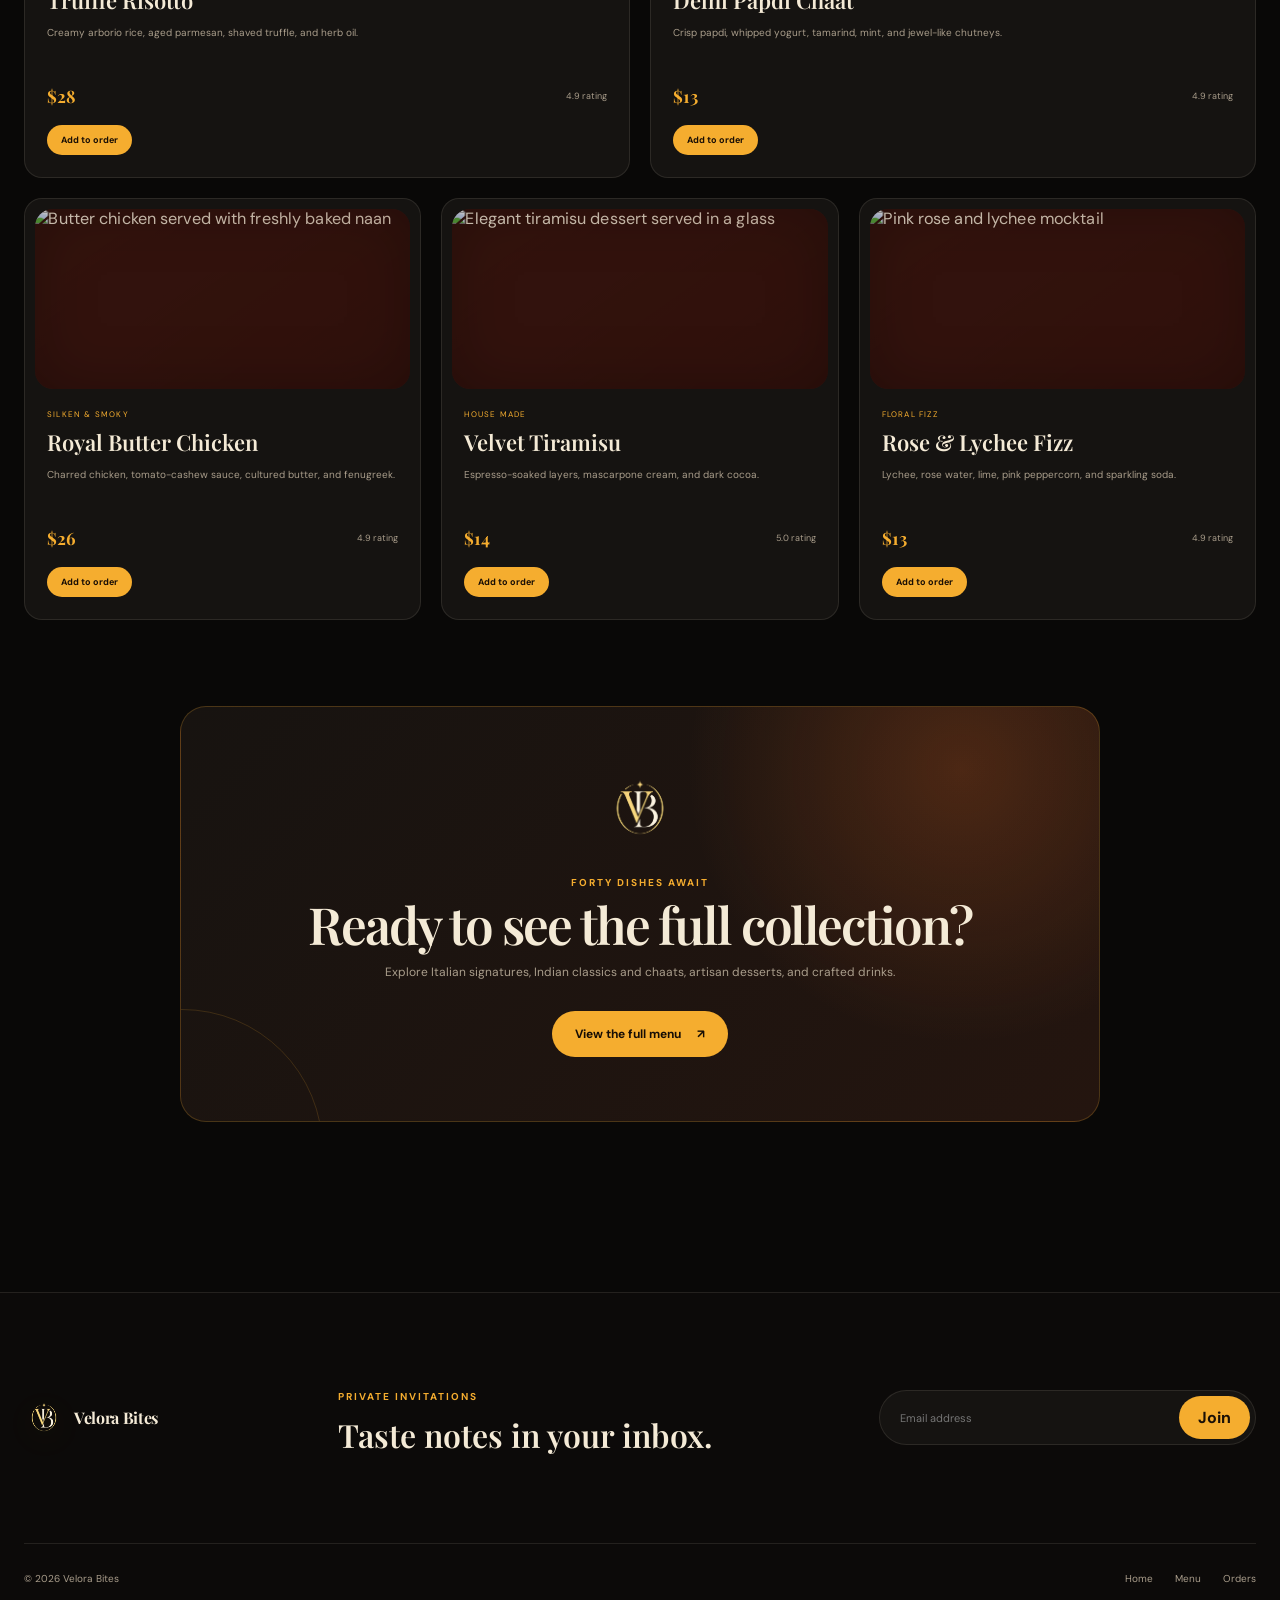
==== commit 11854e6e: "Split full menu into a dedicated page" ====
--- a/index.html
+++ b/index.html
@@ -3,7 +3,7 @@
 <head>
   <meta charset="UTF-8">
   <meta name="viewport" content="width=device-width, initial-scale=1.0">
-  <meta name="description" content="Velora Bites delivers chef-crafted luxury dining experiences, fresh ingredients, and signature dishes to your door.">
+  <meta name="description" content="Meet Velora Bites and discover today's five chef-selected dining specials.">
   <meta name="theme-color" content="#090807">
   <title>Velora Bites — Taste Luxury, Delivered Fresh</title>
   <link rel="preconnect" href="https://fonts.googleapis.com">
@@ -13,21 +13,14 @@
   <script src="menu-data.js" defer></script>
   <script src="script.js" defer></script>
 </head>
-<body>
+<body class="home-page">
   <div class="grain" aria-hidden="true"></div>
 
   <header class="site-header" id="top">
-    <a class="brand" href="#top" aria-label="Velora Bites home">
-      <img class="brand-logo" src="assets/velora-logo.png" alt="" width="42" height="42">
-      <span>Velora Bites</span>
-    </a>
+    <a class="brand" href="index.html" aria-label="Velora Bites home"><img class="brand-logo" src="assets/velora-logo.png" alt="" width="42" height="42"><span>Velora Bites</span></a>
     <button class="menu-toggle" type="button" aria-label="Open navigation" aria-expanded="false" aria-controls="main-nav"><span></span><span></span></button>
     <nav class="main-nav" id="main-nav" aria-label="Primary navigation">
-      <a class="active" href="#top">Home</a>
-      <a href="#menu">Menu</a>
-      <a href="orders.html">Orders</a>
-      <a href="#offer">Offer</a>
-      <a href="#about">About</a>
+      <a class="active" href="index.html">Home</a><a href="menu.html">Menu</a><a href="orders.html">Orders</a>
     </nav>
     <a class="mini-cart" href="orders.html" aria-label="View order, currently zero items"><span>Order</span><strong id="cart-count">0</strong></a>
   </header>
@@ -38,14 +31,8 @@
         <p class="eyebrow">44,000+ happy diners</p>
         <h1>Taste Luxury.<br>Delivered <em>Fresh.</em></h1>
         <p class="hero-intro">Premium dishes crafted by top chefs and delivered with elegance—because exceptional dining should feel effortless.</p>
-        <div class="button-row">
-          <a class="button button-primary" href="#menu">Order now <span>↗</span></a>
-          <a class="button button-ghost" href="#menu">View menu</a>
-        </div>
-        <div class="hero-proof" aria-label="Customer rating">
-          <div class="avatar-stack" aria-hidden="true"><i>AM</i><i>NR</i><i>SK</i></div>
-          <div><strong>4.9/5</strong><span>from verified guests</span></div>
-        </div>
+        <div class="button-row"><a class="button button-primary" href="menu.html">Explore the menu <span>↗</span></a><a class="button button-ghost" href="#daily-specials">Today's specials</a></div>
+        <div class="hero-proof" aria-label="Customer rating"><div class="avatar-stack" aria-hidden="true"><i>AM</i><i>NR</i><i>SK</i></div><div><strong>4.9/5</strong><span>from verified guests</span></div></div>
       </div>
       <div class="hero-visual" data-reveal>
         <div class="dish-art dish-art-large"><img src="https://unsplash.com/photos/9osoakefXmQ/download?force=true&amp;w=1600" alt="Fine dining plate served beside a glass of wine" width="1600" height="1200" fetchpriority="high"></div>
@@ -53,59 +40,20 @@
       </div>
     </section>
 
-    <section class="categories section-shell" id="menu">
-      <header class="section-heading" data-reveal>
-        <p class="kicker">Curated by cuisine</p><h2>Explore the Full Menu</h2><p>Forty chef-crafted dishes across four distinct collections.</p>
-      </header>
-      <div class="category-grid category-grid-wide" role="list" data-reveal>
-        <button class="category-card active" type="button" data-filter="all"><span class="category-icon">✦</span><strong>All Dishes</strong><small>40 curated plates</small></button>
-        <button class="category-card" type="button" data-filter="italian"><span class="category-icon">✧</span><strong>Italian</strong><small>10 refined classics</small></button>
-        <button class="category-card" type="button" data-filter="indian"><span class="category-icon">✦</span><strong>Indian & Chaat</strong><small>10 regional favorites</small></button>
-        <button class="category-card" type="button" data-filter="dessert"><span class="category-icon">✧</span><strong>Desserts</strong><small>10 artisan sweets</small></button>
-        <button class="category-card" type="button" data-filter="drinks"><span class="category-icon">✦</span><strong>Drinks</strong><small>10 signature pours</small></button>
-      </div>
-    </section>
-
-    <section class="signature section-shell">
-      <header class="section-heading" data-reveal>
-        <p class="kicker">Velora favorites</p><h2>Signature Dishes</h2><p>Choose a collection, add your favorites, then review everything on the dedicated Orders page.</p>
-      </header>
-      <div class="menu-results-bar" data-reveal><p><span id="visible-count">40</span> dishes available</p><a href="orders.html">View your order <span>↗</span></a></div>
-      <div class="dish-grid" id="dish-grid" aria-live="polite"></div>
-    </section>
-
-    <section class="weekend-offer section-shell" id="offer" data-reveal>
-      <div><p class="kicker light">Limited weekend menu</p><h2>Chef's Weekend<br>Special</h2><p>Save 25% on curated tasting boxes and make your weekend feel rare.</p></div>
-      <a class="button button-light" href="#menu">Claim offer <span>↗</span></a><div class="offer-orb" aria-hidden="true"></div>
-    </section>
-
-    <section class="why section-shell" id="about">
-      <header class="section-heading" data-reveal><p class="kicker">Premium in every detail</p><h2>Why Choose Us</h2><p>Every detail is tuned for flavor and presentation.</p></header>
-      <div class="benefit-grid">
-        <article class="benefit-card" data-reveal><span>◉</span><h3>Fresh Ingredients</h3><p>Only seasonal, carefully sourced ingredients enter our kitchen.</p></article>
-        <article class="benefit-card" data-reveal><span>◎</span><h3>Fast Delivery</h3><p>Warm, reliable delivery on time and on your terms.</p></article>
-        <article class="benefit-card" data-reveal><span>◈</span><h3>Master Chefs</h3><p>Menus curated by award-winning culinary masters.</p></article>
-        <article class="benefit-card" data-reveal><span>◌</span><h3>Premium Packaging</h3><p>Insulated packaging that preserves every thoughtful detail.</p></article>
-      </div>
-    </section>
-
-    <section class="reviews section-shell">
-      <header class="section-heading" data-reveal><p class="kicker">Real bites</p><h2>Guests Love Velora</h2><p>Premium meals from hearts and real homes.</p></header>
-      <div class="review-grid">
-        <blockquote data-reveal><span>5.0 rating</span><p>“Every course arrived warm, beautiful, and restaurant-level.”</p><footer>Aarav S. · Perfect Lunch</footer></blockquote>
-        <blockquote data-reveal><span>5.0 rating</span><p>“The biryani tasting box had chef's-table depth with delivery speed.”</p><footer>Leah M. · Weekend Dinner</footer></blockquote>
-        <blockquote data-reveal><span>5.0 rating</span><p>“Packaging, pacing, and flavor were all on point.”</p><footer>Mira R. · Host</footer></blockquote>
+    <section class="daily-specials section-shell" id="daily-specials">
+      <header class="section-heading" data-reveal><p class="kicker">Only for today</p><h2>Five Daily Specials</h2><p>A concise edit of today's most exceptional plates, selected by the Velora kitchen.</p></header>
+      <div class="dish-grid daily-grid" id="dish-grid" data-menu-view="specials" aria-live="polite"></div>
+      <div class="full-menu-cta" data-reveal>
+        <img src="assets/velora-logo.png" alt="" width="76" height="76">
+        <p class="kicker">Forty dishes await</p><h2>Ready to see the full collection?</h2><p>Explore Italian signatures, Indian classics and chaats, artisan desserts, and crafted drinks.</p>
+        <a class="button button-primary" href="menu.html">View the full menu <span>↗</span></a>
       </div>
     </section>
   </main>
 
-  <footer class="site-footer">
-    <div class="footer-top section-shell">
-      <a class="brand" href="#top"><img class="brand-logo" src="assets/velora-logo.png" alt="" width="42" height="42"><span>Velora Bites</span></a>
-      <div class="footer-copy"><p class="kicker">Private invitations</p><h2>Taste notes in your inbox.</h2></div>
-      <form class="newsletter" id="newsletter-form"><label class="sr-only" for="email">Email address</label><input id="email" name="email" type="email" placeholder="Email address" required><button type="submit">Join</button></form>
-    </div>
-    <div class="footer-bottom section-shell"><p>© <span id="year"></span> Velora Bites</p><nav><a href="#top">Home</a><a href="#menu">Menu</a><a href="orders.html">Orders</a><a href="#offer">Offer</a><a href="#about">About</a></nav></div>
+  <footer class="site-footer home-footer">
+    <div class="footer-top section-shell"><a class="brand" href="index.html"><img class="brand-logo" src="assets/velora-logo.png" alt="" width="42" height="42"><span>Velora Bites</span></a><div class="footer-copy"><p class="kicker">Private invitations</p><h2>Taste notes in your inbox.</h2></div><form class="newsletter" id="newsletter-form"><label class="sr-only" for="email">Email address</label><input id="email" name="email" type="email" placeholder="Email address" required><button type="submit">Join</button></form></div>
+    <div class="footer-bottom section-shell"><p>© <span id="year"></span> Velora Bites</p><nav><a href="index.html">Home</a><a href="menu.html">Menu</a><a href="orders.html">Orders</a></nav></div>
   </footer>
   <div class="toast" id="toast" role="status" aria-live="polite"></div>
 </body>
--- a/styles.css
+++ b/styles.css
@@ -79,6 +79,18 @@
 .category-card strong { display: block; font: 600 18px var(--serif); }
 .category-card small { display: block; margin-top: 9px; color: var(--muted); font-size: 9px; }
 .dish-grid { display: grid; grid-template-columns: repeat(3, 1fr); gap: 20px; }
+.daily-specials { padding-block: 110px 130px; border-top: 1px solid var(--line); }
+.daily-grid { grid-template-columns: repeat(6, 1fr); }
+.daily-grid .dish-card { grid-column: span 2; }
+.daily-grid .dish-card:nth-child(-n+2) { grid-column: span 3; }
+.daily-grid .dish-card:nth-child(-n+2) .dish-art { height: 250px; }
+.full-menu-cta { max-width: 920px; margin: 86px auto 0; padding: 64px 50px; position: relative; overflow: hidden; border: 1px solid rgba(245,173,47,.22); border-radius: 26px; background: radial-gradient(circle at 85% 15%, rgba(255,116,39,.2), transparent 32%), linear-gradient(135deg, #171310, #24150f); text-align: center; }
+.full-menu-cta::before { content: ""; position: absolute; width: 280px; height: 280px; left: -140px; bottom: -170px; border: 1px solid rgba(245,173,47,.16); border-radius: 50%; }
+.full-menu-cta > * { position: relative; z-index: 1; }
+.full-menu-cta img { width: 76px; height: 76px; object-fit: contain; margin-bottom: 14px; }
+.full-menu-cta h2 { margin: 10px 0 12px; font: 600 clamp(34px, 4vw, 52px)/1 var(--serif); letter-spacing: -.04em; }
+.full-menu-cta > p:not(.kicker) { max-width: 590px; margin: 0 auto 28px; color: var(--muted); font-size: 12px; line-height: 1.7; }
+.home-footer { margin-top: 0; }
 .menu-results-bar { min-height: 54px; margin: -18px 0 24px; padding: 0 18px; display: flex; align-items: center; justify-content: space-between; border: 1px solid var(--line); border-radius: 14px; color: var(--muted); background: rgba(21,19,17,.7); font-size: 10px; }
 .menu-results-bar p { margin: 0; }
 .menu-results-bar span { color: var(--gold); font-weight: 700; }
@@ -141,6 +153,21 @@
 .place-order:disabled { opacity: .35; cursor: not-allowed; transform: none; }
 
 .orders-page { background: radial-gradient(circle at 75% 5%, rgba(143,33,20,.18), transparent 28%), var(--ink); }
+.menu-page { background: radial-gradient(circle at 82% 6%, rgba(143,33,20,.16), transparent 27%), var(--ink); }
+.menu-hero { min-height: 610px; padding-block: 72px 90px; display: grid; grid-template-columns: .95fr 1.05fr; align-items: center; gap: clamp(55px, 8vw, 110px); }
+.menu-hero .back-link { display: inline-block; margin-bottom: 48px; color: var(--muted); font-size: 10px; transition: color .2s ease; }
+.menu-hero .back-link:hover { color: var(--gold); }
+.menu-hero h1 { margin: 16px 0 24px; font: 600 clamp(58px, 6.6vw, 94px)/.92 var(--serif); letter-spacing: -.055em; }
+.menu-hero h1 em { color: var(--gold); font-weight: 600; }
+.menu-hero > div:first-child > p:last-child { max-width: 560px; color: var(--muted); font-size: 13px; line-height: 1.8; }
+.menu-hero-photo { min-height: 470px; position: relative; overflow: hidden; border-radius: 26px; box-shadow: 0 34px 90px rgba(100,23,11,.22); }
+.menu-hero-photo::after { content: ""; position: absolute; inset: 0; background: linear-gradient(180deg, transparent 55%, rgba(9,8,7,.78)); }
+.menu-hero-photo img { width: 100%; height: 100%; position: absolute; inset: 0; display: block; object-fit: cover; filter: saturate(.86) contrast(1.08) brightness(.76); }
+.menu-hero-photo span { position: absolute; left: 25px; bottom: 22px; z-index: 2; padding: 10px 14px; border: 1px solid rgba(244,234,214,.2); border-radius: 999px; color: var(--cream); background: rgba(9,8,7,.5); font-size: 9px; backdrop-filter: blur(10px); }
+.menu-page .categories { padding-top: 100px; }
+.menu-page .signature { padding-top: 68px; }
+.compact-menu-footer { margin-top: 100px; }
+.compact-menu-footer .footer-top > .button { justify-self: end; }
 .order-hero { min-height: 520px; padding-block: 82px 76px; display: grid; grid-template-columns: 1.25fr .75fr; align-items: center; gap: 90px; }
 .order-hero .back-link { display: inline-block; margin-bottom: 44px; color: var(--muted); font-size: 10px; transition: color .2s ease; }
 .order-hero .back-link:hover { color: var(--gold); }
@@ -209,6 +236,11 @@
   .order-summary { position: static; }
   .order-hero { grid-template-columns: 1fr; gap: 45px; }
   .order-hero-card { width: min(420px, 100%); margin-inline: auto; }
+  .menu-hero { grid-template-columns: 1fr; text-align: center; }
+  .menu-hero > div:first-child > p:last-child { margin-inline: auto; }
+  .menu-hero-photo { width: min(680px, 100%); margin-inline: auto; }
+  .daily-grid { grid-template-columns: repeat(2, 1fr); }
+  .daily-grid .dish-card, .daily-grid .dish-card:nth-child(-n+2) { grid-column: auto; }
   .footer-top { grid-template-columns: 1fr 1fr; padding-block: 50px; }
   .footer-top .brand { grid-column: 1 / -1; }
 }
@@ -242,6 +274,14 @@
   .order-item img { width: 68px; height: 68px; }
   .order-item-total { grid-column: 2; flex-direction: row; justify-content: space-between; align-items: center; }
   .menu-results-bar { margin-top: -6px; }
+  .daily-specials { padding-block: 84px 96px; }
+  .daily-grid { grid-template-columns: 1fr; }
+  .daily-grid .dish-card:nth-child(-n+2) .dish-art { height: 180px; }
+  .full-menu-cta { margin-top: 60px; padding: 50px 22px; }
+  .menu-hero { min-height: auto; padding-block: 64px 72px; }
+  .menu-hero .back-link { margin-bottom: 34px; }
+  .menu-hero h1 { font-size: clamp(48px, 14vw, 68px); }
+  .menu-hero-photo { min-height: 390px; }
   .order-hero { min-height: auto; padding-block: 65px 60px; text-align: center; }
   .order-hero .back-link { margin-bottom: 34px; }
   .order-hero h1 { font-size: clamp(48px, 14vw, 66px); }
@@ -250,6 +290,7 @@
   .service-promises { grid-template-columns: 1fr; }
   .service-promises article { min-height: 160px; border-right: 0; border-bottom: 1px solid var(--line); }
   .service-promises article:last-child { border-bottom: 0; }
+  .compact-menu-footer .footer-top > .button { justify-self: start; }
   .weekend-offer { min-height: 360px; margin-block: 20px 70px; padding: 46px 26px; flex-direction: column; align-items: flex-start; justify-content: center; gap: 24px; }
   .weekend-offer h2 { font-size: 38px; }
   .offer-orb { right: -150px; top: -70px; }
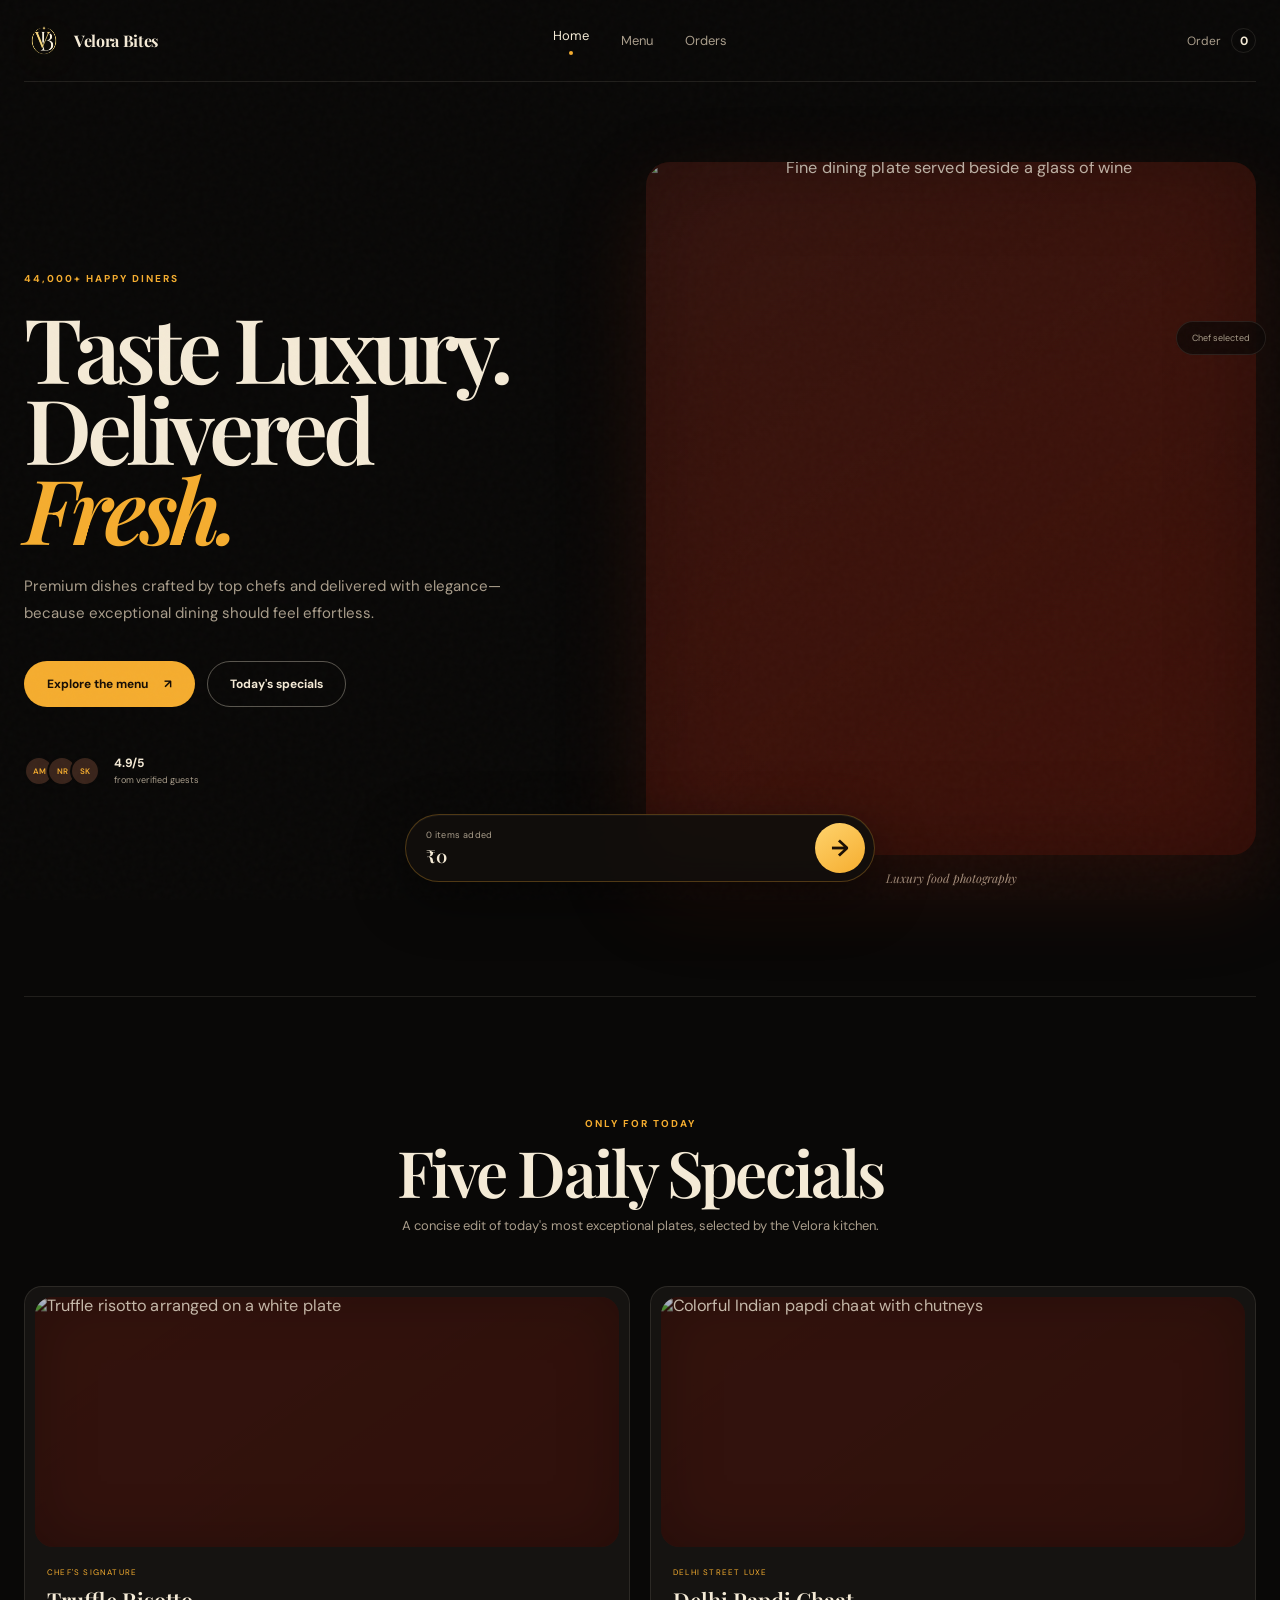
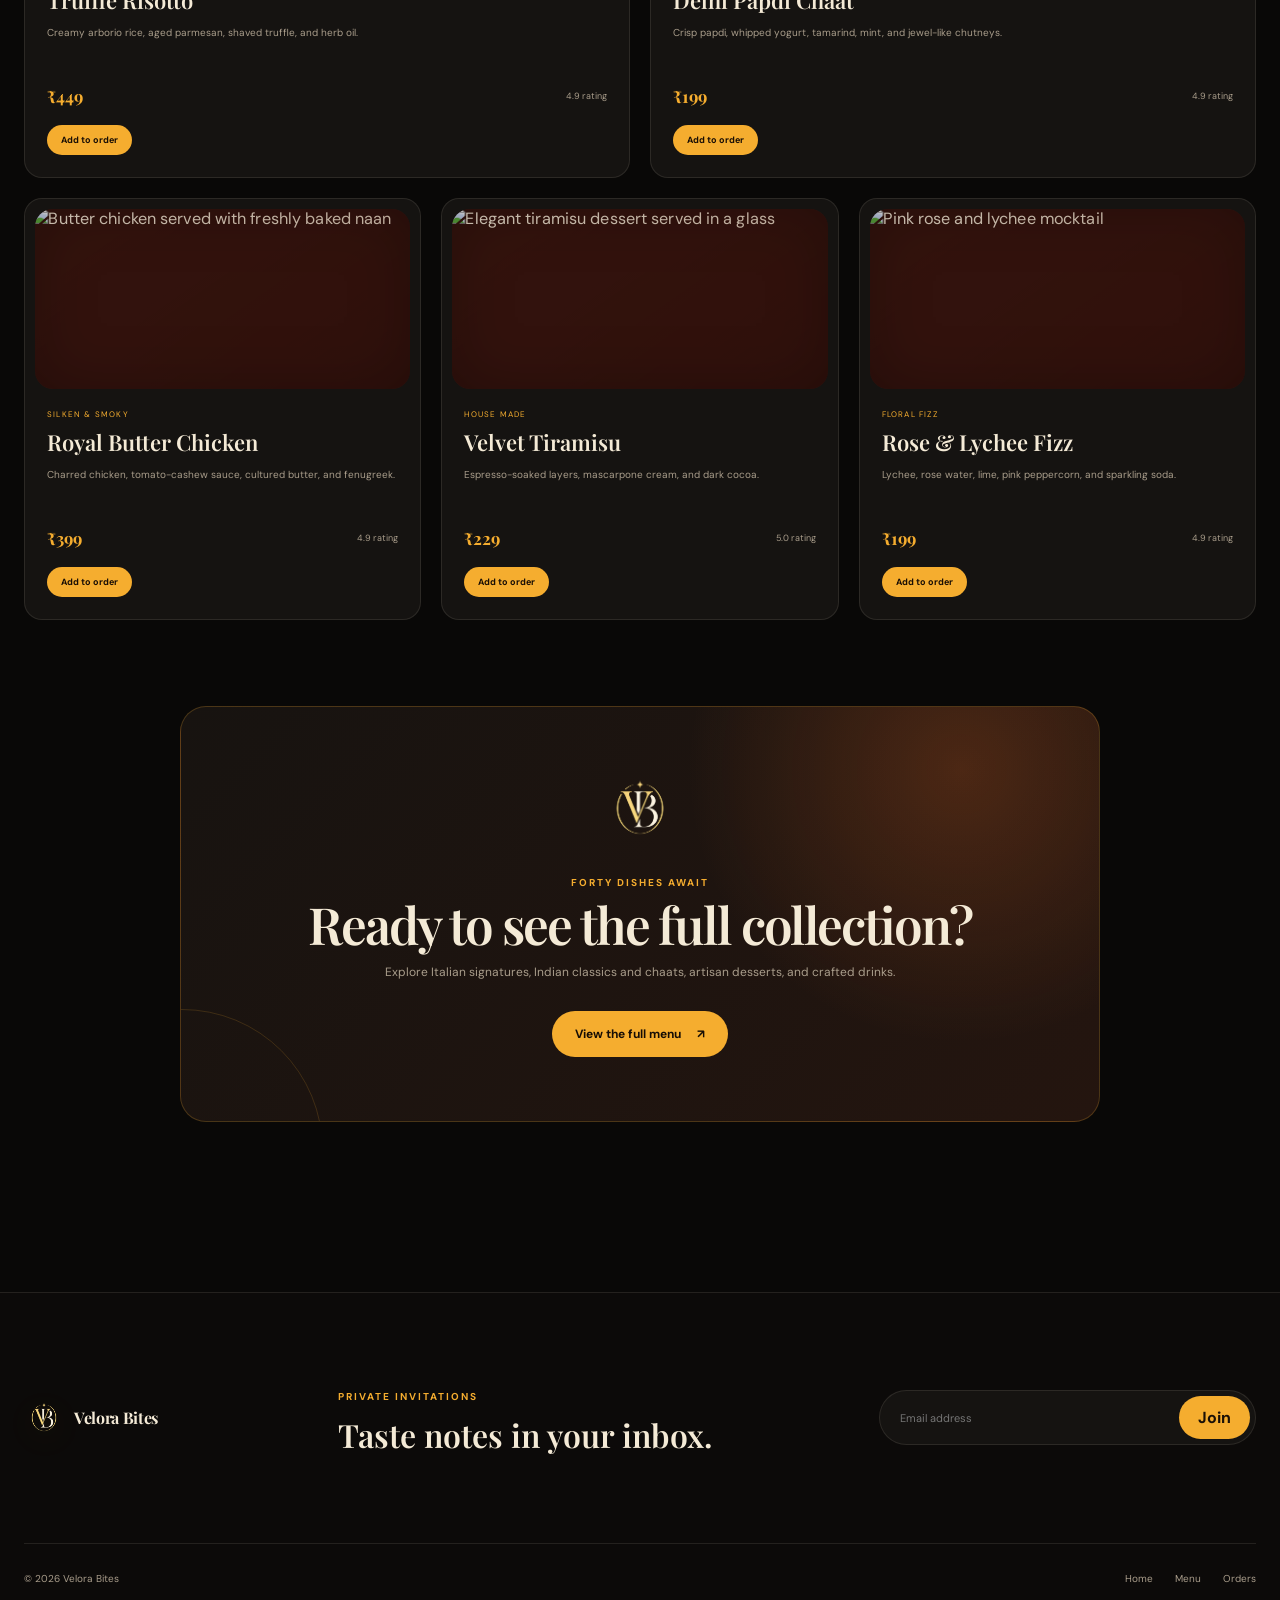
==== commit 7177fc23: "Add persistent cart bar and affordable INR pricing" ====
--- a/index.html
+++ b/index.html
@@ -55,6 +55,7 @@
     <div class="footer-top section-shell"><a class="brand" href="index.html"><img class="brand-logo" src="assets/velora-logo.png" alt="" width="42" height="42"><span>Velora Bites</span></a><div class="footer-copy"><p class="kicker">Private invitations</p><h2>Taste notes in your inbox.</h2></div><form class="newsletter" id="newsletter-form"><label class="sr-only" for="email">Email address</label><input id="email" name="email" type="email" placeholder="Email address" required><button type="submit">Join</button></form></div>
     <div class="footer-bottom section-shell"><p>© <span id="year"></span> Velora Bites</p><nav><a href="index.html">Home</a><a href="menu.html">Menu</a><a href="orders.html">Orders</a></nav></div>
   </footer>
+  <aside class="cart-dock" aria-label="Current order summary"><div class="dock-copy"><span id="dock-count">0 items added</span><strong id="dock-total">₹0</strong></div><a class="dock-arrow" href="orders.html" aria-label="Open your order">→</a></aside>
   <div class="toast" id="toast" role="status" aria-live="polite"></div>
 </body>
 </html>
--- a/styles.css
+++ b/styles.css
@@ -15,7 +15,7 @@
 
 * { box-sizing: border-box; }
 html { scroll-behavior: smooth; }
-body { margin: 0; color: var(--cream); background: var(--ink); font-family: var(--sans); overflow-x: hidden; }
+body { margin: 0; padding-bottom: 88px; color: var(--cream); background: var(--ink); font-family: var(--sans); overflow-x: hidden; }
 body.menu-open { overflow: hidden; }
 a { color: inherit; text-decoration: none; }
 button, input, select { font: inherit; }
@@ -219,7 +219,14 @@
 .newsletter button { border: 0; border-radius: 999px; padding: 11px 19px; color: #1a1006; background: var(--gold); font-weight: 700; cursor: pointer; }
 .footer-bottom { min-height: 70px; display: flex; align-items: center; justify-content: space-between; border-top: 1px solid var(--line); color: var(--muted); font-size: 10px; }
 .footer-bottom nav { display: flex; gap: 22px; }
-.toast { position: fixed; left: 50%; bottom: 28px; z-index: 120; padding: 13px 20px; border: 1px solid rgba(245,173,47,.35); border-radius: 999px; color: var(--cream); background: rgba(21,19,17,.95); font-size: 11px; opacity: 0; transform: translate(-50%, 20px); pointer-events: none; transition: opacity .25s ease, transform .25s ease; backdrop-filter: blur(12px); }
+.cart-dock { width: min(calc(100% - 40px), 470px); min-height: 68px; padding: 8px 9px 8px 20px; position: fixed; left: 50%; bottom: 18px; z-index: 110; display: flex; align-items: center; justify-content: space-between; border: 1px solid rgba(245,173,47,.28); border-radius: 999px; background: rgba(18,15,13,.92); box-shadow: 0 18px 55px rgba(0,0,0,.45), inset 0 1px rgba(255,255,255,.04); transform: translateX(-50%); backdrop-filter: blur(18px); }
+.dock-copy { display: flex; flex-direction: column; gap: 3px; }
+.dock-copy span { color: var(--muted); font-size: 9px; letter-spacing: .04em; }
+.dock-copy strong { color: var(--cream); font: 600 18px var(--serif); }
+.dock-arrow { width: 50px; height: 50px; display: grid; place-items: center; flex: 0 0 auto; border-radius: 50%; color: #1b0f05; background: linear-gradient(145deg, #ffd36d, var(--gold)); font-size: 23px; font-weight: 700; transition: transform .25s ease, box-shadow .25s ease; }
+.dock-arrow:hover { transform: translateX(3px); box-shadow: 0 8px 24px rgba(245,173,47,.24); }
+.orders-page .dock-arrow:hover { transform: translateY(-3px); }
+.toast { position: fixed; left: 50%; bottom: 102px; z-index: 120; padding: 13px 20px; border: 1px solid rgba(245,173,47,.35); border-radius: 999px; color: var(--cream); background: rgba(21,19,17,.95); font-size: 11px; opacity: 0; transform: translate(-50%, 20px); pointer-events: none; transition: opacity .25s ease, transform .25s ease; backdrop-filter: blur(12px); }
 .toast.show { opacity: 1; transform: translate(-50%, 0); }
 .sr-only { position: absolute; width: 1px; height: 1px; padding: 0; margin: -1px; overflow: hidden; clip: rect(0,0,0,0); white-space: nowrap; border: 0; }
 [data-reveal] { opacity: 0; transform: translateY(25px); transition: opacity .8s cubic-bezier(.2,.7,.2,1), transform .8s cubic-bezier(.2,.7,.2,1); }
@@ -291,6 +298,9 @@
   .service-promises article { min-height: 160px; border-right: 0; border-bottom: 1px solid var(--line); }
   .service-promises article:last-child { border-bottom: 0; }
   .compact-menu-footer .footer-top > .button { justify-self: start; }
+  .cart-dock { width: calc(100% - 24px); bottom: 12px; min-height: 64px; padding-left: 18px; }
+  .dock-arrow { width: 46px; height: 46px; }
+  .toast { width: max-content; max-width: calc(100% - 32px); bottom: 88px; text-align: center; }
   .weekend-offer { min-height: 360px; margin-block: 20px 70px; padding: 46px 26px; flex-direction: column; align-items: flex-start; justify-content: center; gap: 24px; }
   .weekend-offer h2 { font-size: 38px; }
   .offer-orb { right: -150px; top: -70px; }
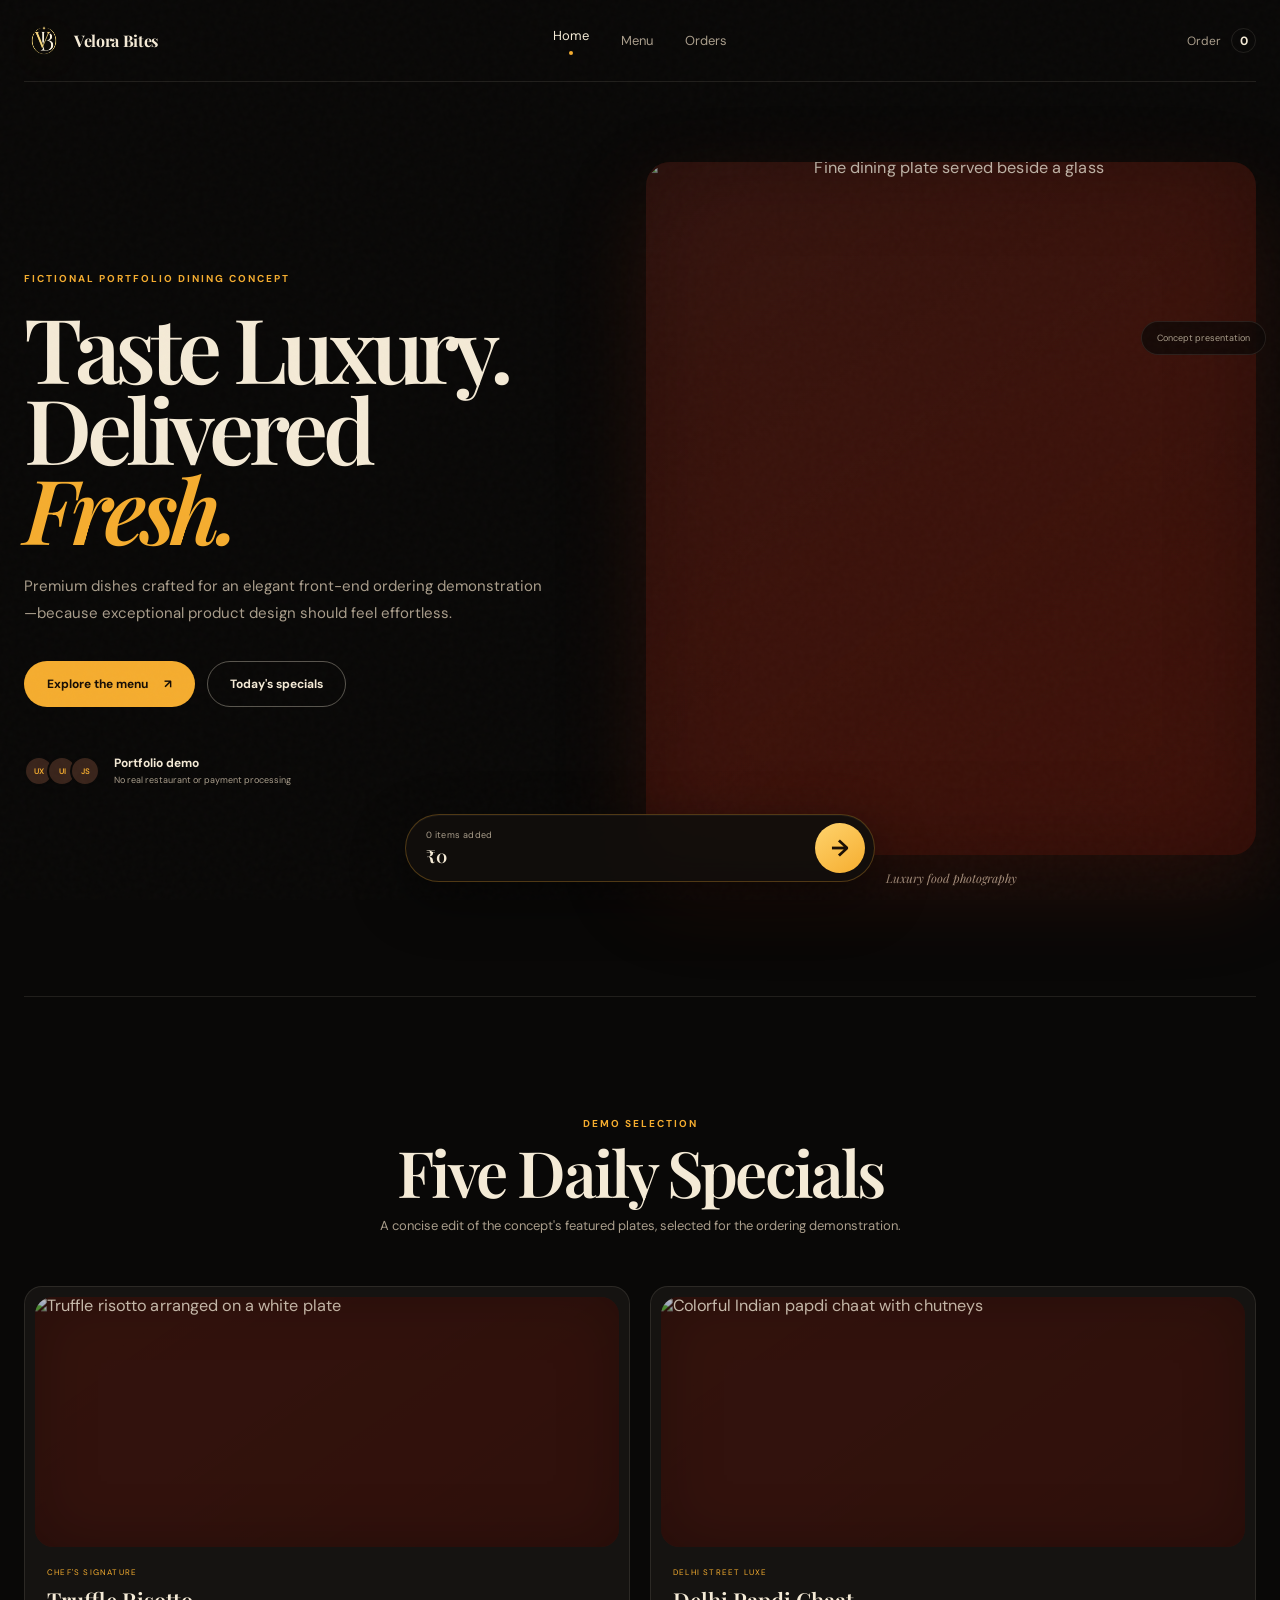
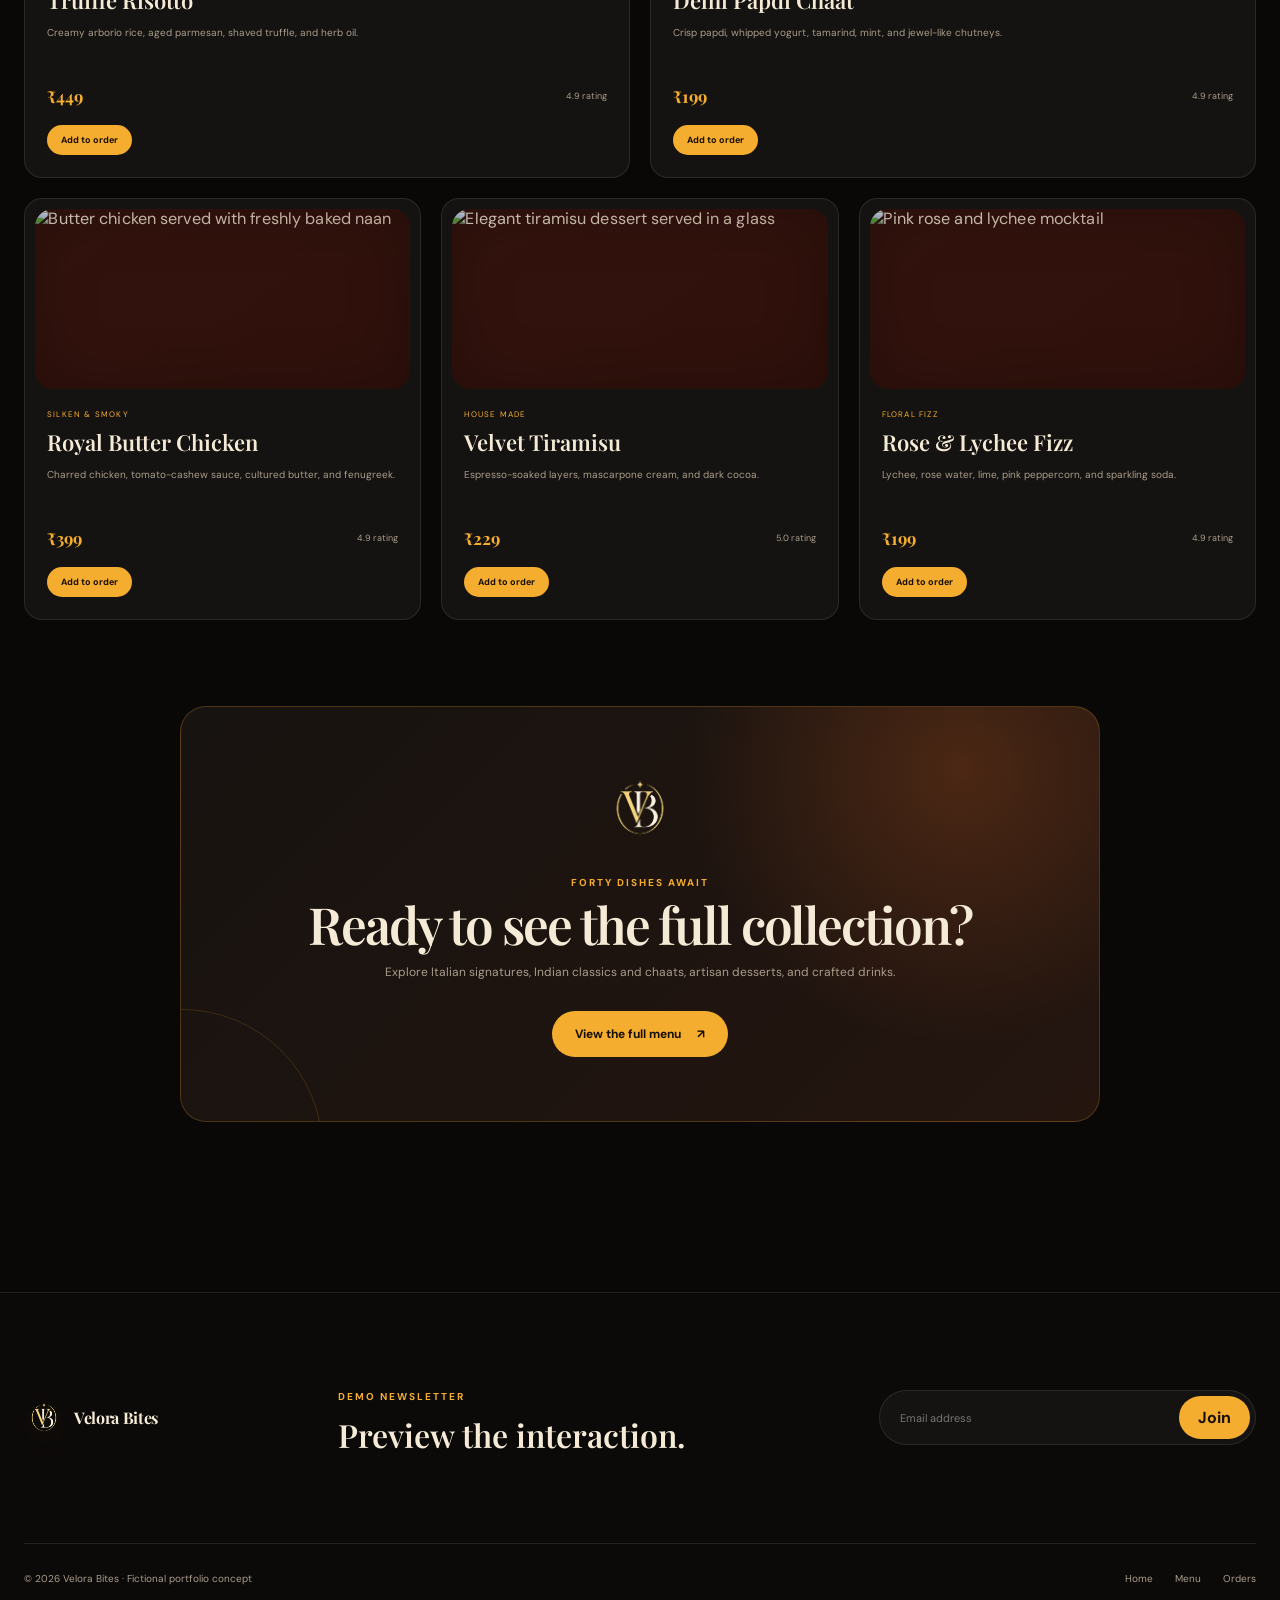
==== commit b869fcad: "QA: remove unverifiable claims and fix social metadata" ====
--- a/index.html
+++ b/index.html
@@ -3,8 +3,16 @@
 <head>
   <meta charset="UTF-8">
   <meta name="viewport" content="width=device-width, initial-scale=1.0">
-  <meta name="description" content="Meet Velora Bites and discover today's five chef-selected dining specials.">
+  <meta name="description" content="Meet Velora Bites and discover today's five chef-selected dining specials in this fictional restaurant ordering demo.">
   <meta name="theme-color" content="#090807">
+  <meta property="og:title" content="Velora Bites — Luxury Dining Delivered">
+  <meta property="og:description" content="A fictional restaurant ordering experience with chef-crafted dishes, Indian chaats, elegant desserts, and demo checkout.">
+  <meta property="og:type" content="website">
+  <meta property="og:url" content="https://veldora-bites.vercel.app/">
+  <meta property="og:image" content="https://veldora-bites.vercel.app/assets/velora-logo.png">
+  <link rel="canonical" href="https://veldora-bites.vercel.app/">
+  <link rel="icon" href="assets/velora-logo.png" type="image/png">
+  <link rel="manifest" href="manifest.webmanifest">
   <title>Velora Bites — Taste Luxury, Delivered Fresh</title>
   <link rel="preconnect" href="https://fonts.googleapis.com">
   <link rel="preconnect" href="https://fonts.gstatic.com" crossorigin>
@@ -14,34 +22,35 @@
   <script src="script.js" defer></script>
 </head>
 <body class="home-page">
+  <a class="skip-link" href="#main-content">Skip to content</a>
   <div class="grain" aria-hidden="true"></div>
 
   <header class="site-header" id="top">
     <a class="brand" href="index.html" aria-label="Velora Bites home"><img class="brand-logo" src="assets/velora-logo.png" alt="" width="42" height="42"><span>Velora Bites</span></a>
     <button class="menu-toggle" type="button" aria-label="Open navigation" aria-expanded="false" aria-controls="main-nav"><span></span><span></span></button>
     <nav class="main-nav" id="main-nav" aria-label="Primary navigation">
-      <a class="active" href="index.html">Home</a><a href="menu.html">Menu</a><a href="orders.html">Orders</a>
+      <a class="active" aria-current="page" href="index.html">Home</a><a href="menu.html">Menu</a><a href="orders.html">Orders</a>
     </nav>
     <a class="mini-cart" href="orders.html" aria-label="View order, currently zero items"><span>Order</span><strong id="cart-count">0</strong></a>
   </header>
 
-  <main>
+  <main id="main-content">
     <section class="hero section-shell">
       <div class="hero-copy" data-reveal>
-        <p class="eyebrow">44,000+ happy diners</p>
+        <p class="eyebrow">Fictional portfolio dining concept</p>
         <h1>Taste Luxury.<br>Delivered <em>Fresh.</em></h1>
-        <p class="hero-intro">Premium dishes crafted by top chefs and delivered with elegance—because exceptional dining should feel effortless.</p>
+        <p class="hero-intro">Premium dishes crafted for an elegant front-end ordering demonstration—because exceptional product design should feel effortless.</p>
         <div class="button-row"><a class="button button-primary" href="menu.html">Explore the menu <span>↗</span></a><a class="button button-ghost" href="#daily-specials">Today's specials</a></div>
-        <div class="hero-proof" aria-label="Customer rating"><div class="avatar-stack" aria-hidden="true"><i>AM</i><i>NR</i><i>SK</i></div><div><strong>4.9/5</strong><span>from verified guests</span></div></div>
+        <div class="hero-proof" aria-label="Project scope"><div class="avatar-stack" aria-hidden="true"><i>UX</i><i>UI</i><i>JS</i></div><div><strong>Portfolio demo</strong><span>No real restaurant or payment processing</span></div></div>
       </div>
       <div class="hero-visual" data-reveal>
-        <div class="dish-art dish-art-large"><img src="https://unsplash.com/photos/9osoakefXmQ/download?force=true&amp;w=1600" alt="Fine dining plate served beside a glass of wine" width="1600" height="1200" fetchpriority="high"></div>
-        <p>Luxury food photography</p><span class="visual-tag">Chef selected</span>
+        <div class="dish-art dish-art-large"><img src="https://unsplash.com/photos/9osoakefXmQ/download?force=true&amp;w=1600" alt="Fine dining plate served beside a glass" width="1600" height="1200" fetchpriority="high"></div>
+        <p>Luxury food photography</p><span class="visual-tag">Concept presentation</span>
       </div>
     </section>
 
     <section class="daily-specials section-shell" id="daily-specials">
-      <header class="section-heading" data-reveal><p class="kicker">Only for today</p><h2>Five Daily Specials</h2><p>A concise edit of today's most exceptional plates, selected by the Velora kitchen.</p></header>
+      <header class="section-heading" data-reveal><p class="kicker">Demo selection</p><h2>Five Daily Specials</h2><p>A concise edit of the concept's featured plates, selected for the ordering demonstration.</p></header>
       <div class="dish-grid daily-grid" id="dish-grid" data-menu-view="specials" aria-live="polite"></div>
       <div class="full-menu-cta" data-reveal>
         <img src="assets/velora-logo.png" alt="" width="76" height="76">
@@ -52,10 +61,11 @@
   </main>
 
   <footer class="site-footer home-footer">
-    <div class="footer-top section-shell"><a class="brand" href="index.html"><img class="brand-logo" src="assets/velora-logo.png" alt="" width="42" height="42"><span>Velora Bites</span></a><div class="footer-copy"><p class="kicker">Private invitations</p><h2>Taste notes in your inbox.</h2></div><form class="newsletter" id="newsletter-form"><label class="sr-only" for="email">Email address</label><input id="email" name="email" type="email" placeholder="Email address" required><button type="submit">Join</button></form></div>
-    <div class="footer-bottom section-shell"><p>© <span id="year"></span> Velora Bites</p><nav><a href="index.html">Home</a><a href="menu.html">Menu</a><a href="orders.html">Orders</a></nav></div>
+    <div class="footer-top section-shell"><a class="brand" href="index.html"><img class="brand-logo" src="assets/velora-logo.png" alt="" width="42" height="42"><span>Velora Bites</span></a><div class="footer-copy"><p class="kicker">Demo newsletter</p><h2>Preview the interaction.</h2></div><form class="newsletter" id="newsletter-form"><label class="sr-only" for="email">Email address</label><input id="email" name="email" type="email" placeholder="Email address" required><button type="submit">Join</button></form></div>
+    <div class="footer-bottom section-shell"><p>© <span id="year"></span> Velora Bites · Fictional portfolio concept</p><nav><a href="index.html">Home</a><a href="menu.html">Menu</a><a href="orders.html">Orders</a></nav></div>
   </footer>
   <aside class="cart-dock" aria-label="Current order summary"><div class="dock-copy"><span id="dock-count">0 items added</span><strong id="dock-total">₹0</strong></div><a class="dock-arrow" href="orders.html" aria-label="Open your order">→</a></aside>
   <div class="toast" id="toast" role="status" aria-live="polite"></div>
+  <script type="application/ld+json">{"@context":"https://schema.org","@type":"WebSite","name":"Velora Bites","url":"https://veldora-bites.vercel.app/","description":"Fictional restaurant ordering portfolio concept"}</script>
 </body>
-</html>
+</html>
--- a/styles.css
+++ b/styles.css
@@ -16,10 +16,14 @@
 * { box-sizing: border-box; }
 html { scroll-behavior: smooth; }
 body { margin: 0; padding-bottom: 88px; color: var(--cream); background: var(--ink); font-family: var(--sans); overflow-x: hidden; }
+[hidden] { display: none !important; }
 body.menu-open { overflow: hidden; }
 a { color: inherit; text-decoration: none; }
 button, input, select { font: inherit; }
 button { color: inherit; }
+:focus-visible { outline: 2px solid var(--gold); outline-offset: 4px; }
+.skip-link { position: fixed; left: 18px; top: 14px; z-index: 200; padding: 11px 16px; border-radius: 999px; color: #160d05; background: var(--gold); font-size: 11px; font-weight: 700; transform: translateY(-180%); transition: transform .2s ease; }
+.skip-link:focus { transform: translateY(0); }
 .grain { position: fixed; inset: 0; pointer-events: none; z-index: 100; opacity: .07; background-image: url("data:image/svg+xml,%3Csvg viewBox='0 0 180 180' xmlns='http://www.w3.org/2000/svg'%3E%3Cfilter id='n'%3E%3CfeTurbulence type='fractalNoise' baseFrequency='.9' numOctaves='3' stitchTiles='stitch'/%3E%3C/filter%3E%3Crect width='100%25' height='100%25' filter='url(%23n)' opacity='.3'/%3E%3C/svg%3E"); }
 .section-shell { width: min(calc(100% - 48px), var(--max)); margin-inline: auto; }
 .site-header { width: min(calc(100% - 48px), var(--max)); height: 82px; margin-inline: auto; display: grid; grid-template-columns: 1fr auto 1fr; align-items: center; border-bottom: 1px solid var(--line); position: relative; z-index: 50; }
@@ -139,8 +143,23 @@
 .remove-item { border: 0; color: var(--muted); background: transparent; font-size: 9px; cursor: pointer; }
 .remove-item:hover { color: #ff8267; }
 .order-summary { position: sticky; top: 22px; padding: 30px; }
+.offers-panel { margin: 0 0 24px; padding: 16px; border: 1px solid rgba(245,173,47,.16); border-radius: 14px; background: #100e0c; }
+.offers-heading { display: flex; align-items: center; justify-content: space-between; margin-bottom: 11px; }
+.offers-heading span { font: 600 15px var(--serif); }
+.offers-heading small { color: var(--gold); font-size: 7px; text-transform: uppercase; letter-spacing: .12em; }
+.coupon-chips { display: grid; gap: 7px; }
+.coupon-chips button { width: 100%; padding: 10px 11px; display: flex; align-items: center; justify-content: space-between; gap: 10px; border: 1px solid var(--line); border-radius: 9px; color: var(--cream); background: #171411; text-align: left; cursor: pointer; transition: border-color .2s ease, transform .2s ease; }
+.coupon-chips button:hover { border-color: rgba(245,173,47,.45); transform: translateX(2px); }
+.coupon-chips strong { color: var(--gold); font-size: 8px; letter-spacing: .08em; }
+.coupon-chips span { color: var(--muted); font-size: 7px; text-align: right; }
+.coupon-entry { margin-top: 10px; display: flex; padding: 4px; border: 1px solid var(--line); border-radius: 10px; background: #0b0a09; }
+.coupon-entry input { min-width: 0; width: 100%; padding: 0 9px; border: 0; outline: 0; color: var(--cream); background: transparent; text-transform: uppercase; font-size: 9px; }
+.coupon-entry button { padding: 9px 13px; border: 0; border-radius: 7px; color: #160d05; background: var(--gold); font-size: 8px; font-weight: 700; cursor: pointer; }
+.coupon-status { min-height: 16px; margin-top: 9px; display: flex; align-items: center; justify-content: space-between; gap: 10px; color: var(--muted); font-size: 7px; line-height: 1.45; }
+.coupon-status button { padding: 0; border: 0; color: var(--gold); background: transparent; font-size: 7px; cursor: pointer; }
 .summary-row { display: flex; justify-content: space-between; gap: 20px; margin-top: 18px; color: var(--muted); font-size: 11px; }
 .summary-row strong { color: var(--cream); font-weight: 600; }
+.discount-row span, .discount-row strong { color: #75c989; }
 .delivery-note { margin: 16px 0 0; padding: 11px 12px; border-radius: 10px; color: var(--gold); background: rgba(245,173,47,.07); font-size: 9px; line-height: 1.5; }
 .summary-total { margin-top: 22px; padding-top: 20px; border-top: 1px solid var(--line); color: var(--cream); font-size: 14px; }
 .summary-total strong { color: var(--gold); font: 600 26px var(--serif); }
@@ -149,10 +168,21 @@
 .order-form input, .order-form select { width: 100%; height: 44px; padding: 0 13px; border: 1px solid var(--line); border-radius: 10px; outline: none; color: var(--cream); background: #0f0d0c; font-size: 10px; transition: border-color .2s ease; }
 .order-form input:focus, .order-form select:focus { border-color: rgba(245,173,47,.65); }
 .order-form select { appearance: none; background-image: linear-gradient(45deg, transparent 50%, var(--gold) 50%), linear-gradient(135deg, var(--gold) 50%, transparent 50%); background-position: calc(100% - 16px) 18px, calc(100% - 12px) 18px; background-size: 4px 4px; background-repeat: no-repeat; }
+.payment-options { margin: 4px 0 0; padding: 0; border: 0; }
+.payment-options legend { margin-bottom: 9px; color: var(--muted); font-size: 9px; }
+.payment-options { display: grid; grid-template-columns: repeat(3, 1fr); gap: 8px; }
+.payment-options label { min-height: 68px; padding: 10px; display: flex; align-items: flex-start; gap: 8px; border: 1px solid var(--line); border-radius: 11px; background: #0f0d0c; cursor: pointer; }
+.payment-options input { width: 14px; height: 14px; margin: 2px 0 0; accent-color: var(--gold); }
+.payment-options label > span { margin: 0; }
+.payment-options strong, .payment-options small { display: block; }
+.payment-options strong { color: var(--cream); font-size: 9px; }
+.payment-options small { margin-top: 5px; color: var(--muted); font-size: 7px; line-height: 1.3; }
+.payment-offer-note { margin: -4px 2px 0; color: #75c989; font-size: 7px; line-height: 1.5; }
+.field-hint { display: block; margin: 6px 0 0 2px; color: var(--gold); font-size: 7px; }
 .place-order { width: 100%; margin-top: 7px; cursor: pointer; }
 .place-order:disabled { opacity: .35; cursor: not-allowed; transform: none; }
 
-.orders-page { background: radial-gradient(circle at 75% 5%, rgba(143,33,20,.18), transparent 28%), var(--ink); }
+.orders-page { padding-bottom: 0; background: radial-gradient(circle at 75% 5%, rgba(143,33,20,.18), transparent 28%), var(--ink); }
 .menu-page { background: radial-gradient(circle at 82% 6%, rgba(143,33,20,.16), transparent 27%), var(--ink); }
 .menu-hero { min-height: 610px; padding-block: 72px 90px; display: grid; grid-template-columns: .95fr 1.05fr; align-items: center; gap: clamp(55px, 8vw, 110px); }
 .menu-hero .back-link { display: inline-block; margin-bottom: 48px; color: var(--muted); font-size: 10px; transition: color .2s ease; }
@@ -192,6 +222,24 @@
 .service-promises span { color: var(--gold); font-size: 9px; letter-spacing: .15em; }
 .service-promises h3 { margin: 34px 0 8px; font: 600 20px var(--serif); }
 .service-promises p { margin: 0; color: var(--muted); font-size: 10px; line-height: 1.7; }
+.recent-order { margin-bottom: 28px; padding: 28px 32px; display: flex; align-items: center; justify-content: space-between; gap: 30px; border: 1px solid rgba(245,173,47,.2); border-radius: 20px; background: linear-gradient(120deg, rgba(143,33,20,.18), var(--panel)); }
+.recent-order h2 { margin: 6px 0 0; font: 600 27px var(--serif); }
+.recent-order-card { min-width: 310px; padding-left: 28px; border-left: 1px solid var(--line); }
+.recent-order-card span, .recent-order-card strong { display: block; }
+.recent-order-card span { color: var(--gold); font-size: 9px; letter-spacing: .12em; }
+.recent-order-card strong { margin-top: 7px; font: 600 22px var(--serif); }
+.recent-order-card p { margin: 7px 0 0; color: var(--muted); font-size: 9px; }
+.confirmation-dialog { width: min(calc(100% - 32px), 520px); padding: 48px 42px 38px; border: 1px solid rgba(245,173,47,.3); border-radius: 26px; color: var(--cream); background: radial-gradient(circle at 50% 0, rgba(143,33,20,.3), transparent 42%), #151311; text-align: center; box-shadow: 0 30px 100px rgba(0,0,0,.6); }
+.confirmation-dialog::backdrop { background: rgba(4,3,3,.76); backdrop-filter: blur(8px); }
+.confirmation-dialog img { width: 86px; height: 86px; object-fit: contain; }
+.confirmation-dialog h2 { margin: 10px 0 14px; font: 600 35px/1.05 var(--serif); }
+.confirmation-dialog > p:not(.kicker) { color: var(--muted); font-size: 11px; line-height: 1.7; }
+.dialog-close { width: 34px; height: 34px; position: absolute; right: 16px; top: 16px; border: 1px solid var(--line); border-radius: 50%; color: var(--muted); background: transparent; cursor: pointer; }
+.receipt-number { margin: 24px 0; padding: 15px; border: 1px solid var(--line); border-radius: 12px; background: #0d0b0a; }
+.receipt-number span, .receipt-number strong { display: block; }
+.receipt-number span { color: var(--muted); font-size: 8px; }
+.receipt-number strong { margin-top: 6px; color: var(--gold); letter-spacing: .12em; font-size: 13px; }
+.dialog-done { width: 100%; border: 0; cursor: pointer; }
 .compact-footer { margin-top: 0; }
 
 .weekend-offer { min-height: 290px; margin-block: 40px 80px; padding: 58px 68px; display: flex; position: relative; align-items: center; justify-content: space-between; overflow: hidden; border-radius: 26px; background: linear-gradient(105deg, #7b1d12, #bd3e17 60%, #ff7627); }
@@ -220,12 +268,14 @@
 .footer-bottom { min-height: 70px; display: flex; align-items: center; justify-content: space-between; border-top: 1px solid var(--line); color: var(--muted); font-size: 10px; }
 .footer-bottom nav { display: flex; gap: 22px; }
 .cart-dock { width: min(calc(100% - 40px), 470px); min-height: 68px; padding: 8px 9px 8px 20px; position: fixed; left: 50%; bottom: 18px; z-index: 110; display: flex; align-items: center; justify-content: space-between; border: 1px solid rgba(245,173,47,.28); border-radius: 999px; background: rgba(18,15,13,.92); box-shadow: 0 18px 55px rgba(0,0,0,.45), inset 0 1px rgba(255,255,255,.04); transform: translateX(-50%); backdrop-filter: blur(18px); }
+body:not(.orders-page) .cart-dock { display: flex !important; visibility: visible; opacity: 1; }
+.orders-page .cart-dock { display: none !important; }
+.orders-page .toast { bottom: 28px; }
 .dock-copy { display: flex; flex-direction: column; gap: 3px; }
 .dock-copy span { color: var(--muted); font-size: 9px; letter-spacing: .04em; }
 .dock-copy strong { color: var(--cream); font: 600 18px var(--serif); }
 .dock-arrow { width: 50px; height: 50px; display: grid; place-items: center; flex: 0 0 auto; border-radius: 50%; color: #1b0f05; background: linear-gradient(145deg, #ffd36d, var(--gold)); font-size: 23px; font-weight: 700; transition: transform .25s ease, box-shadow .25s ease; }
 .dock-arrow:hover { transform: translateX(3px); box-shadow: 0 8px 24px rgba(245,173,47,.24); }
-.orders-page .dock-arrow:hover { transform: translateY(-3px); }
 .toast { position: fixed; left: 50%; bottom: 102px; z-index: 120; padding: 13px 20px; border: 1px solid rgba(245,173,47,.35); border-radius: 999px; color: var(--cream); background: rgba(21,19,17,.95); font-size: 11px; opacity: 0; transform: translate(-50%, 20px); pointer-events: none; transition: opacity .25s ease, transform .25s ease; backdrop-filter: blur(12px); }
 .toast.show { opacity: 1; transform: translate(-50%, 0); }
 .sr-only { position: absolute; width: 1px; height: 1px; padding: 0; margin: -1px; overflow: hidden; clip: rect(0,0,0,0); white-space: nowrap; border: 0; }
@@ -294,10 +344,15 @@
   .order-hero h1 { font-size: clamp(48px, 14vw, 66px); }
   .order-hero-card { min-height: 300px; padding: 34px; }
   .form-pair { grid-template-columns: 1fr; }
+  .payment-options { grid-template-columns: 1fr; }
+  .payment-options label { min-height: 58px; }
   .service-promises { grid-template-columns: 1fr; }
   .service-promises article { min-height: 160px; border-right: 0; border-bottom: 1px solid var(--line); }
   .service-promises article:last-child { border-bottom: 0; }
   .compact-menu-footer .footer-top > .button { justify-self: start; }
+  .recent-order { padding: 24px; flex-direction: column; align-items: flex-start; }
+  .recent-order-card { min-width: 0; width: 100%; padding: 20px 0 0; border-left: 0; border-top: 1px solid var(--line); }
+  .confirmation-dialog { padding: 42px 22px 28px; }
   .cart-dock { width: calc(100% - 24px); bottom: 12px; min-height: 64px; padding-left: 18px; }
   .dock-arrow { width: 46px; height: 46px; }
   .toast { width: max-content; max-width: calc(100% - 32px); bottom: 88px; text-align: center; }
